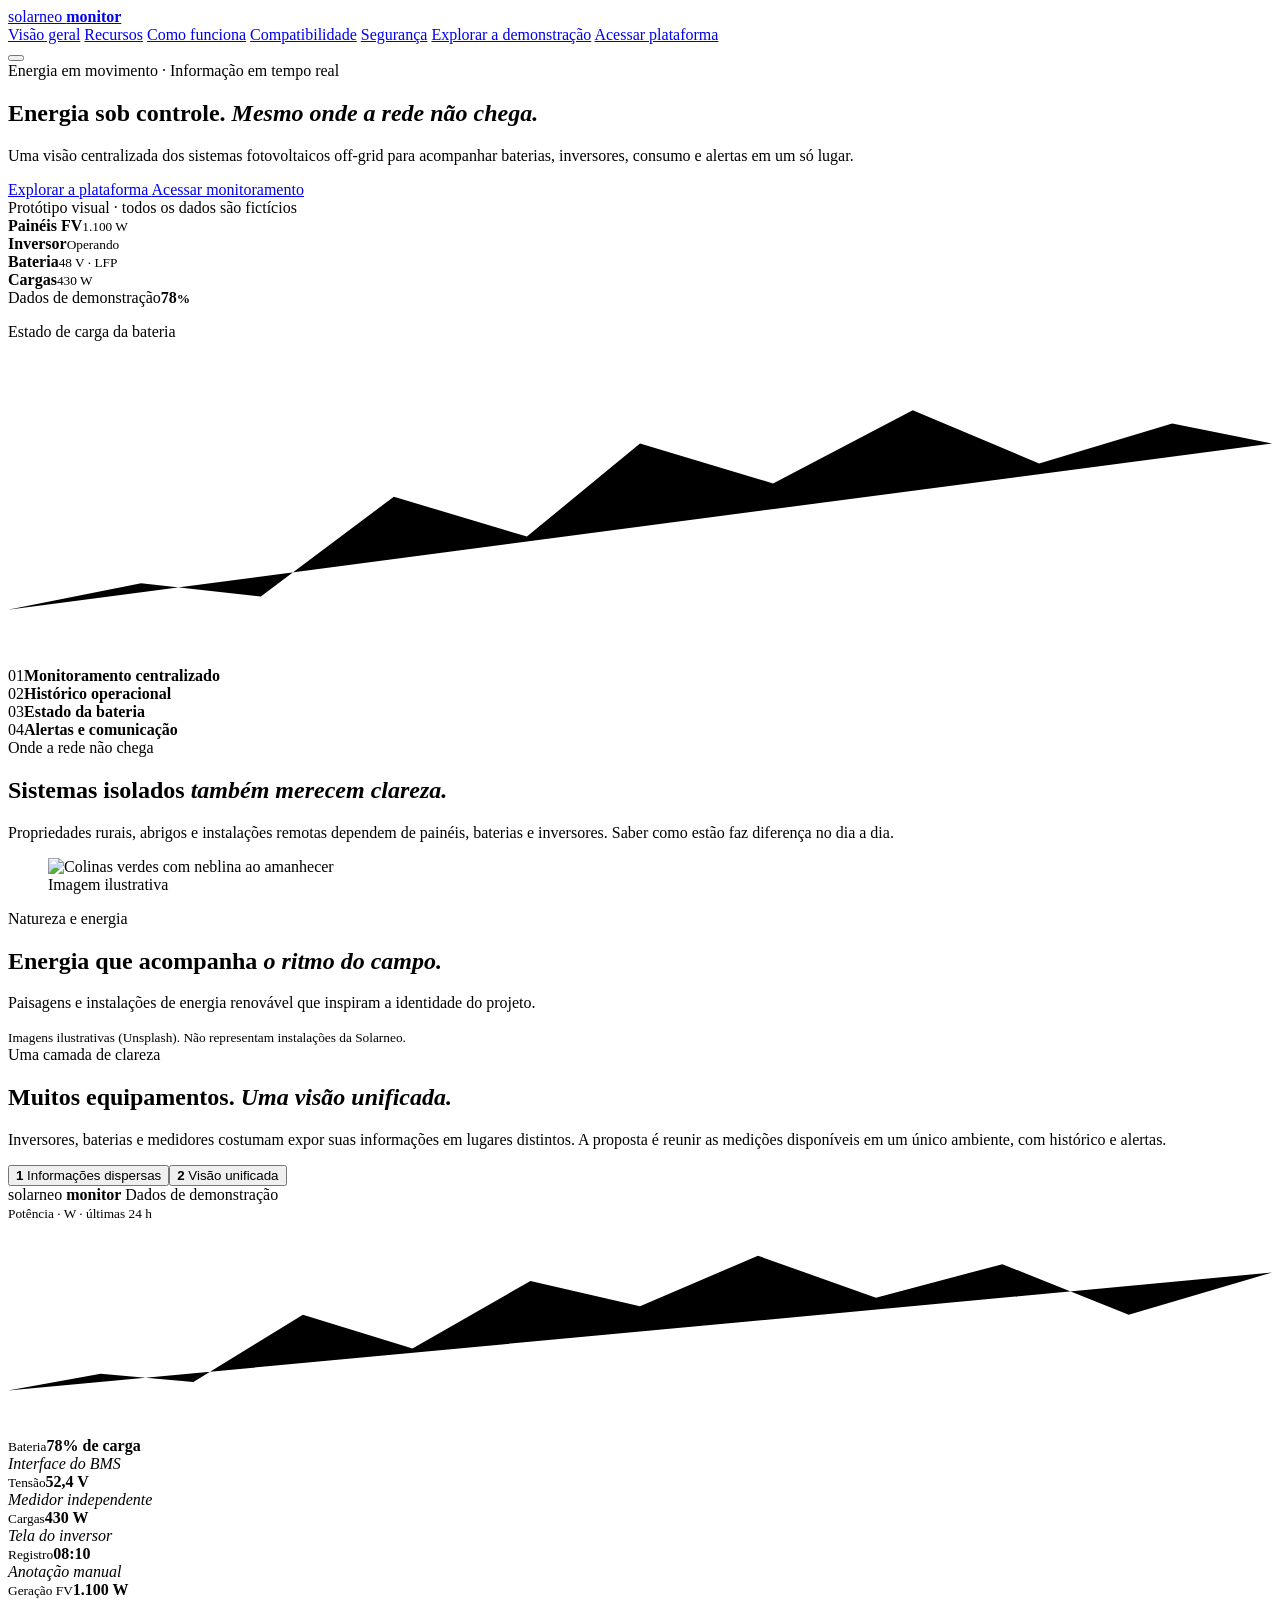
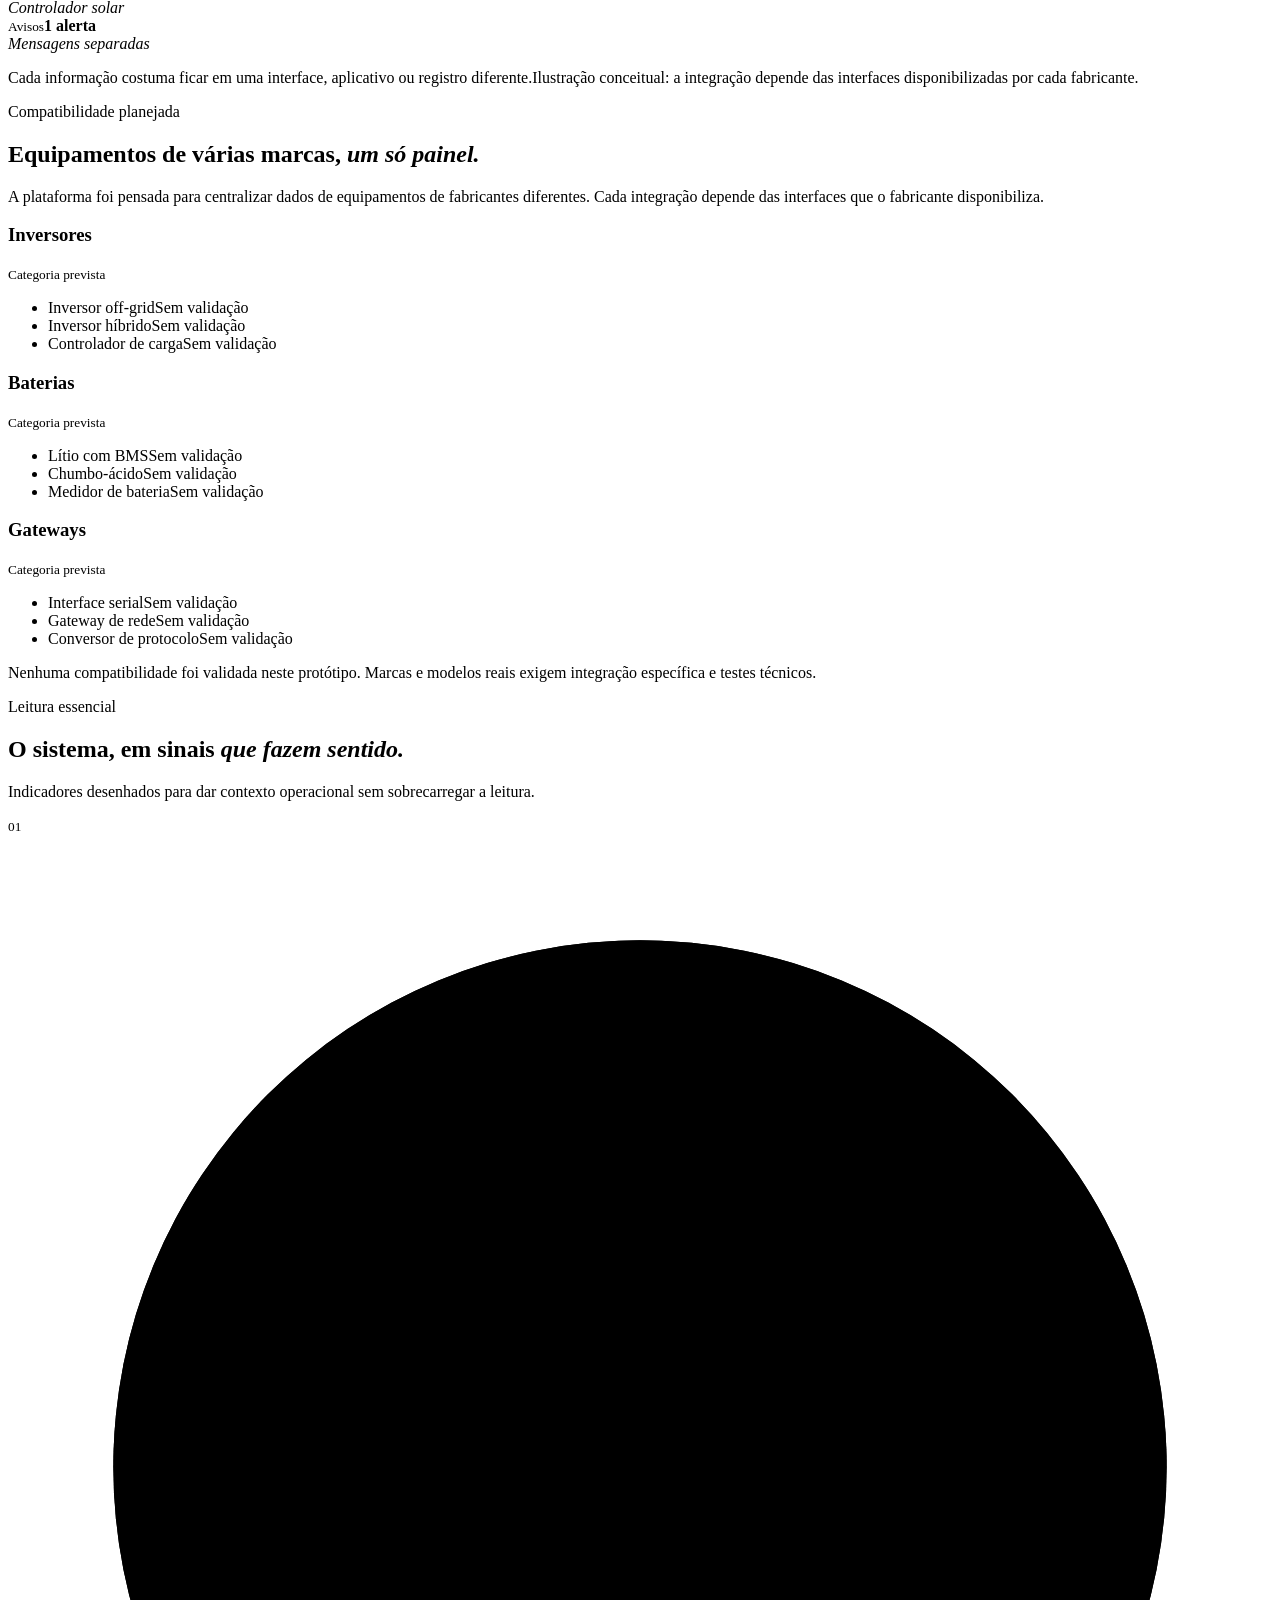
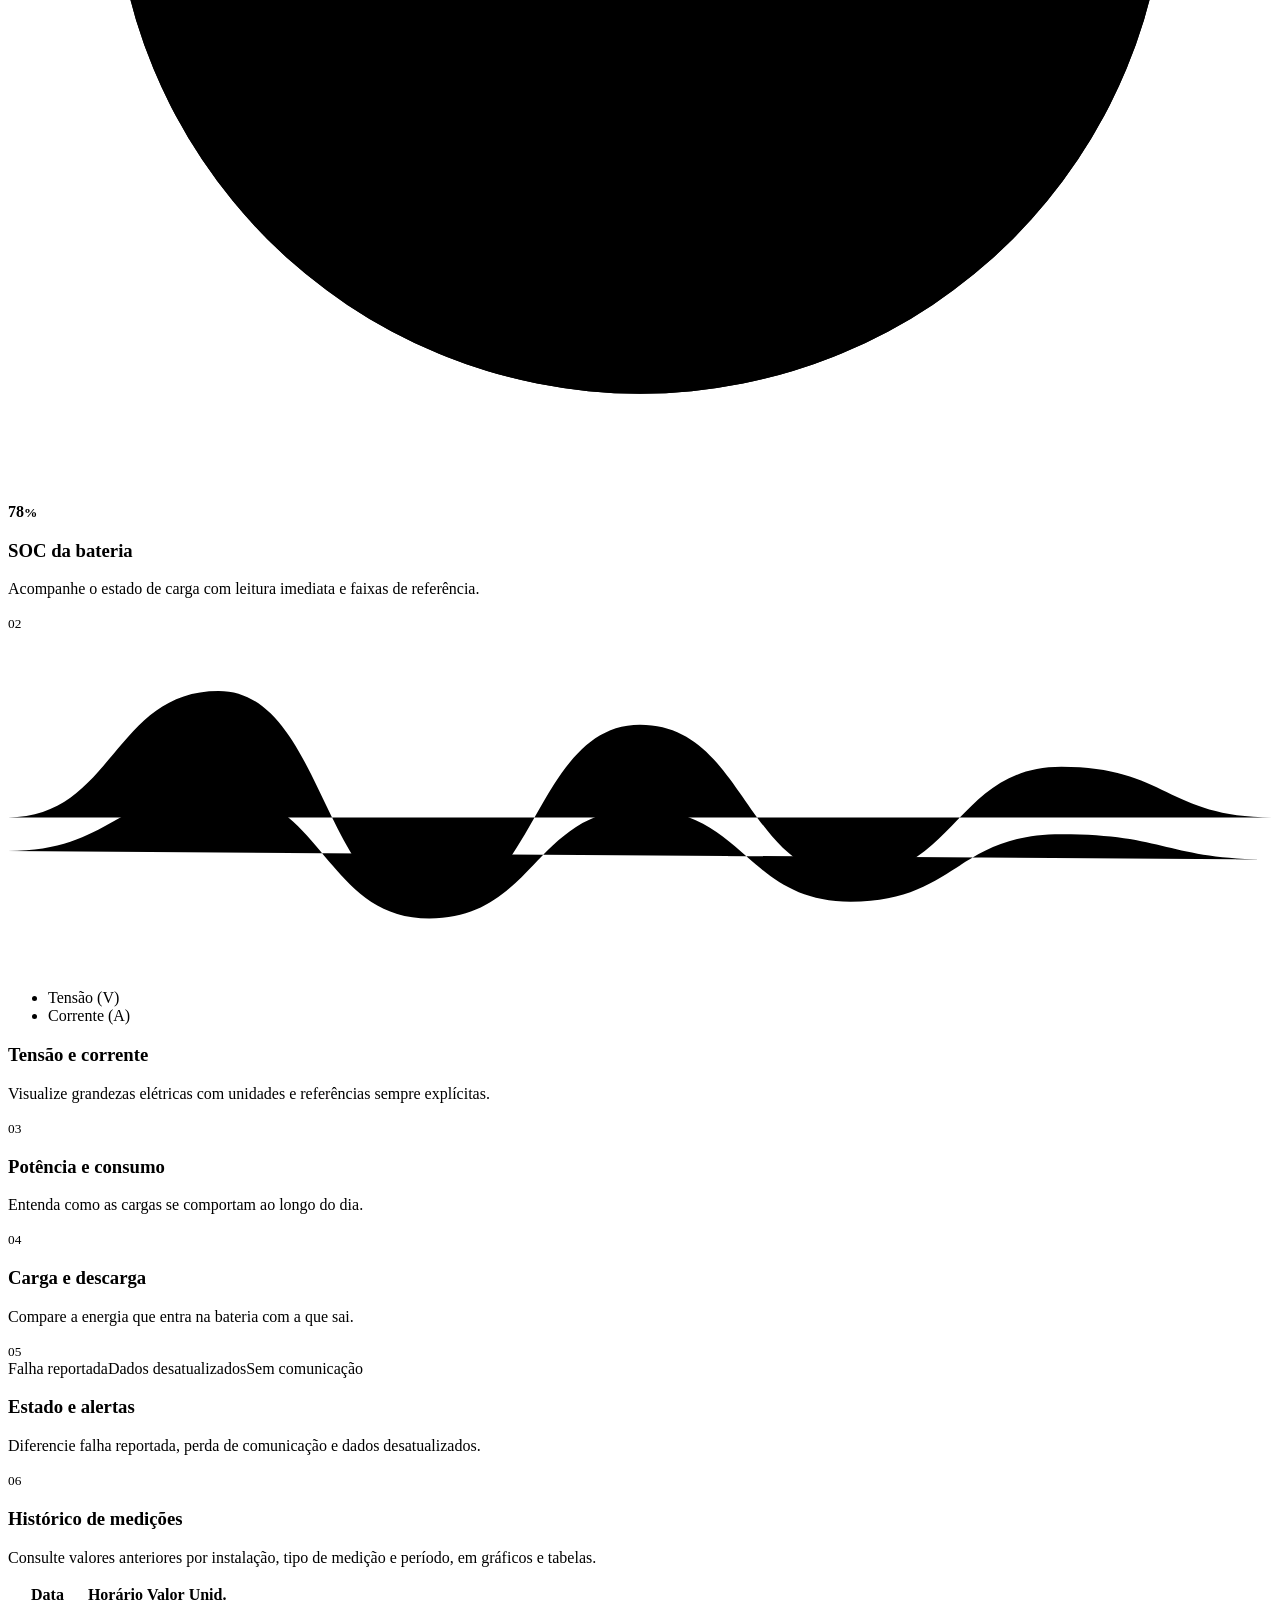
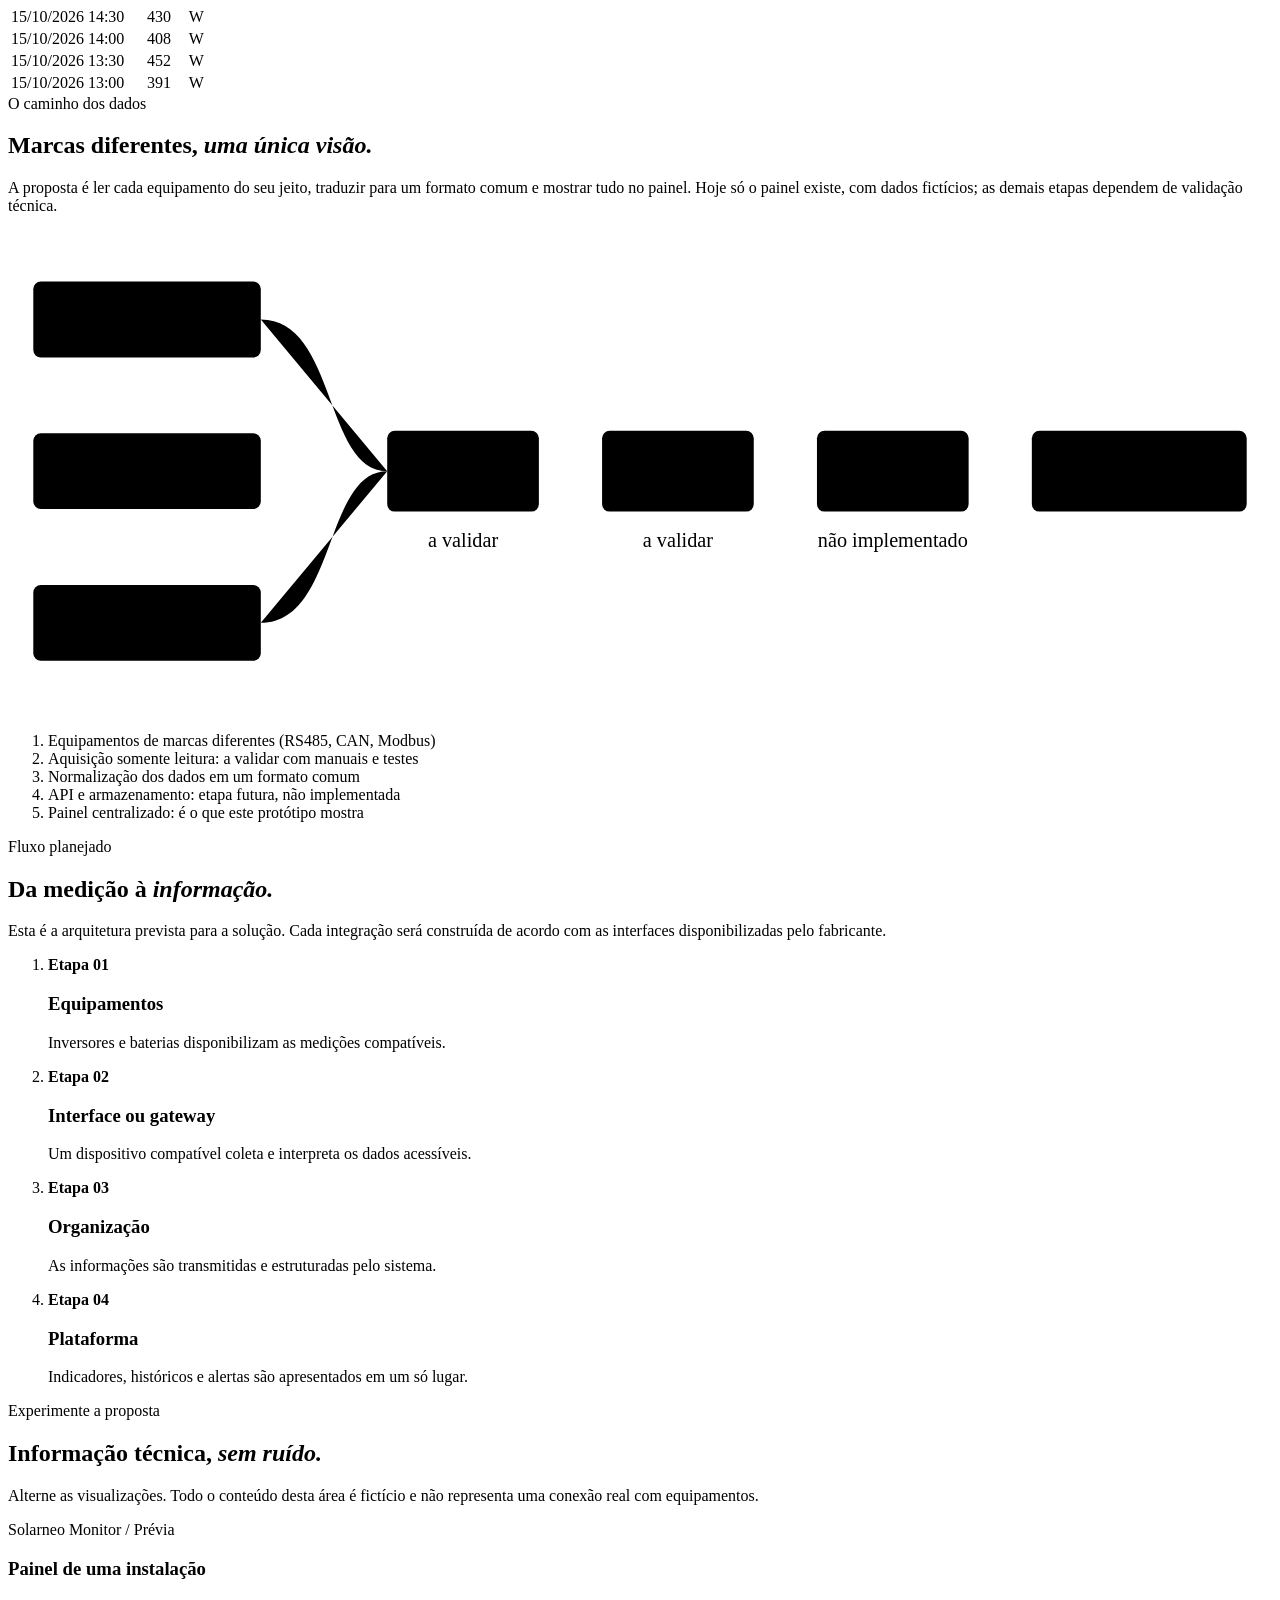
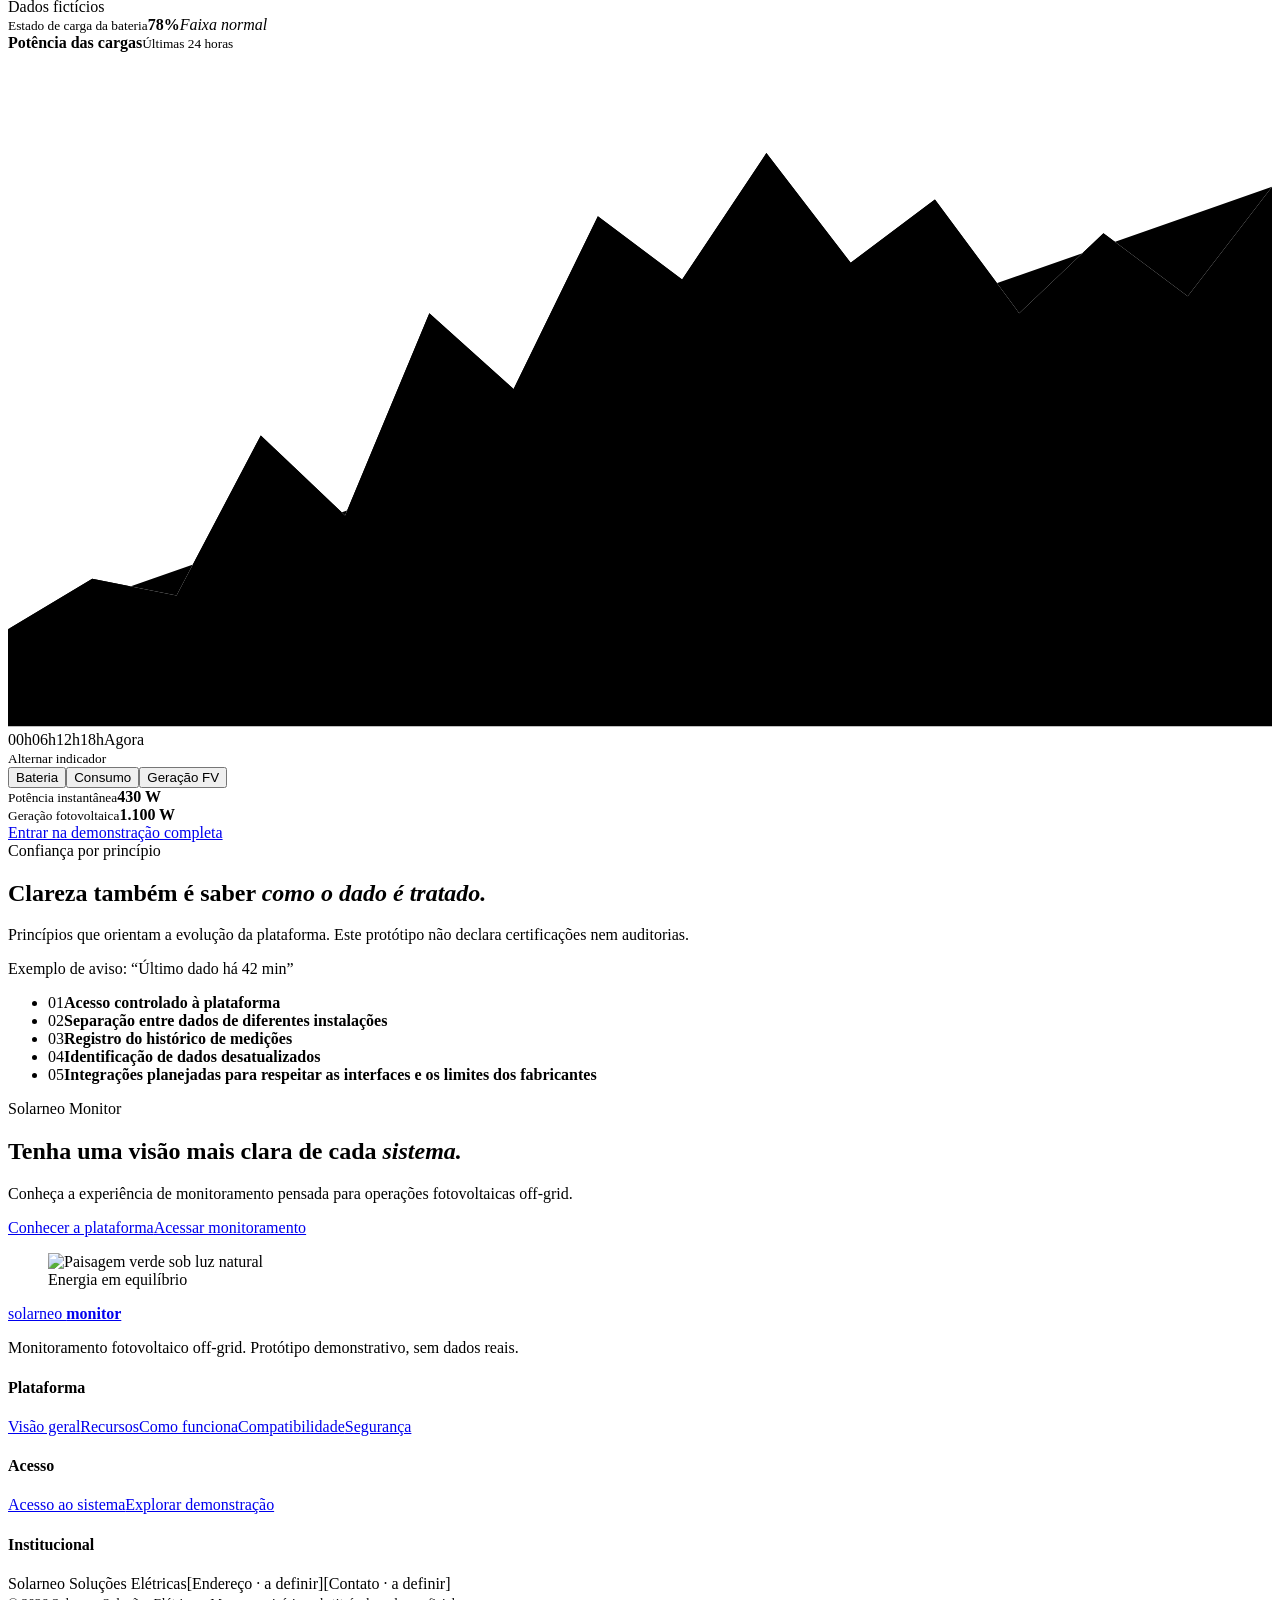
==== index.html @ 79adf555 "base feita ja revisada falta poucas coisas so uns ajustes" ====
<!doctype html>
<html lang="pt-BR">
<head>
  <meta charset="utf-8">
  <meta name="viewport" content="width=device-width, initial-scale=1">
  <meta name="theme-color" content="#f7f8f2">
  <meta name="description" content="Solarneo Monitor: proposta de plataforma para acompanhar sistemas fotovoltaicos off-grid em um só lugar.">
  <title>Solarneo Monitor · Monitoramento fotovoltaico off-grid</title>
  <link rel="stylesheet" href="css/base.css">
  <link rel="stylesheet" href="css/landing.css"><link rel="stylesheet" href="css/overrides.css"><link rel="stylesheet" href="css/refine.css">
  <link rel="icon" href="assets/favicon.svg" type="image/svg+xml">
</head>
<body>
<main class="landing reveal-on" id="top">
  <header class="topbar">
    <a class="brand" href="#top" aria-label="Solarneo Monitor, início"><span class="brand-mark"><i></i><i></i><i></i></span><span class="brand-word">solarneo <b>monitor</b></span></a>
    <nav id="main-nav" aria-label="Principal">
      <a class="nav-link" href="#overview">Visão geral</a>
      <a class="nav-link" href="#recursos">Recursos</a>
      <a class="nav-link" href="#como">Como funciona</a>
      <a class="nav-link" href="#compatibilidade">Compatibilidade</a>
      <a class="nav-link" href="#seguranca">Segurança</a>
      <a class="btn btn-secondary" href="#demo">Explorar a demonstração</a>
      <a class="btn btn-primary" href="login.html">Acessar plataforma <span data-icon="arrow"></span></a>
    </nav>
    <button class="menu-btn" id="menu-toggle" type="button" aria-label="Abrir menu" aria-expanded="false" aria-controls="main-nav"><span data-icon="menu"></span></button>
  </header>

  <section class="hero" id="overview">
    <div class="hero-copy">
      <span class="eyebrow hero-in d1"><i></i>Energia em movimento · Informação em tempo real</span>
      <h1 class="hero-in d2">Energia sob controle. <em>Mesmo onde a rede não chega.</em></h1>
      <p class="hero-in d3">Uma visão centralizada dos sistemas fotovoltaicos off-grid para acompanhar baterias, inversores, consumo e alertas em um só lugar.</p>
      <div class="hero-actions hero-in d4">
        <a class="btn btn-primary" href="#demo">Explorar a plataforma <span data-icon="arrow"></span></a>
        <a class="btn btn-secondary" href="login.html">Acessar monitoramento</a>
      </div>
      <span class="demo-note hero-in d5">Protótipo visual · todos os dados são fictícios</span>
    </div>
    <div class="hero-visual hero-in d3">
      <div class="energy-illustration" role="img" aria-label="Diagrama ilustrativo dos painéis solares, inversor, bateria, cargas e monitoramento">
        <div class="energy-wire wire-top"></div><div class="energy-wire wire-bottom"></div><div class="energy-wire wire-down"></div><div class="energy-wire wire-up"></div>
        <div class="energy-node solar"><span data-icon="sun" data-size="24"></span><span class="node-cap"><b>Painéis FV</b><small>1.100 W</small></span></div>
        <div class="energy-node inverter"><span data-icon="cpu" data-size="24"></span><span class="node-cap"><b>Inversor</b><small>Operando</small></span></div>
        <div class="energy-node battery"><span data-icon="battery" data-size="24"></span><span class="node-cap"><b>Bateria</b><small>48 V · LFP</small></span></div>
        <div class="energy-node loads"><span data-icon="bolt" data-size="24"></span><span class="node-cap"><b>Cargas</b><small>430 W</small></span></div>
        <div class="energy-data-card"><span class="card-label"><i></i>Dados de demonstração</span><strong>78<small>%</small></strong><p>Estado de carga da bateria</p><svg class="mini-wave" viewBox="0 0 190 46" preserveAspectRatio="none" aria-hidden="true"><path d="M0 38 20 34 38 36 58 21 78 27 95 13 115 19 136 8 155 16 175 10 190 13"></path></svg></div>
      </div>
    </div>
  </section>

  <div class="capability-strip">
    <div><span class="strip-n">01</span><span data-icon="grid"></span><b>Monitoramento centralizado</b></div>
    <div><span class="strip-n">02</span><span data-icon="history"></span><b>Histórico operacional</b></div>
    <div><span class="strip-n">03</span><span data-icon="battery"></span><b>Estado da bateria</b></div>
    <div><span class="strip-n">04</span><span data-icon="radio"></span><b>Alertas e comunicação</b></div>
  </div>

  <section class="photo-band" data-reveal>
    <div class="photo-copy"><span class="kicker">Onde a rede não chega</span><h2>Sistemas isolados <em>também merecem clareza.</em></h2><p>Propriedades rurais, abrigos e instalações remotas dependem de painéis, baterias e inversores. Saber como estão faz diferença no dia a dia.</p></div>
    <figure><img src="assets/img/colinas-amanhecer.jpg" alt="Colinas verdes com neblina ao amanhecer" loading="lazy"><figcaption>Imagem ilustrativa</figcaption></figure>
  </section>
  <section class="curve-section" id="natureza" data-reveal>
    <div class="curve-head"><span class="kicker">Natureza e energia</span><h2>Energia que acompanha <em>o ritmo do campo.</em></h2><p>Paisagens e instalações de energia renovável que inspiram a identidade do projeto.</p></div>
    <div class="curve-gallery" data-curve-gallery data-images="assets/img/turbinas-por-do-sol.jpg,assets/img/luz-na-floresta.jpg,assets/img/fachada-solar.jpg,assets/img/arvore-amanhecer.jpg,assets/img/linhas-transmissao.jpg,assets/img/colinas-amanhecer.jpg" role="img" aria-label="Galeria em movimento com paisagens e estruturas de energia renovável"></div>
    <small class="curve-note">Imagens ilustrativas (Unsplash). Não representam instalações da Solarneo.</small>
  </section>


  <section class="section problem" id="problema">
    <div class="section-heading" data-reveal><span class="kicker">Uma camada de clareza</span><h2>Muitos equipamentos. <em>Uma visão unificada.</em></h2><p>Inversores, baterias e medidores costumam expor suas informações em lugares distintos. A proposta é reunir as medições disponíveis em um único ambiente, com histórico e alertas.</p></div>
    <div data-reveal>
      <div class="unify-controls" role="group" aria-label="Etapas da visualização"><button class="active" type="button" data-unify="false" aria-pressed="true"><b>1</b> Informações dispersas</button><button type="button" data-unify="true" aria-pressed="false"><b>2</b> Visão unificada</button></div>
      <div class="unify-stage" id="unify-stage">
        <div class="unify-frame" aria-hidden="true"><header><span class="brand"><span class="brand-mark"><i></i><i></i><i></i></span><span class="brand-word">solarneo <b>monitor</b></span></span><span class="demo-pill"><i></i> Dados de demonstração</span></header><div class="frame-chart"><small>Potência · W · últimas 24 h</small><svg viewBox="0 0 300 50" preserveAspectRatio="none" aria-hidden="true"><path d="M0 40 22 36 44 38 70 22 96 30 124 14 150 20 178 8 206 18 236 10 266 22 300 12"></path></svg></div></div>
        <div class="ub ub1"><span class="ub-ico" data-icon="battery"></span><div><small>Bateria</small><b>78% de carga</b></div><em class="ub-src">Interface do BMS</em></div>
        <div class="ub ub2"><span class="ub-ico" data-icon="bolt"></span><div><small>Tensão</small><b>52,4 V</b></div><em class="ub-src">Medidor independente</em></div>
        <div class="ub ub3"><span class="ub-ico" data-icon="activity"></span><div><small>Cargas</small><b>430 W</b></div><em class="ub-src">Tela do inversor</em></div>
        <div class="ub ub4"><span class="ub-ico" data-icon="history"></span><div><small>Registro</small><b>08:10</b></div><em class="ub-src">Anotação manual</em></div>
        <div class="ub ub5"><span class="ub-ico" data-icon="sun"></span><div><small>Geração FV</small><b>1.100 W</b></div><em class="ub-src">Controlador solar</em></div>
        <div class="ub ub6"><span class="ub-ico" data-icon="alert"></span><div><small>Avisos</small><b>1 alerta</b></div><em class="ub-src">Mensagens separadas</em></div>
      </div>
      <p class="unify-caption" id="unify-caption" aria-live="polite">Cada informação costuma ficar em uma interface, aplicativo ou registro diferente.<span>Ilustração conceitual: a integração depende das interfaces disponibilizadas por cada fabricante.</span></p>
    </div>
  </section>

  <section class="section compat" id="compatibilidade">
    <div class="section-heading" data-reveal><span class="kicker">Compatibilidade planejada</span><h2>Equipamentos de várias marcas, <em>um só painel.</em></h2><p>A plataforma foi pensada para centralizar dados de equipamentos de fabricantes diferentes. Cada integração depende das interfaces que o fabricante disponibiliza.</p></div>
    <div class="compat-cols" data-reveal>
      <div class="compat-col"><h3>Inversores</h3><small>Categoria prevista</small><ul><li>Inversor off-grid<span>Sem validação</span></li><li>Inversor híbrido<span>Sem validação</span></li><li>Controlador de carga<span>Sem validação</span></li></ul></div>
      <div class="compat-col"><h3>Baterias</h3><small>Categoria prevista</small><ul><li>Lítio com BMS<span>Sem validação</span></li><li>Chumbo-ácido<span>Sem validação</span></li><li>Medidor de bateria<span>Sem validação</span></li></ul></div>
      <div class="compat-col"><h3>Gateways</h3><small>Categoria prevista</small><ul><li>Interface serial<span>Sem validação</span></li><li>Gateway de rede<span>Sem validação</span></li><li>Conversor de protocolo<span>Sem validação</span></li></ul></div>
    </div>
    <p class="compat-note" data-reveal><span data-icon="info"></span>Nenhuma compatibilidade foi validada neste protótipo. Marcas e modelos reais exigem integração específica e testes técnicos.</p>
  </section>

  <section class="section features" id="recursos">
    <div class="section-heading row" data-reveal><div><span class="kicker">Leitura essencial</span><h2>O sistema, em sinais <em>que fazem sentido.</em></h2></div><p>Indicadores desenhados para dar contexto operacional sem sobrecarregar a leitura.</p></div>
    <div class="feature-grid">
      <article class="fcard f1 dark" data-reveal><header><span class="fi" data-icon="battery"></span><small>01</small></header><div class="f-art f-soc"><svg viewBox="0 0 120 120" aria-hidden="true"><circle cx="60" cy="60" r="50" class="trk"></circle><circle cx="60" cy="60" r="50" class="val" pathLength="100" stroke-dasharray="78 100"></circle></svg><strong>78<small>%</small></strong></div><h3>SOC da bateria</h3><p>Acompanhe o estado de carga com leitura imediata e faixas de referência.</p></article>
      <article class="fcard f2" data-reveal><header><span class="fi" data-icon="activity"></span><small>02</small></header><div class="f-art f-wave"><svg viewBox="0 0 300 80" preserveAspectRatio="none" aria-hidden="true"><path class="w1" d="M0 44c25 0 25-30 50-30s25 52 50 52 25-44 50-44 25 36 50 36 25-26 50-26 25 12 50 12"></path><path class="w2" d="M0 52c25 0 25-14 50-14s25 30 50 30 25-26 50-26 25 22 50 22 25-16 50-16 25 6 50 6"></path></svg><ul><li><i class="lg-line"></i>Tensão (V)</li><li><i class="lg-amber"></i>Corrente (A)</li></ul></div><h3>Tensão e corrente</h3><p>Visualize grandezas elétricas com unidades e referências sempre explícitas.</p></article>
      <article class="fcard f3 mint" data-reveal><header><span class="fi" data-icon="bolt"></span><small>03</small></header><div class="f-art f-bars"> <i style="height:35%"></i><i style="height:64%"></i><i style="height:48%"></i><i style="height:78%"></i><i style="height:55%"></i><i style="height:89%"></i><i style="height:66%"></i><i style="height:72%"></i><i style="height:40%"></i><i style="height:58%"></i></div><h3>Potência e consumo</h3><p>Entenda como as cargas se comportam ao longo do dia.</p></article>
      <article class="fcard f4" data-reveal><header><span class="fi" data-icon="sun"></span><small>04</small></header><div class="f-art f-flow"><i class="neg" style="height:15%;left:1.2%;top:50%"></i><i class="neg" style="height:22%;left:11.2%;top:50%"></i><i class="neg" style="height:19%;left:21.2%;top:50%"></i><i class="pos" style="height:5%;left:31.2%;bottom:50%"></i><i class="pos" style="height:27%;left:41.2%;bottom:50%"></i><i class="pos" style="height:40%;left:51.2%;bottom:50%"></i><i class="pos" style="height:31%;left:61.2%;bottom:50%"></i><i class="pos" style="height:10%;left:71.2%;bottom:50%"></i><i class="neg" style="height:18%;left:81.2%;top:50%"></i><i class="neg" style="height:25%;left:91.2%;top:50%"></i><b></b></div><h3>Carga e descarga</h3><p>Compare a energia que entra na bateria com a que sai.</p></article>
      <article class="fcard f5 forest" data-reveal><header><span class="fi" data-icon="alert"></span><small>05</small></header><div class="f-art f-alerts"><span class="chip crit"><span data-icon="alert" data-size="14"></span>Falha reportada</span><span class="chip warn"><span data-icon="clock" data-size="14"></span>Dados desatualizados</span><span class="chip off"><span data-icon="slash" data-size="14"></span>Sem comunicação</span></div><h3>Estado e alertas</h3><p>Diferencie falha reportada, perda de comunicação e dados desatualizados.</p></article>
      <article class="fcard f6" data-reveal><div class="f6-copy"><header><span class="fi" data-icon="history"></span><small>06</small></header><h3>Histórico de medições</h3><p>Consulte valores anteriores por instalação, tipo de medição e período, em gráficos e tabelas.</p></div><table class="f-table" aria-label="Tabela de medições fictícias"><thead><tr><th>Data</th><th>Horário</th><th>Valor</th><th>Unid.</th></tr></thead><tbody><tr><td>15/10/2026</td><td>14:30</td><td>430</td><td>W</td></tr><tr><td>15/10/2026</td><td>14:00</td><td>408</td><td>W</td></tr><tr><td>15/10/2026</td><td>13:30</td><td>452</td><td>W</td></tr><tr><td>15/10/2026</td><td>13:00</td><td>391</td><td>W</td></tr></tbody></table></article>
    </div>
  </section>

    <section class="flow-section" id="fluxo" data-reveal>
    <div class="flow-head"><span class="kicker">O caminho dos dados</span><h2>Marcas diferentes, <em>uma única visão.</em></h2><p>A proposta é ler cada equipamento do seu jeito, traduzir para um formato comum e mostrar tudo no painel. Hoje só o painel existe, com dados fictícios; as demais etapas dependem de validação técnica.</p></div>
    <svg class="flow-svg" viewBox="0 0 1000 380" role="img" aria-label="Diagrama conceitual: equipamentos de marcas diferentes, aquisição somente leitura a validar, normalização, API e armazenamento futuros e painel centralizado."><g class="fn "><rect x="20" y="40" width="180" height="60" rx="6"/><text x="110.0" y="67.0" text-anchor="middle" class="t1">Marca A (fictícia)</text><text x="110.0" y="86.0" text-anchor="middle" class="t2">RS485</text></g><path class="flow-line" d="M200,70 C260,70 250,190 300,190"/><g class="fn "><rect x="20" y="160" width="180" height="60" rx="6"/><text x="110.0" y="187.0" text-anchor="middle" class="t1">Marca B (fictícia)</text><text x="110.0" y="206.0" text-anchor="middle" class="t2">CAN</text></g><path class="flow-line" d="M200,190 C260,190 250,190 300,190"/><g class="fn "><rect x="20" y="280" width="180" height="60" rx="6"/><text x="110.0" y="307.0" text-anchor="middle" class="t1">Marca C (fictícia)</text><text x="110.0" y="326.0" text-anchor="middle" class="t2">Modbus</text></g><path class="flow-line" d="M200,310 C260,310 250,190 300,190"/><g class="fn dash"><rect x="300" y="158" width="120" height="64" rx="6"/><text x="360.0" y="187.0" text-anchor="middle" class="t1">Aquisição</text><text x="360.0" y="206.0" text-anchor="middle" class="t2">somente leitura</text></g><path class="flow-line" d="M420,190 H470"/><g class="fn dash"><rect x="470" y="158" width="120" height="64" rx="6"/><text x="530.0" y="187.0" text-anchor="middle" class="t1">Normalização</text><text x="530.0" y="206.0" text-anchor="middle" class="t2">formato comum</text></g><path class="flow-line" d="M590,190 H640"/><g class="fn dash"><rect x="640" y="158" width="120" height="64" rx="6"/><text x="700.0" y="187.0" text-anchor="middle" class="t1">API + banco</text><text x="700.0" y="206.0" text-anchor="middle" class="t2">etapa futura</text></g><path class="flow-line" d="M760,190 H810"/><g class="fn live"><rect x="810" y="158" width="170" height="64" rx="6"/><text x="895.0" y="187.0" text-anchor="middle" class="t1">Painel central</text><text x="895.0" y="206.0" text-anchor="middle" class="t2">este protótipo</text></g><text x="360" y="250" text-anchor="middle" class="t3">a validar</text><text x="530" y="250" text-anchor="middle" class="t3">a validar</text><text x="700" y="250" text-anchor="middle" class="t3">não implementado</text></svg>
    <ol class="flow-steps"><li>Equipamentos de marcas diferentes (RS485, CAN, Modbus)</li><li>Aquisição somente leitura: a validar com manuais e testes</li><li>Normalização dos dados em um formato comum</li><li>API e armazenamento: etapa futura, não implementada</li><li>Painel centralizado: é o que este protótipo mostra</li></ol>
  </section>
  <section class="how" id="como"><div class="section-heading light" data-reveal><span class="kicker">Fluxo planejado</span><h2>Da medição à <em>informação.</em></h2><p>Esta é a arquitetura prevista para a solução. Cada integração será construída de acordo com as interfaces disponibilizadas pelo fabricante.</p></div>
    <ol class="steps"><li data-reveal style="--i:0"><span class="step-ico" data-icon="cpu"></span><b class="step-n">Etapa 01</b><h3>Equipamentos</h3><p>Inversores e baterias disponibilizam as medições compatíveis.</p></li><li data-reveal style="--i:1"><span class="step-ico" data-icon="radio"></span><b class="step-n">Etapa 02</b><h3>Interface ou gateway</h3><p>Um dispositivo compatível coleta e interpreta os dados acessíveis.</p></li><li data-reveal style="--i:2"><span class="step-ico" data-icon="layers"></span><b class="step-n">Etapa 03</b><h3>Organização</h3><p>As informações são transmitidas e estruturadas pelo sistema.</p></li><li data-reveal style="--i:3"><span class="step-ico" data-icon="activity"></span><b class="step-n">Etapa 04</b><h3>Plataforma</h3><p>Indicadores, históricos e alertas são apresentados em um só lugar.</p></li></ol>
  </section>

  <section class="section demo-section" id="demo"><div class="section-heading row" data-reveal><div><span class="kicker">Experimente a proposta</span><h2>Informação técnica, <em>sem ruído.</em></h2></div><p>Alterne as visualizações. Todo o conteúdo desta área é fictício e não representa uma conexão real com equipamentos.</p></div>
    <div data-reveal><div class="product-demo"><div class="demo-top"><div><span class="mono-label">Solarneo Monitor / Prévia</span><h3>Painel de uma instalação</h3></div><span class="demo-pill"><i></i>Dados fictícios</span></div><div class="demo-body" id="landing-demo-body"><div class="demo-stat"><small>Estado de carga da bateria</small><strong id="preview-soc">78<span>%</span></strong><em><i></i><span id="preview-state">Faixa normal</span></em></div><div class="demo-chart"><header><b id="preview-chart-title">Potência das cargas</b><small>Últimas 24 horas</small></header><svg viewBox="0 0 300 160" preserveAspectRatio="none" aria-label="Gráfico fictício de potência"><path class="preview-chart-area" d="M0 137 20 125 40 129 60 91 80 110 100 62 120 80 140 39 160 54 180 24 200 50 220 35 240 62 260 43 280 58 300 32 L300 160 L0 160Z"></path><path class="preview-chart-line" d="M0 137 20 125 40 129 60 91 80 110 100 62 120 80 140 39 160 54 180 24 200 50 220 35 240 62 260 43 280 58 300 32"></path></svg><div class="preview-ticks"><span>00h</span><span>06h</span><span>12h</span><span>18h</span><span>Agora</span></div></div><div class="demo-side"><small>Alternar indicador</small><div class="demo-switches"><button type="button" class="active" data-preview="soc">Bateria</button><button type="button" data-preview="power">Consumo</button><button type="button" data-preview="pv">Geração FV</button></div><div class="preview-side-stat"><span data-icon="bolt"></span><div><small>Potência instantânea</small><b id="preview-power">430 W</b></div></div><div class="preview-side-stat"><span data-icon="sun"></span><div><small>Geração fotovoltaica</small><b id="preview-pv">1.100 W</b></div></div></div></div></div></div>
    <div class="center"><a class="btn btn-dark" href="dashboard.html">Entrar na demonstração completa <span data-icon="arrow"></span></a></div>
  </section>

  <section class="section security" id="seguranca"><div class="security-intro" data-reveal><span class="icon-box" data-icon="shield" data-size="28"></span><span class="kicker">Confiança por princípio</span><h2>Clareza também é saber <em>como o dado é tratado.</em></h2><p>Princípios que orientam a evolução da plataforma. Este protótipo não declara certificações nem auditorias.</p><span class="stale-sample"><span data-icon="clock" data-size="16"></span>Exemplo de aviso: “Último dado há 42 min”</span></div>
    <ul class="security-list"><li data-reveal><span>01</span><b>Acesso controlado à plataforma</b><span data-icon="lock"></span></li><li data-reveal><span>02</span><b>Separação entre dados de diferentes instalações</b><span data-icon="layers"></span></li><li data-reveal><span>03</span><b>Registro do histórico de medições</b><span data-icon="history"></span></li><li data-reveal><span>04</span><b>Identificação de dados desatualizados</b><span data-icon="clock"></span></li><li data-reveal><span>05</span><b>Integrações planejadas para respeitar as interfaces e os limites dos fabricantes</b><span data-icon="shield"></span></li></ul>
  </section>

  <section class="closing"><div class="closing-lines" aria-hidden="true"></div><div data-reveal><span class="kicker">Solarneo Monitor</span><h2>Tenha uma visão mais clara de cada <em>sistema.</em></h2><p>Conheça a experiência de monitoramento pensada para operações fotovoltaicas off-grid.</p><div class="closing-actions"><a class="btn btn-primary" href="#recursos">Conhecer a plataforma</a><a class="btn btn-secondary" href="login.html">Acessar monitoramento</a></div></div><figure data-reveal><img src="https://images.unsplash.com/photo-1497435334941-8c899ee9e8e9?w=700&h=800&fit=crop&auto=format" alt="Paisagem verde sob luz natural" loading="lazy"><figcaption>Energia em equilíbrio</figcaption></figure></section>

  <footer class="footer"><div class="footer-brand"><a class="brand brand-light" href="#top"><span class="brand-mark"><i></i><i></i><i></i></span><span class="brand-word">solarneo <b>monitor</b></span></a><p>Monitoramento fotovoltaico off-grid. Protótipo demonstrativo, sem dados reais.</p></div><nav aria-label="Seções"><h4>Plataforma</h4><a href="#overview">Visão geral</a><a href="#recursos">Recursos</a><a href="#como">Como funciona</a><a href="#compatibilidade">Compatibilidade</a><a href="#seguranca">Segurança</a></nav><div><h4>Acesso</h4><a href="login.html">Acesso ao sistema</a><a href="dashboard.html">Explorar demonstração</a></div><div><h4>Institucional</h4><span>Solarneo Soluções Elétricas</span><span class="placeholder">[Endereço · a definir]</span><span class="placeholder">[Contato · a definir]</span></div><small>© <span id="current-year">2026</span> Solarneo Soluções Elétricas · Marca provisória, substituível por logo oficial</small></footer>
</main>
<script src="js/common.js" defer></script><script src="js/landing.js" defer></script><script src="js/curve-gallery.js" defer></script>
</body></html>
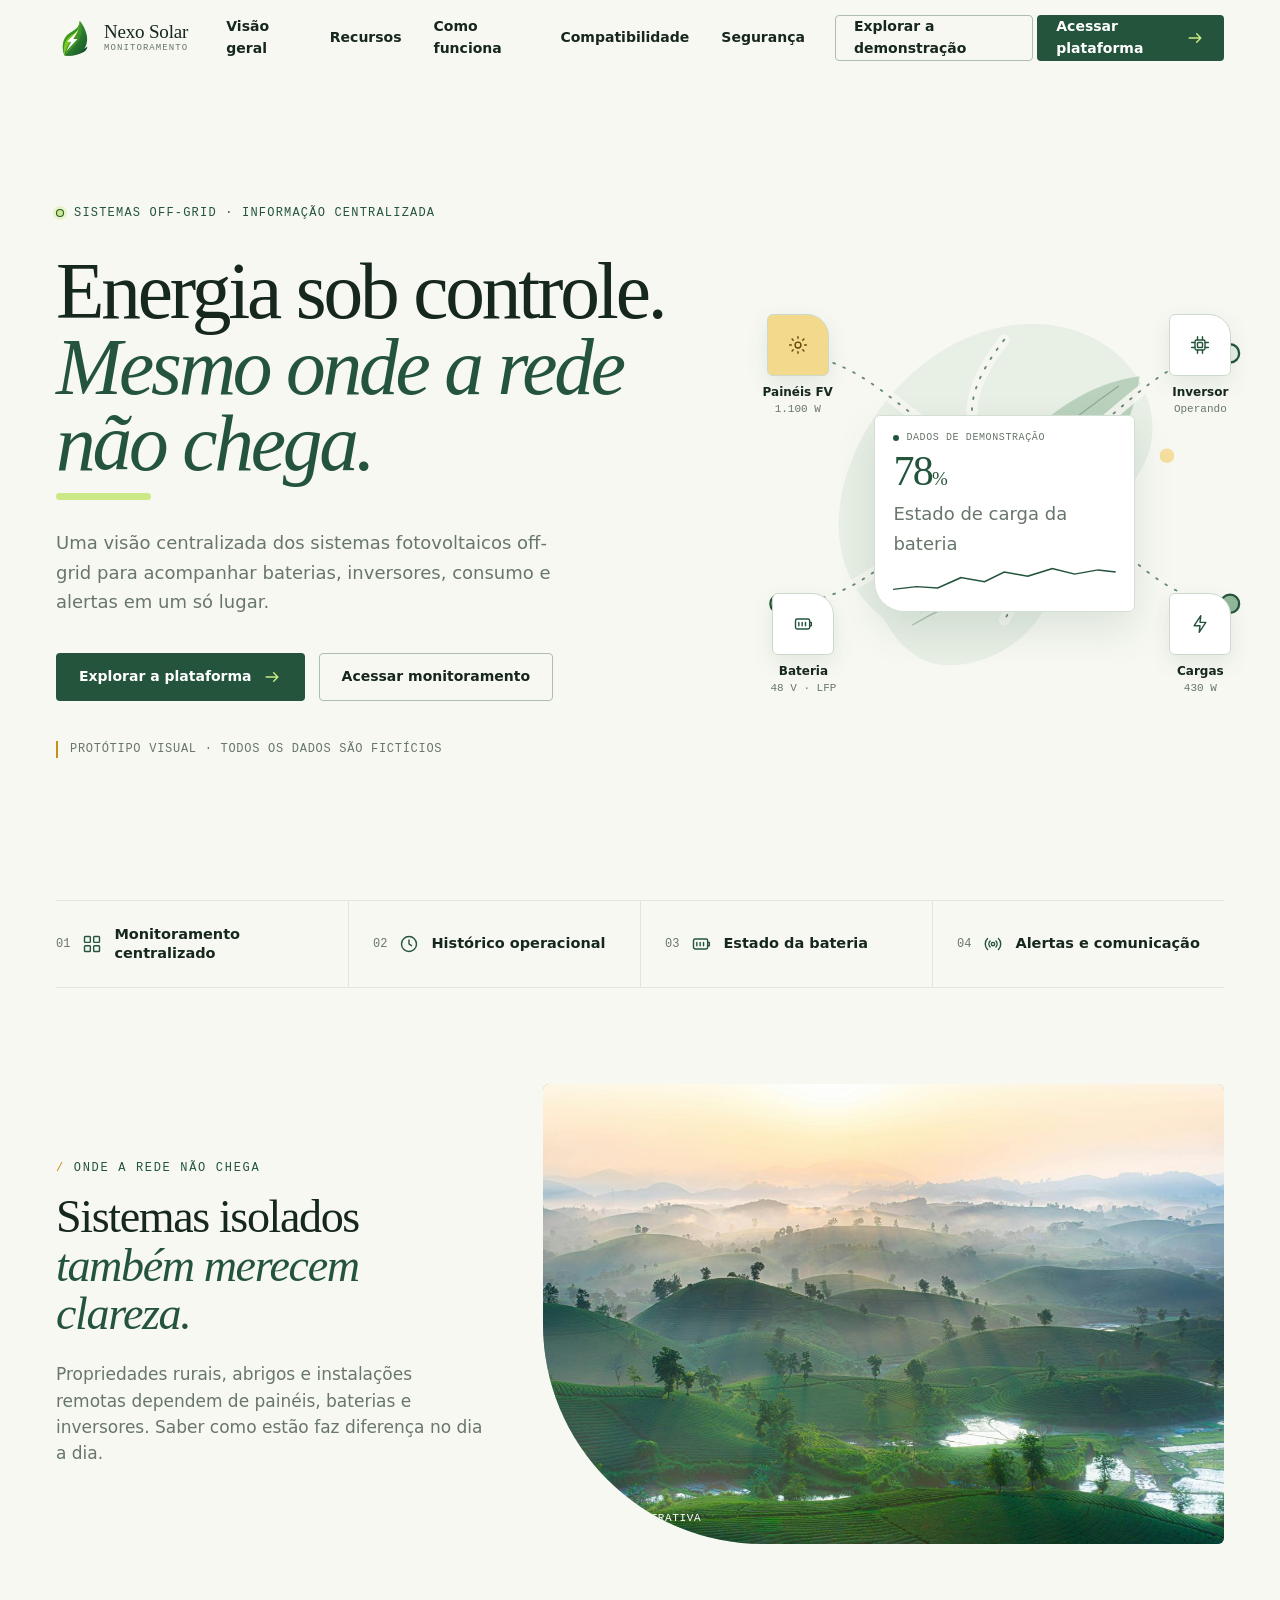
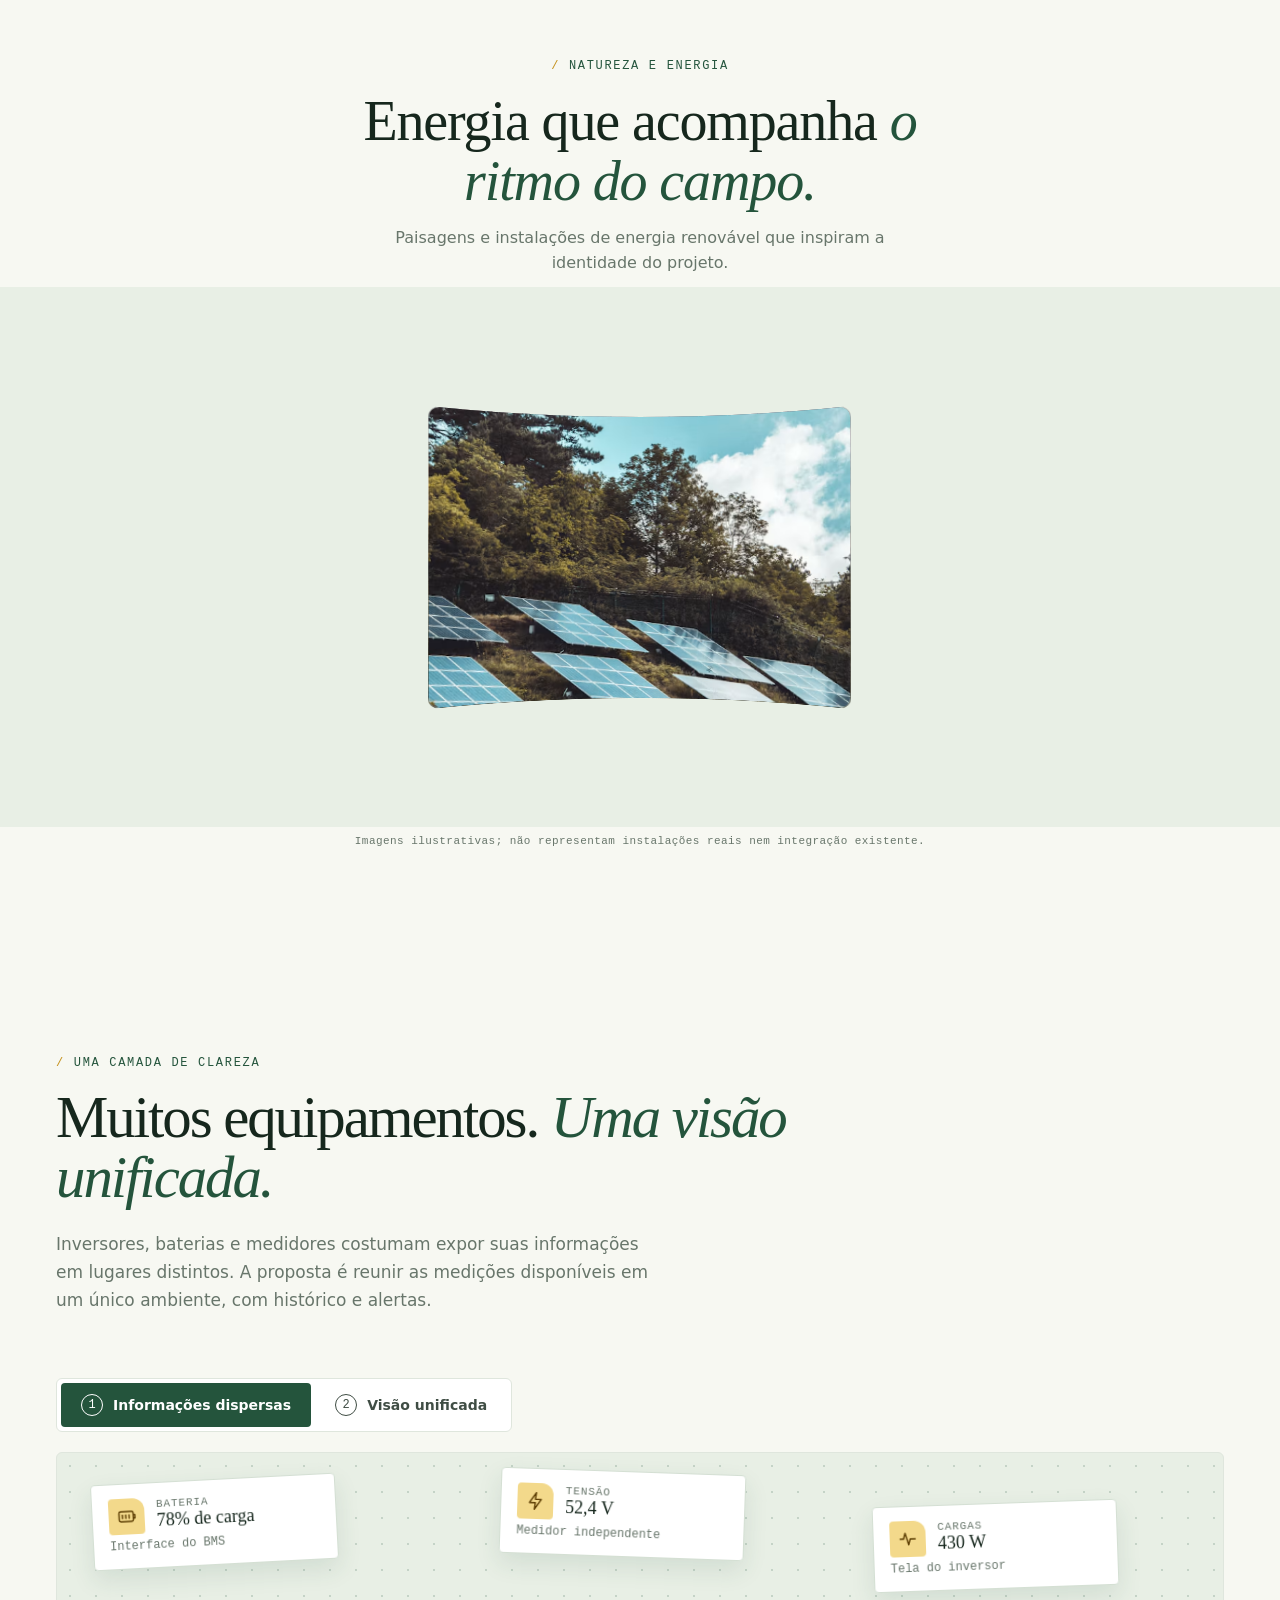
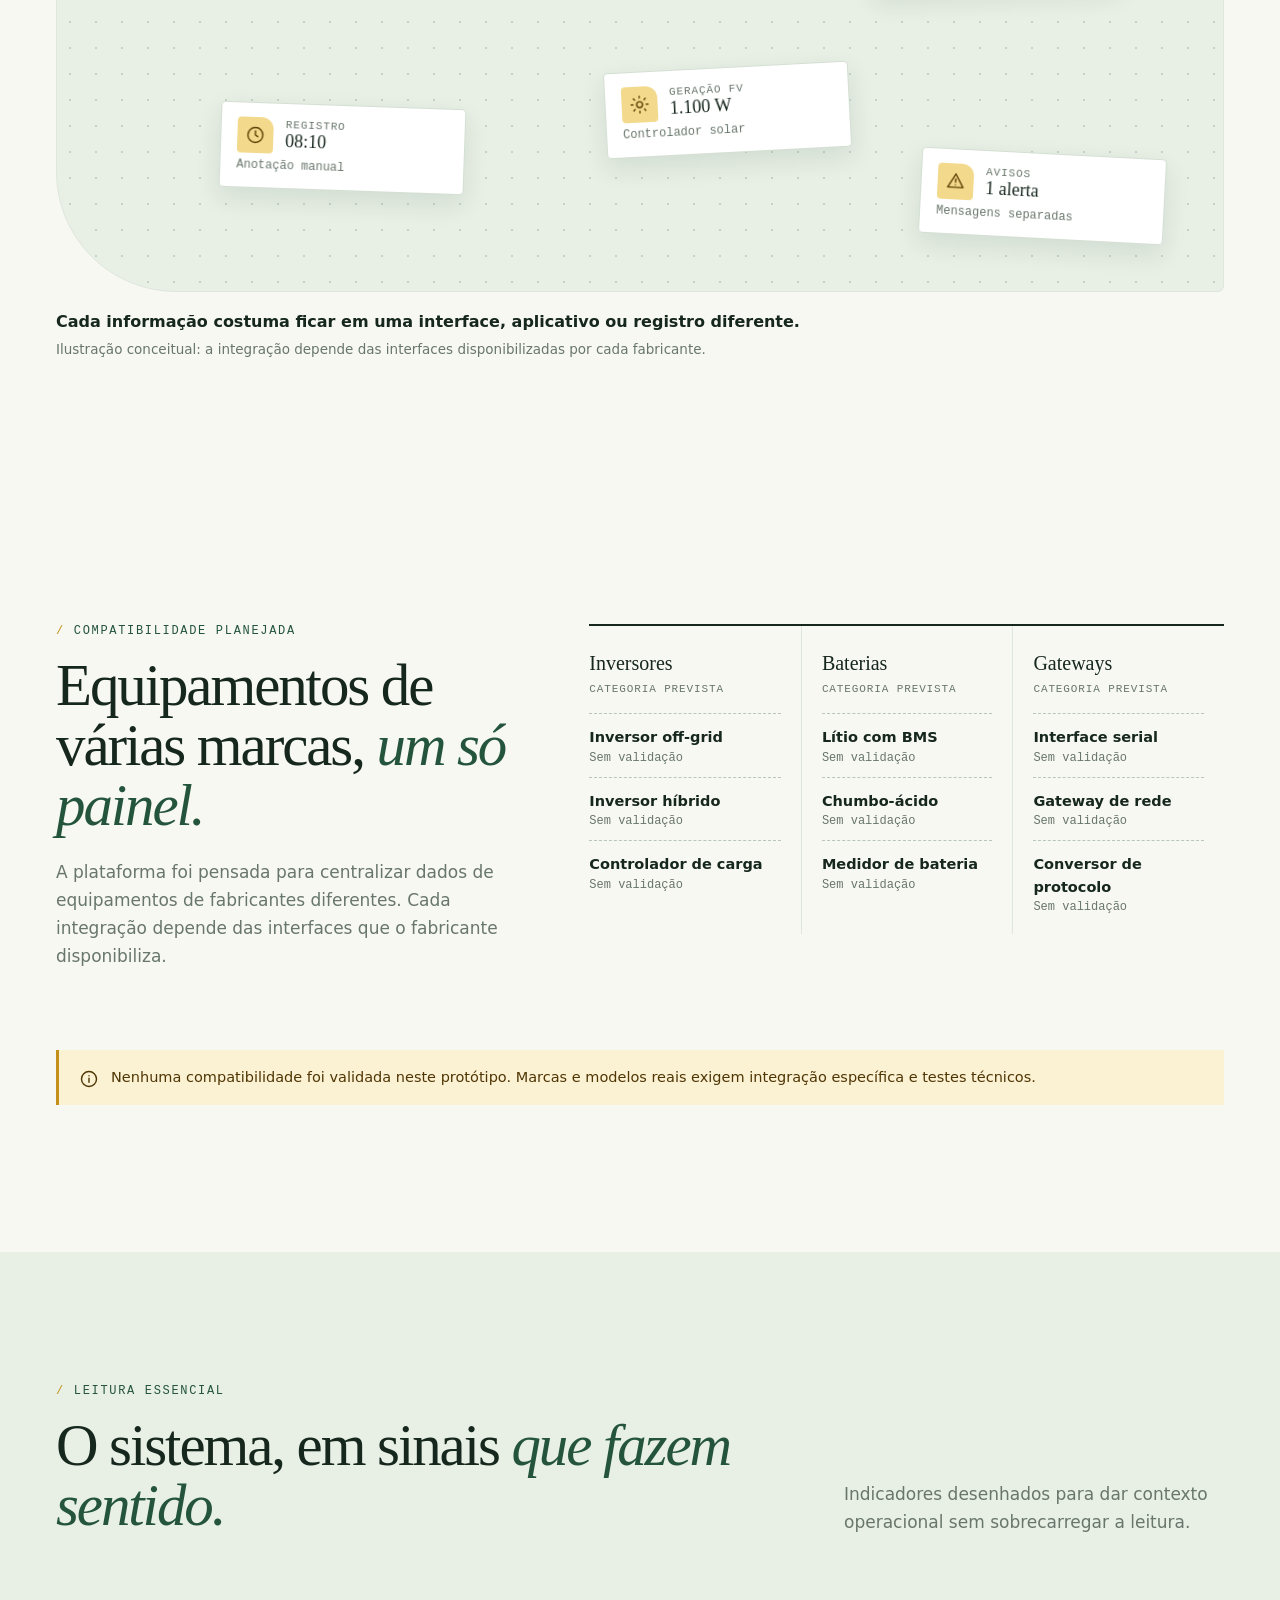
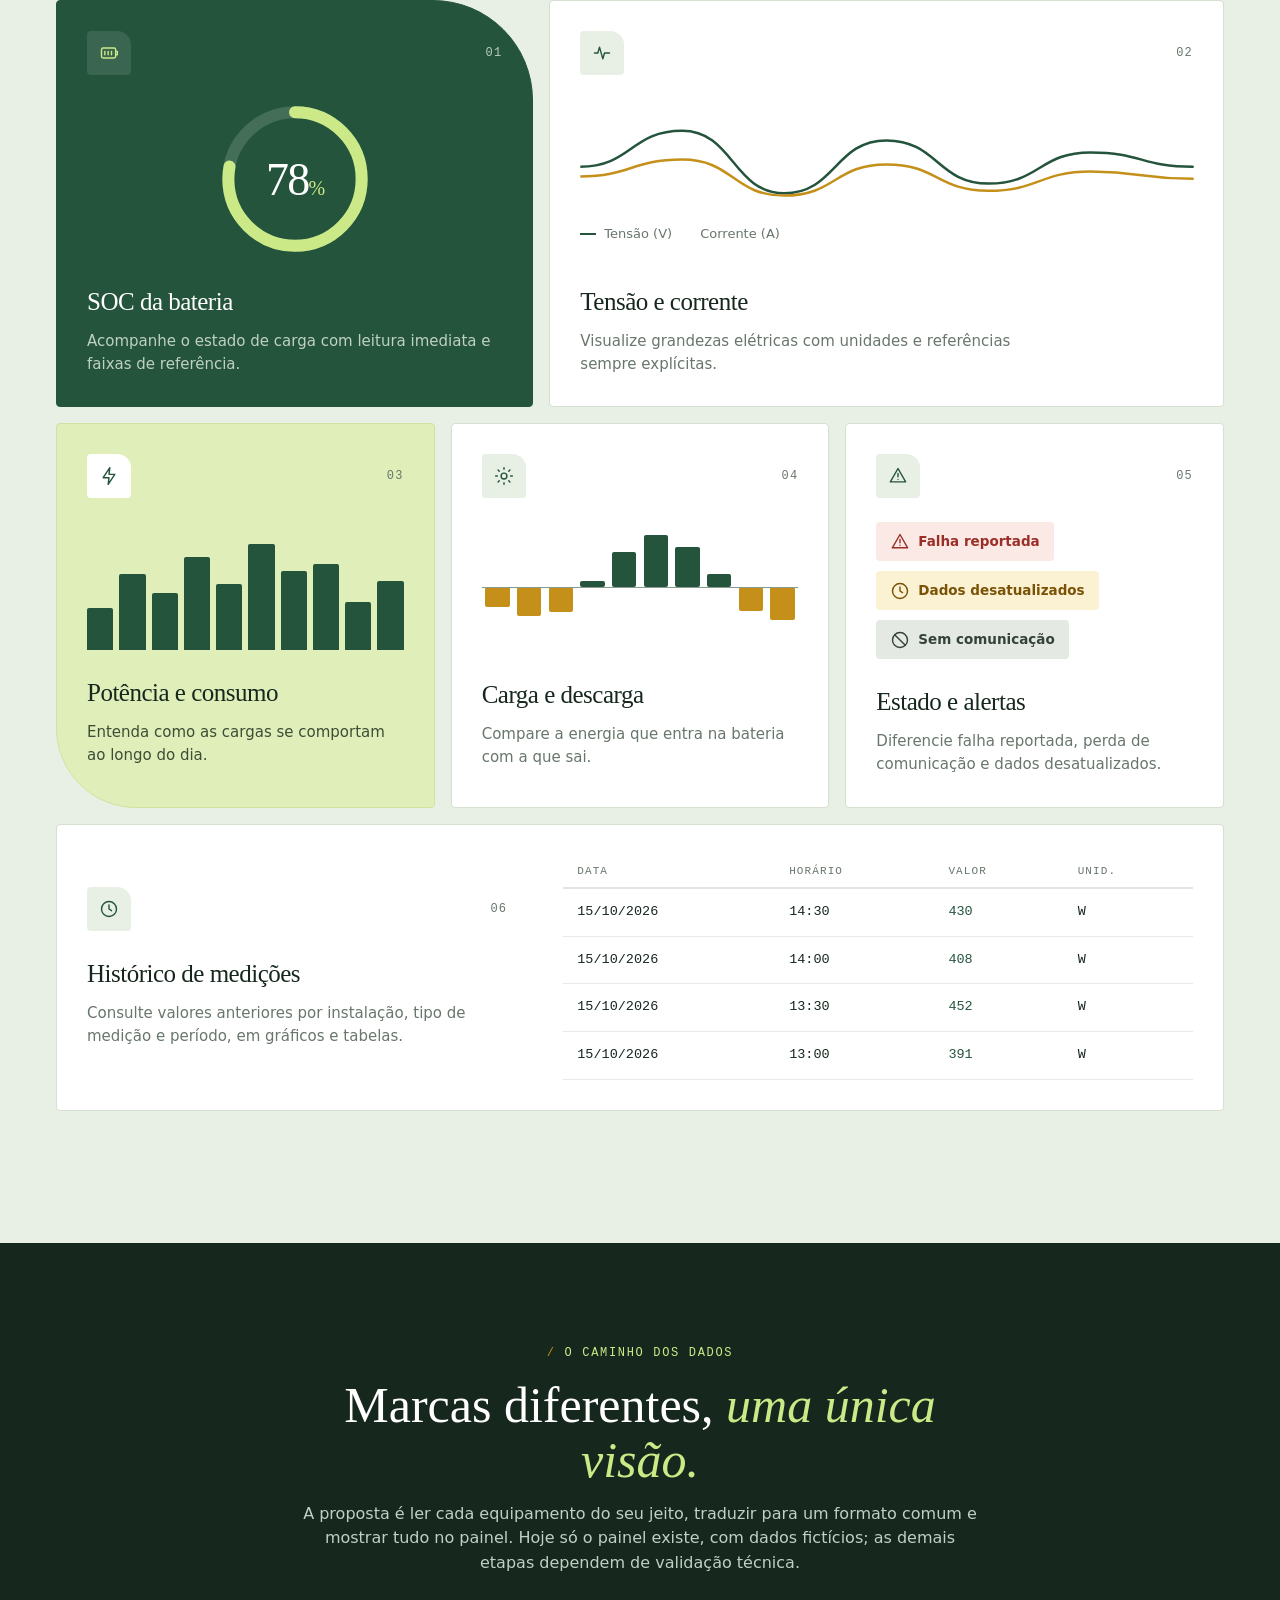
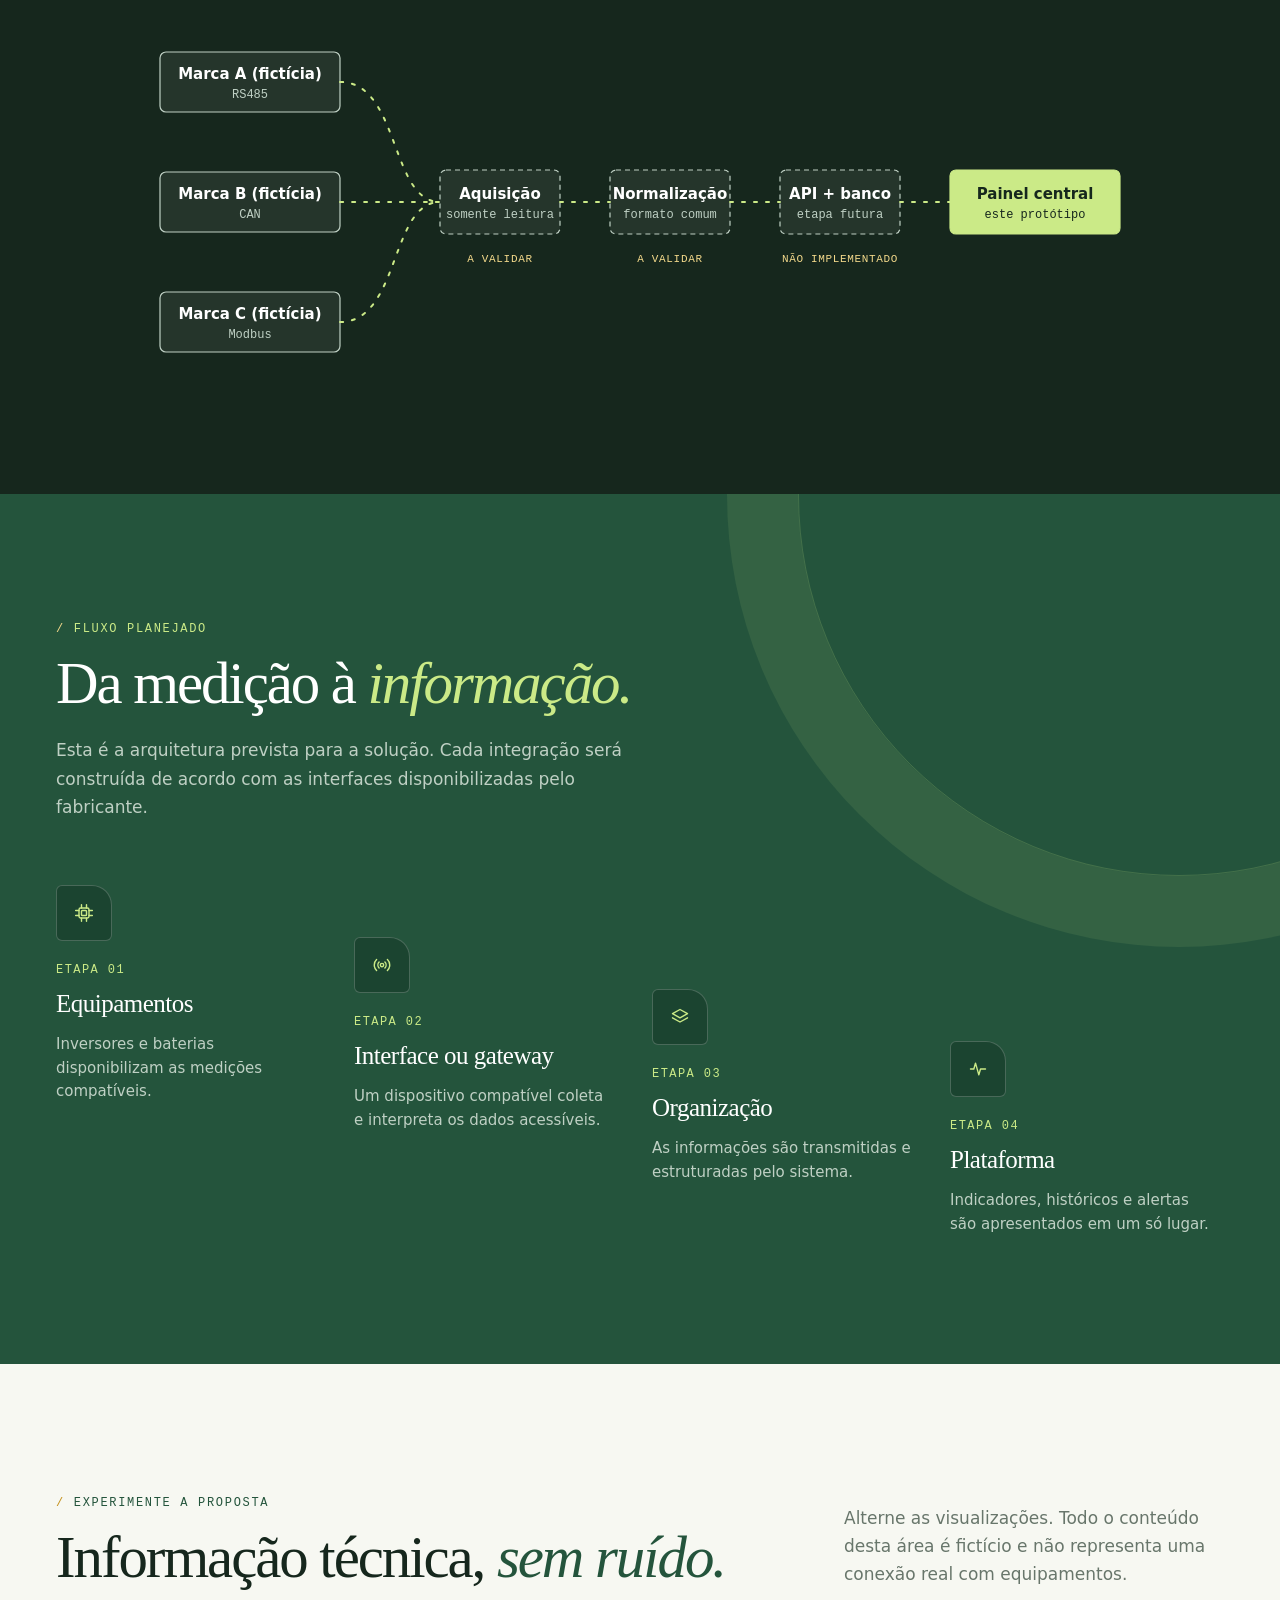
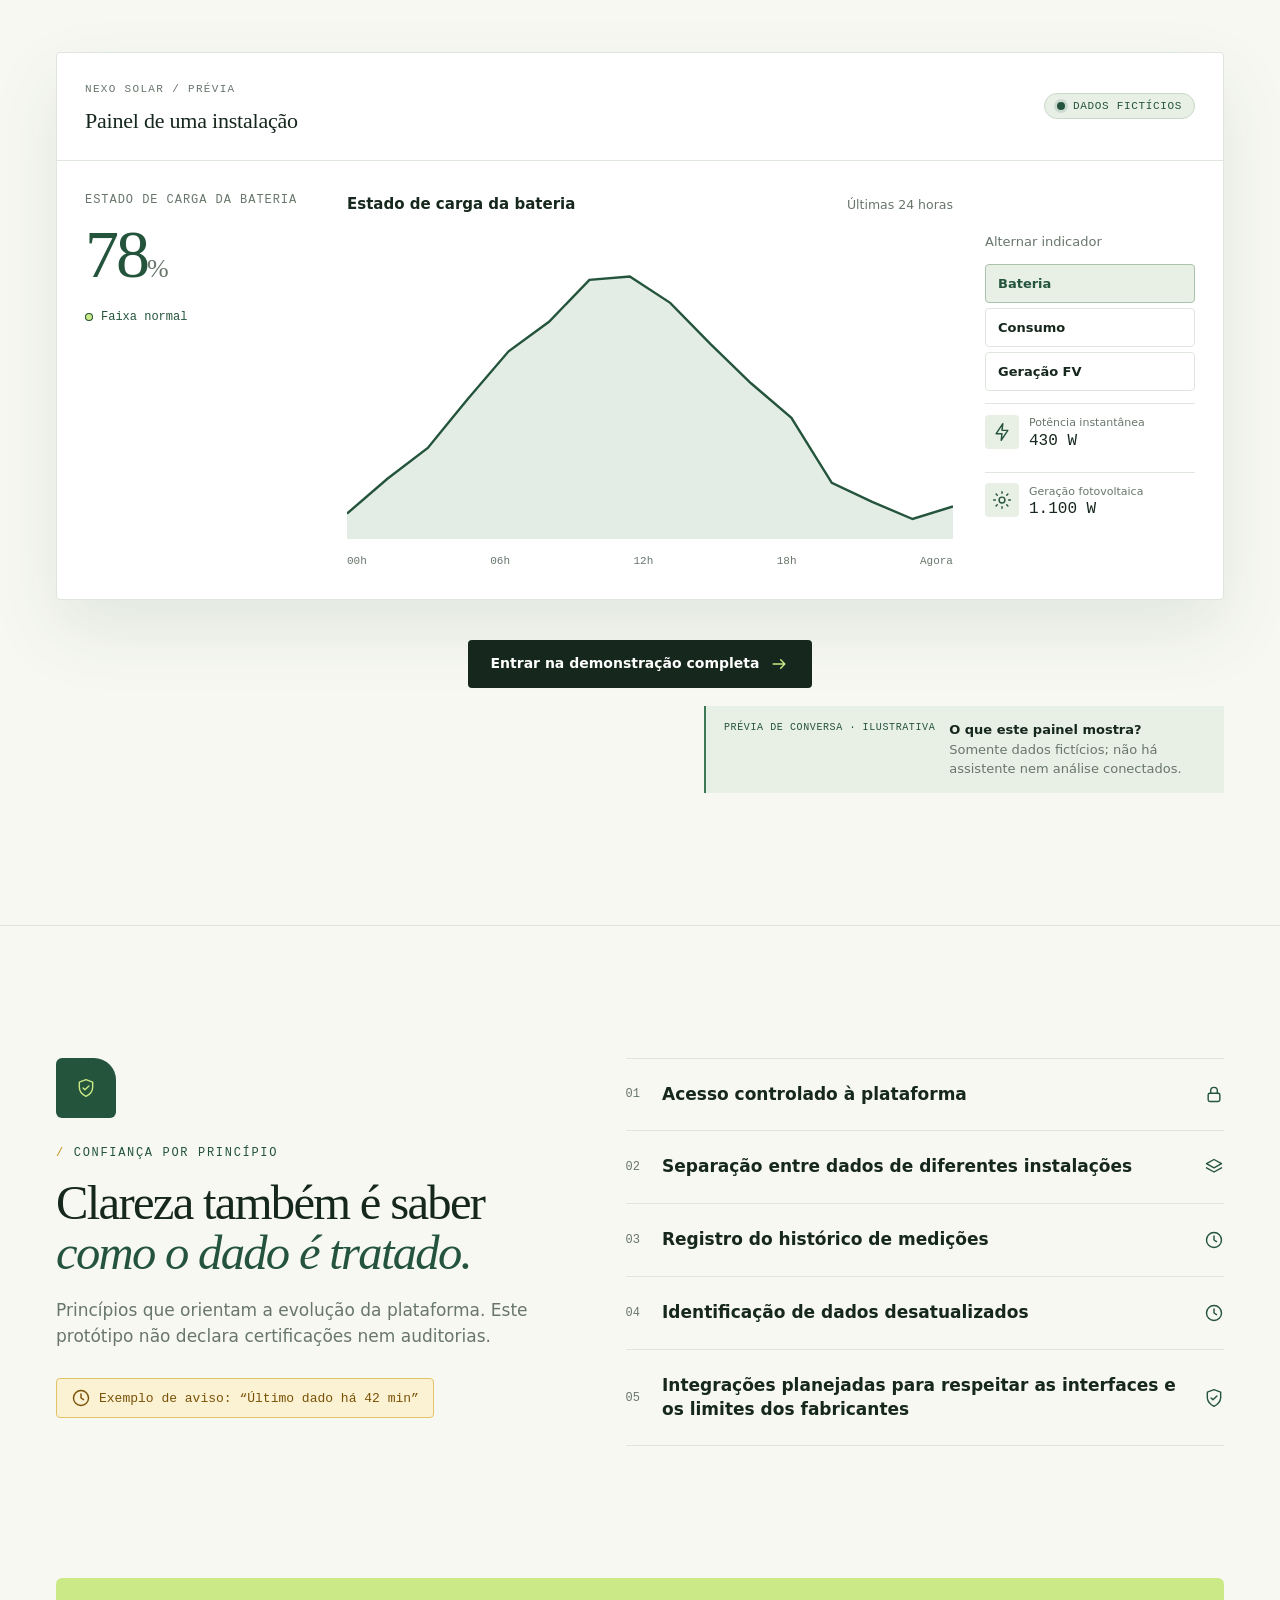
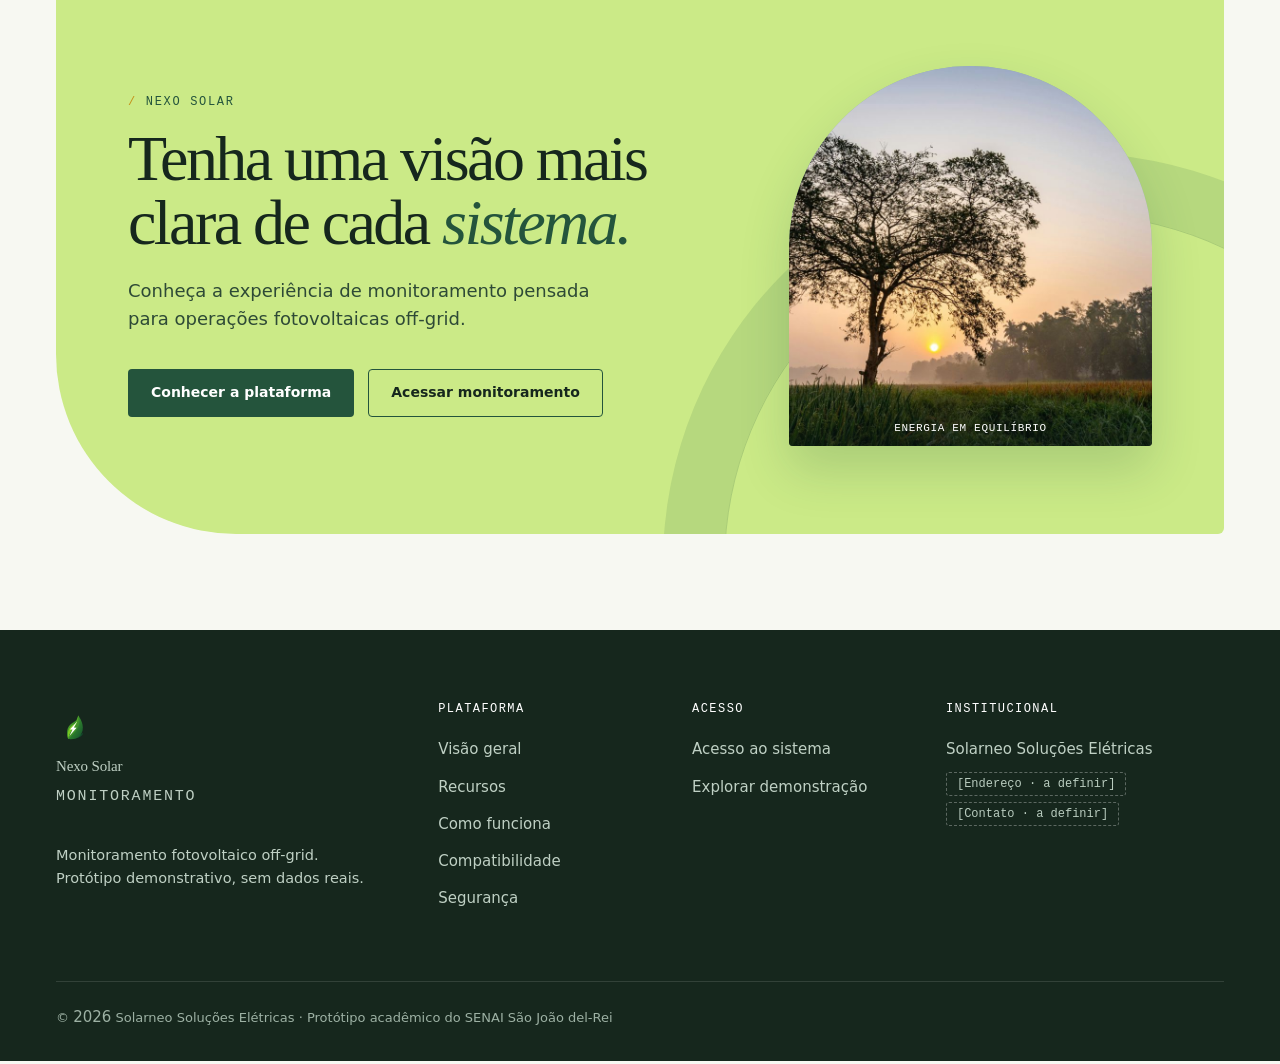
==== commit 15c2e9e5: "16/10 ajustes" ====
--- a/index.html
+++ b/index.html
@@ -4,16 +4,16 @@
   <meta charset="utf-8">
   <meta name="viewport" content="width=device-width, initial-scale=1">
   <meta name="theme-color" content="#f7f8f2">
-  <meta name="description" content="Solarneo Monitor: proposta de plataforma para acompanhar sistemas fotovoltaicos off-grid em um só lugar.">
-  <title>Solarneo Monitor · Monitoramento fotovoltaico off-grid</title>
-  <link rel="stylesheet" href="css/base.css">
-  <link rel="stylesheet" href="css/landing.css"><link rel="stylesheet" href="css/overrides.css"><link rel="stylesheet" href="css/refine.css">
-  <link rel="icon" href="assets/favicon.svg" type="image/svg+xml">
+  <meta name="description" content="Nexo Solar: proposta de plataforma para acompanhar sistemas fotovoltaicos off-grid em um só lugar.">
+  <title>Nexo Solar · Monitoramento fotovoltaico off-grid</title>
+  <link rel="stylesheet" href="CSS/base.css">
+  <link rel="stylesheet" href="CSS/landing.css"><link rel="stylesheet" href="CSS/overrides.css"><link rel="stylesheet" href="CSS/refine.css">
+  <link rel="icon" href="Assets/img/logo/Nexo-Solar-Simbolo.svg" type="image/svg+xml">
 </head>
 <body>
 <main class="landing reveal-on" id="top">
   <header class="topbar">
-    <a class="brand" href="#top" aria-label="Solarneo Monitor, início"><span class="brand-mark"><i></i><i></i><i></i></span><span class="brand-word">solarneo <b>monitor</b></span></a>
+    <a class="brand" href="#top" aria-label="Nexo Solar, início"><span class="brand-mark"><img src="Assets/img/logo/Nexo-Solar-Simbolo.svg" alt=""></span><span class="brand-copy"><span class="brand-word">Nexo Solar</span><span class="brand-descriptor">Monitoramento</span></span></a>
     <nav id="main-nav" aria-label="Principal">
       <a class="nav-link" href="#overview">Visão geral</a>
       <a class="nav-link" href="#recursos">Recursos</a>
@@ -28,7 +28,7 @@
 
   <section class="hero" id="overview">
     <div class="hero-copy">
-      <span class="eyebrow hero-in d1"><i></i>Energia em movimento · Informação em tempo real</span>
+      <span class="eyebrow hero-in d1"><i></i>Sistemas off-grid · informação centralizada</span>
       <h1 class="hero-in d2">Energia sob controle. <em>Mesmo onde a rede não chega.</em></h1>
       <p class="hero-in d3">Uma visão centralizada dos sistemas fotovoltaicos off-grid para acompanhar baterias, inversores, consumo e alertas em um só lugar.</p>
       <div class="hero-actions hero-in d4">
@@ -37,9 +37,20 @@
       </div>
       <span class="demo-note hero-in d5">Protótipo visual · todos os dados são fictícios</span>
     </div>
-    <div class="hero-visual hero-in d3">
-      <div class="energy-illustration" role="img" aria-label="Diagrama ilustrativo dos painéis solares, inversor, bateria, cargas e monitoramento">
-        <div class="energy-wire wire-top"></div><div class="energy-wire wire-bottom"></div><div class="energy-wire wire-down"></div><div class="energy-wire wire-up"></div>
+    <div class="hero-visual hero-in d3" data-liquid-surface>
+      <div class="energy-illustration" role="img" aria-label="Ilustração conceitual de fluxo entre painéis solares, inversor, bateria, cargas e monitoramento">
+        <div class="liquid-sculpture" aria-hidden="true"><svg viewBox="0 0 620 460" focusable="false">
+          <path class="sculpture-mass mass-back" d="M178 381C122 338 118 267 145 203c29-68 88-126 163-141 61-13 124 12 151 61 21 39 17 81-13 115-32 37-65 49-79 101-14 53-58 90-112 93-31 2-57-14-77-51Z"/>
+          <path class="sculpture-mass mass-front" d="M218 375c8-63 45-117 91-168 47-52 96-84 149-91-5 48-35 101-79 145-49 49-104 88-161 114Z"/>
+          <path class="sculpture-vein" d="M186 365c58-72 118-146 249-238M210 388c42-25 94-43 145-54M167 333c21-42 46-79 79-111"/>
+          <path class="current-bed" d="M64 91c77 0 114 46 168 83 49 34 102 40 155 13 54-28 93-96 170-96M64 365c77 0 114-46 168-83 49-34 102-40 155-13 54 28 93 96 170 96M310 76c-44 57-49 96-3 145 45 48 49 81 3 162"/>
+          <path class="energy-current" d="M64 91c77 0 114 46 168 83 49 34 102 40 155 13 54-28 93-96 170-96M64 365c77 0 114-46 168-83 49-34 102-40 155-13 54 28 93 96 170 96M310 76c-44 57-49 96-3 145 45 48 49 81 3 162"/>
+          <circle class="flow-orbit orbit-solar" cx="64" cy="91" r="10"/>
+          <circle class="flow-orbit orbit-inverter" cx="557" cy="91" r="10"/>
+          <circle class="flow-orbit orbit-battery" cx="64" cy="365" r="10"/>
+          <circle class="flow-orbit orbit-loads" cx="557" cy="365" r="10"/>
+          <circle class="sculpture-seed" cx="488" cy="203" r="8"/>
+        </svg></div>
         <div class="energy-node solar"><span data-icon="sun" data-size="24"></span><span class="node-cap"><b>Painéis FV</b><small>1.100 W</small></span></div>
         <div class="energy-node inverter"><span data-icon="cpu" data-size="24"></span><span class="node-cap"><b>Inversor</b><small>Operando</small></span></div>
         <div class="energy-node battery"><span data-icon="battery" data-size="24"></span><span class="node-cap"><b>Bateria</b><small>48 V · LFP</small></span></div>
@@ -58,12 +69,12 @@
 
   <section class="photo-band" data-reveal>
     <div class="photo-copy"><span class="kicker">Onde a rede não chega</span><h2>Sistemas isolados <em>também merecem clareza.</em></h2><p>Propriedades rurais, abrigos e instalações remotas dependem de painéis, baterias e inversores. Saber como estão faz diferença no dia a dia.</p></div>
-    <figure><img src="assets/img/colinas-amanhecer.jpg" alt="Colinas verdes com neblina ao amanhecer" loading="lazy"><figcaption>Imagem ilustrativa</figcaption></figure>
+    <figure><img src="Assets/img/colinas-amanhecer.jpg" alt="Colinas verdes com neblina ao amanhecer" loading="lazy"><figcaption>Imagem ilustrativa</figcaption></figure>
   </section>
   <section class="curve-section" id="natureza" data-reveal>
     <div class="curve-head"><span class="kicker">Natureza e energia</span><h2>Energia que acompanha <em>o ritmo do campo.</em></h2><p>Paisagens e instalações de energia renovável que inspiram a identidade do projeto.</p></div>
-    <div class="curve-gallery" data-curve-gallery data-images="assets/img/turbinas-por-do-sol.jpg,assets/img/luz-na-floresta.jpg,assets/img/fachada-solar.jpg,assets/img/arvore-amanhecer.jpg,assets/img/linhas-transmissao.jpg,assets/img/colinas-amanhecer.jpg" role="img" aria-label="Galeria em movimento com paisagens e estruturas de energia renovável"></div>
-    <small class="curve-note">Imagens ilustrativas (Unsplash). Não representam instalações da Solarneo.</small>
+    <div class="curve-gallery" data-curve-gallery data-images="Assets/img/07-paineis-encosta-rural.png,Assets/img/18-colinas-por-do-sol-rural.png,Assets/img/20-morro-neblina-rural.png,Assets/img/turbinas-por-do-sol.jpg" role="img" aria-label="Sequência ilustrativa com painéis solares em encosta rural, colinas ao pôr do sol, morro com neblina e turbinas eólicas"><img class="curve-fallback" src="Assets/img/turbinas-por-do-sol.jpg" alt="" loading="eager"></div>
+    <small class="curve-note">Imagens ilustrativas; não representam instalações reais nem integração existente.</small>
   </section>
 
 
@@ -72,7 +83,7 @@
     <div data-reveal>
       <div class="unify-controls" role="group" aria-label="Etapas da visualização"><button class="active" type="button" data-unify="false" aria-pressed="true"><b>1</b> Informações dispersas</button><button type="button" data-unify="true" aria-pressed="false"><b>2</b> Visão unificada</button></div>
       <div class="unify-stage" id="unify-stage">
-        <div class="unify-frame" aria-hidden="true"><header><span class="brand"><span class="brand-mark"><i></i><i></i><i></i></span><span class="brand-word">solarneo <b>monitor</b></span></span><span class="demo-pill"><i></i> Dados de demonstração</span></header><div class="frame-chart"><small>Potência · W · últimas 24 h</small><svg viewBox="0 0 300 50" preserveAspectRatio="none" aria-hidden="true"><path d="M0 40 22 36 44 38 70 22 96 30 124 14 150 20 178 8 206 18 236 10 266 22 300 12"></path></svg></div></div>
+        <div class="unify-frame" aria-hidden="true"><header><span class="brand"><span class="brand-mark"><img src="Assets/img/logo/Nexo-Solar-Simbolo.svg" alt=""></span><span class="brand-copy"><span class="brand-word">Nexo Solar</span><span class="brand-descriptor">Monitoramento</span></span></span><span class="demo-pill"><i></i> Dados de demonstração</span></header><div class="frame-chart"><small>Potência · W · últimas 24 h</small><svg viewBox="0 0 300 50" preserveAspectRatio="none" aria-hidden="true"><path d="M0 40 22 36 44 38 70 22 96 30 124 14 150 20 178 8 206 18 236 10 266 22 300 12"></path></svg></div></div>
         <div class="ub ub1"><span class="ub-ico" data-icon="battery"></span><div><small>Bateria</small><b>78% de carga</b></div><em class="ub-src">Interface do BMS</em></div>
         <div class="ub ub2"><span class="ub-ico" data-icon="bolt"></span><div><small>Tensão</small><b>52,4 V</b></div><em class="ub-src">Medidor independente</em></div>
         <div class="ub ub3"><span class="ub-ico" data-icon="activity"></span><div><small>Cargas</small><b>430 W</b></div><em class="ub-src">Tela do inversor</em></div>
@@ -116,17 +127,18 @@
   </section>
 
   <section class="section demo-section" id="demo"><div class="section-heading row" data-reveal><div><span class="kicker">Experimente a proposta</span><h2>Informação técnica, <em>sem ruído.</em></h2></div><p>Alterne as visualizações. Todo o conteúdo desta área é fictício e não representa uma conexão real com equipamentos.</p></div>
-    <div data-reveal><div class="product-demo"><div class="demo-top"><div><span class="mono-label">Solarneo Monitor / Prévia</span><h3>Painel de uma instalação</h3></div><span class="demo-pill"><i></i>Dados fictícios</span></div><div class="demo-body" id="landing-demo-body"><div class="demo-stat"><small>Estado de carga da bateria</small><strong id="preview-soc">78<span>%</span></strong><em><i></i><span id="preview-state">Faixa normal</span></em></div><div class="demo-chart"><header><b id="preview-chart-title">Potência das cargas</b><small>Últimas 24 horas</small></header><svg viewBox="0 0 300 160" preserveAspectRatio="none" aria-label="Gráfico fictício de potência"><path class="preview-chart-area" d="M0 137 20 125 40 129 60 91 80 110 100 62 120 80 140 39 160 54 180 24 200 50 220 35 240 62 260 43 280 58 300 32 L300 160 L0 160Z"></path><path class="preview-chart-line" d="M0 137 20 125 40 129 60 91 80 110 100 62 120 80 140 39 160 54 180 24 200 50 220 35 240 62 260 43 280 58 300 32"></path></svg><div class="preview-ticks"><span>00h</span><span>06h</span><span>12h</span><span>18h</span><span>Agora</span></div></div><div class="demo-side"><small>Alternar indicador</small><div class="demo-switches"><button type="button" class="active" data-preview="soc">Bateria</button><button type="button" data-preview="power">Consumo</button><button type="button" data-preview="pv">Geração FV</button></div><div class="preview-side-stat"><span data-icon="bolt"></span><div><small>Potência instantânea</small><b id="preview-power">430 W</b></div></div><div class="preview-side-stat"><span data-icon="sun"></span><div><small>Geração fotovoltaica</small><b id="preview-pv">1.100 W</b></div></div></div></div></div></div>
+    <div data-reveal><div class="product-demo"><div class="demo-top"><div><span class="mono-label">Nexo Solar / Prévia</span><h3>Painel de uma instalação</h3></div><span class="demo-pill"><i></i>Dados fictícios</span></div><div class="demo-body" id="landing-demo-body"><div class="demo-stat"><small>Estado de carga da bateria</small><strong id="preview-soc">78<span>%</span></strong><em><i></i><span id="preview-state">Faixa normal</span></em></div><div class="demo-chart"><header><b id="preview-chart-title">Potência das cargas</b><small>Últimas 24 horas</small></header><svg viewBox="0 0 300 160" preserveAspectRatio="none" aria-label="Gráfico fictício de potência"><path class="preview-chart-area" d="M0 137 20 125 40 129 60 91 80 110 100 62 120 80 140 39 160 54 180 24 200 50 220 35 240 62 260 43 280 58 300 32 L300 160 L0 160Z"></path><path class="preview-chart-line" d="M0 137 20 125 40 129 60 91 80 110 100 62 120 80 140 39 160 54 180 24 200 50 220 35 240 62 260 43 280 58 300 32"></path></svg><div class="preview-ticks"><span>00h</span><span>06h</span><span>12h</span><span>18h</span><span>Agora</span></div></div><div class="demo-side"><small>Alternar indicador</small><div class="demo-switches"><button type="button" class="active" data-preview="soc">Bateria</button><button type="button" data-preview="power">Consumo</button><button type="button" data-preview="pv">Geração FV</button></div><div class="preview-side-stat"><span data-icon="bolt"></span><div><small>Potência instantânea</small><b id="preview-power">430 W</b></div></div><div class="preview-side-stat"><span data-icon="sun"></span><div><small>Geração fotovoltaica</small><b id="preview-pv">1.100 W</b></div></div></div></div></div></div>
     <div class="center"><a class="btn btn-dark" href="dashboard.html">Entrar na demonstração completa <span data-icon="arrow"></span></a></div>
+<aside class="chat-preview" aria-label="Prévia ilustrativa de conversa"><span class="chat-preview-label">Prévia de conversa · ilustrativa</span><p><b>O que este painel mostra?</b><br>Somente dados fictícios; não há assistente nem análise conectados.</p></aside>
   </section>
 
   <section class="section security" id="seguranca"><div class="security-intro" data-reveal><span class="icon-box" data-icon="shield" data-size="28"></span><span class="kicker">Confiança por princípio</span><h2>Clareza também é saber <em>como o dado é tratado.</em></h2><p>Princípios que orientam a evolução da plataforma. Este protótipo não declara certificações nem auditorias.</p><span class="stale-sample"><span data-icon="clock" data-size="16"></span>Exemplo de aviso: “Último dado há 42 min”</span></div>
     <ul class="security-list"><li data-reveal><span>01</span><b>Acesso controlado à plataforma</b><span data-icon="lock"></span></li><li data-reveal><span>02</span><b>Separação entre dados de diferentes instalações</b><span data-icon="layers"></span></li><li data-reveal><span>03</span><b>Registro do histórico de medições</b><span data-icon="history"></span></li><li data-reveal><span>04</span><b>Identificação de dados desatualizados</b><span data-icon="clock"></span></li><li data-reveal><span>05</span><b>Integrações planejadas para respeitar as interfaces e os limites dos fabricantes</b><span data-icon="shield"></span></li></ul>
   </section>
 
-  <section class="closing"><div class="closing-lines" aria-hidden="true"></div><div data-reveal><span class="kicker">Solarneo Monitor</span><h2>Tenha uma visão mais clara de cada <em>sistema.</em></h2><p>Conheça a experiência de monitoramento pensada para operações fotovoltaicas off-grid.</p><div class="closing-actions"><a class="btn btn-primary" href="#recursos">Conhecer a plataforma</a><a class="btn btn-secondary" href="login.html">Acessar monitoramento</a></div></div><figure data-reveal><img src="https://images.unsplash.com/photo-1497435334941-8c899ee9e8e9?w=700&h=800&fit=crop&auto=format" alt="Paisagem verde sob luz natural" loading="lazy"><figcaption>Energia em equilíbrio</figcaption></figure></section>
+  <section class="closing"><div class="closing-lines" aria-hidden="true"></div><div data-reveal><span class="kicker">Nexo Solar</span><h2>Tenha uma visão mais clara de cada <em>sistema.</em></h2><p>Conheça a experiência de monitoramento pensada para operações fotovoltaicas off-grid.</p><div class="closing-actions"><a class="btn btn-primary" href="#recursos">Conhecer a plataforma</a><a class="btn btn-secondary" href="login.html">Acessar monitoramento</a></div></div><figure data-reveal><img src="Assets/img/arvore-amanhecer.jpg" alt="Paisagem verde sob luz natural" loading="lazy"><figcaption>Energia em equilíbrio</figcaption></figure></section>
 
-  <footer class="footer"><div class="footer-brand"><a class="brand brand-light" href="#top"><span class="brand-mark"><i></i><i></i><i></i></span><span class="brand-word">solarneo <b>monitor</b></span></a><p>Monitoramento fotovoltaico off-grid. Protótipo demonstrativo, sem dados reais.</p></div><nav aria-label="Seções"><h4>Plataforma</h4><a href="#overview">Visão geral</a><a href="#recursos">Recursos</a><a href="#como">Como funciona</a><a href="#compatibilidade">Compatibilidade</a><a href="#seguranca">Segurança</a></nav><div><h4>Acesso</h4><a href="login.html">Acesso ao sistema</a><a href="dashboard.html">Explorar demonstração</a></div><div><h4>Institucional</h4><span>Solarneo Soluções Elétricas</span><span class="placeholder">[Endereço · a definir]</span><span class="placeholder">[Contato · a definir]</span></div><small>© <span id="current-year">2026</span> Solarneo Soluções Elétricas · Marca provisória, substituível por logo oficial</small></footer>
+  <footer class="footer"><div class="footer-brand"><a class="brand brand-light" href="#top"><span class="brand-mark"><img src="Assets/img/logo/Nexo-Solar-Simbolo.svg" alt=""></span><span class="brand-copy"><span class="brand-word">Nexo Solar</span><span class="brand-descriptor">Monitoramento</span></span></a><p>Monitoramento fotovoltaico off-grid. Protótipo demonstrativo, sem dados reais.</p></div><nav aria-label="Seções"><h4>Plataforma</h4><a href="#overview">Visão geral</a><a href="#recursos">Recursos</a><a href="#como">Como funciona</a><a href="#compatibilidade">Compatibilidade</a><a href="#seguranca">Segurança</a></nav><div><h4>Acesso</h4><a href="login.html">Acesso ao sistema</a><a href="dashboard.html">Explorar demonstração</a></div><div><h4>Institucional</h4><span>Solarneo Soluções Elétricas</span><span class="placeholder">[Endereço · a definir]</span><span class="placeholder">[Contato · a definir]</span></div><small>© <span id="current-year">2026</span> Solarneo Soluções Elétricas · Protótipo acadêmico do SENAI São João del-Rei</small></footer>
 </main>
-<script src="js/common.js" defer></script><script src="js/landing.js" defer></script><script src="js/curve-gallery.js" defer></script>
+<script src="JS/common.js" defer></script><script src="JS/demo-data.js" defer></script><script src="JS/landing.js" defer></script><script src="JS/curve-gallery.js" defer></script>
 </body></html>
--- a/CSS/base.css
+++ b/CSS/base.css
@@ -0,0 +1,641 @@
+@import url('https://fonts.googleapis.com/css2?family=DM+Mono:wght@400;500&family=Fraunces:opsz,wght@9..144,300;9..144,400;9..144,500;9..144,600&family=Manrope:wght@400;500;600;700;800&display=swap');
+:root {
+  --forest:#24543c;
+  --forest-2:#1b4430;
+  --forest-3:#16271d;
+  --lime:#cbea87;
+  --lime-deep:#b4d56c;
+  --amber:#f3d98b;
+  --solar-deep:#c4901a;
+  --warm:#f7f8f2;
+  --paper:#f7f8f2;
+  --mint:#e8efe5;
+  --ink:#16271d;
+  --muted:#68766b;
+  --line:#dfe6dd;
+  --leaf:#3b7a57;
+  --leaf-soft:#91b89a;
+  --leaf-ink:#24543c;
+  --red:#c4443a;
+  --red-bg:#fbe9e6;
+  --amber-ink:#7a5206;
+  --amber-bg:#fbf1d3;
+  --on-dark:#bfd0c4;
+  --ease:cubic-bezier(.22,.8,.24,1);
+  --mono:'DM Mono',ui-monospace,monospace;
+  --display:'Fraunces',Georgia,serif;
+  --body:'Manrope',system-ui,sans-serif
+}
+* {
+  box-sizing:border-box;
+  scrollbar-width:thin;
+  scrollbar-color:#8aa09255 transparent
+}
+html {
+  scroll-behavior:smooth;
+  scroll-padding-top:76px
+}
+body {
+  margin:0;
+  background:var(--warm);
+  color:var(--ink);
+  font:400 16px/1.55 var(--body);
+  -webkit-font-smoothing:antialiased;
+  overflow-x:hidden
+}
+::selection {
+  background:var(--lime);
+  color:var(--forest)
+}
+h1,h2,h3,h4 {
+  font-family:var(--display);
+  font-weight:400;
+  margin-top:0;
+  font-variation-settings:'opsz' 96,'SOFT' 50
+}
+h3,h4 {
+  font-variation-settings:'opsz' 36;
+  font-weight:500
+}
+p {
+  margin-top:0
+}
+em {
+  font-style:normal
+}
+button,input,select,textarea {
+  font:inherit;
+  color:inherit
+}
+button {
+  cursor:pointer
+}
+button:disabled {
+  cursor:not-allowed;
+  opacity:.55
+}
+ul,ol {
+  list-style:none;
+  margin:0;
+  padding:0
+}
+dl,dd {
+  margin:0
+}
+table {
+  border-collapse:collapse
+}
+img {
+  max-width:100%;
+  display:block
+}
+a {
+  color:inherit
+}
+:focus-visible {
+  outline:2px solid var(--forest);
+  outline-offset:2px;
+  box-shadow:0 0 0 5px var(--lime);
+  border-radius:4px
+}
+.sr-only {
+  position:absolute;
+  width:1px;
+  height:1px;
+  overflow:hidden;
+  clip:rect(0 0 0 0);
+  white-space:nowrap
+}
+.mono {
+  font-family:var(--mono)
+}
+.strong {
+  font-weight:500
+}
+.mono-label {
+  font:500 11px/1.3 var(--mono);
+  letter-spacing:.12em;
+  text-transform:uppercase;
+  color:var(--muted)
+}
+.mono-label.dim {
+  color:#6b786f
+}
+.page {
+  animation:pageIn .55s var(--ease) both
+}
+@media (prefers-reduced-motion:reduce) {
+  html {
+    scroll-behavior:auto
+  }
+  *, *::before, *::after {
+    animation-duration:.01ms!important;
+    animation-iteration-count:1!important;
+    scroll-behavior:auto!important;
+    transition-duration:.01ms!important
+  }
+}
+@keyframes pageIn {
+  from {
+    opacity:0
+  }
+  to {
+    opacity:1
+  }
+}
+.brand {
+  border:0;
+  background:none;
+  padding:0;
+  display:inline-flex;
+  align-items:center;
+  gap:10px;
+  color:var(--ink);
+  font:500 19px var(--display);
+  letter-spacing:-.01em;
+  text-decoration:none
+}
+.brand b {
+  font-weight:400;
+  opacity:.62
+}
+.brand-light {
+  color:#fff
+}
+.brand-mark {
+  display:block;
+  flex:none;
+  width:38px;
+  height:38px
+}
+.brand-mark img {
+  display:block;
+  width:100%;
+  height:100%;
+  object-fit:contain
+}
+.brand-copy {
+  display:flex;
+  flex-direction:column;
+  align-items:flex-start;
+  gap:1px
+}
+.brand-word {
+  line-height:1.08
+}
+.brand-descriptor {
+  color:var(--muted);
+  font:500 9px/1.25 var(--mono);
+  letter-spacing:.12em;
+  text-transform:uppercase
+}
+.brand-light .brand-descriptor {
+  color:var(--on-dark)
+}
+.brand-word {
+  font-variation-settings:'opsz' 36;
+  font-weight:500
+}
+.btn {
+  min-height:48px;
+  border:1px solid transparent;
+  border-radius:4px;
+  padding:0 22px;
+  display:inline-flex;
+  justify-content:center;
+  align-items:center;
+  gap:10px;
+  font-weight:700;
+  font-size:14px;
+  text-decoration:none;
+  transition:transform .25s var(--ease),background .25s,box-shadow .25s,border-color .25s
+}
+.btn:not(:disabled):hover {
+  transform:translateY(-2px)
+}
+.btn:not(:disabled):active {
+  transform:translateY(0) scale(.98)
+}
+.btn svg {
+  transition:transform .25s var(--ease)
+}
+.btn:not(:disabled):hover svg {
+  transform:translateX(3px)
+}
+.btn-primary {
+  background:var(--forest);
+  color:#fff
+}
+.btn-primary:hover {
+  background:var(--forest-3);
+  box-shadow:0 10px 26px #24543c40
+}
+.btn-primary svg,.btn-dark svg {
+  color:var(--lime)
+}
+.btn-dark {
+  background:var(--forest-3);
+  color:#fff
+}
+.btn-dark:hover {
+  background:var(--forest);
+  box-shadow:0 10px 28px #10271d33
+}
+.btn-secondary {
+  background:transparent;
+  color:var(--ink);
+  border-color:#aebdb1
+}
+.btn-secondary:hover {
+  background:var(--mint);
+  border-color:var(--forest)
+}
+.btn-ghost {
+  background:transparent
+}
+.btn-sm {
+  min-height:38px;
+  padding:0 14px;
+  font-size:13px
+}
+.btn.block {
+  width:100%
+}
+.eyebrow {
+  display:inline-flex;
+  align-items:center;
+  gap:10px;
+  font:500 12px/1.4 var(--mono);
+  letter-spacing:.1em;
+  text-transform:uppercase;
+  color:var(--forest)
+}
+.eyebrow i,.demo-pill i {
+  width:8px;
+  height:8px;
+  border-radius:50%;
+  background:var(--lime);
+  box-shadow:0 0 0 3px #cbea8766,0 0 0 1px var(--forest) inset;
+  flex:none
+}
+.kicker {
+  display:block;
+  font:500 12px var(--mono);
+  letter-spacing:.14em;
+  text-transform:uppercase;
+  color:var(--leaf-ink);
+  margin-bottom:18px
+}
+.kicker:before {
+  content:'/ ';
+  color:var(--solar-deep)
+}
+.demo-pill {
+  display:inline-flex;
+  align-items:center;
+  gap:8px;
+  background:var(--mint);
+  border:1px solid #c9d9c9;
+  border-radius:999px;
+  padding:6px 12px;
+  font:500 11px var(--mono);
+  letter-spacing:.06em;
+  color:var(--leaf-ink);
+  text-transform:uppercase;
+  white-space:nowrap
+}
+.demo-pill i {
+  background:var(--forest);
+  box-shadow:0 0 0 3px #24543c22
+}
+.status {
+  display:inline-flex;
+  align-items:center;
+  gap:7px;
+  font-size:13px;
+  font-weight:700;
+  padding:5px 11px 5px 9px;
+  border-radius:999px;
+  white-space:nowrap
+}
+.st-active {
+  background:#e3f1d3;
+  color:#24543c
+}
+.st-stale {
+  background:var(--amber-bg);
+  color:var(--amber-ink)
+}
+.st-offline {
+  background:var(--red-bg);
+  color:#9b2f27
+}
+.sev {
+  display:inline-flex;
+  align-items:center;
+  gap:6px;
+  font:600 12px var(--body);
+  padding:4px 10px 4px 8px;
+  border-radius:4px;
+  white-space:nowrap
+}
+.sev.critical {
+  background:var(--red-bg);
+  color:#9b2f27
+}
+.sev.warning {
+  background:var(--amber-bg);
+  color:var(--amber-ink)
+}
+.field {
+  display:flex;
+  flex-direction:column;
+  gap:8px;
+  margin-bottom:18px
+}
+.field label {
+  font-size:13px;
+  font-weight:700
+}
+.field input,.field select,.select-wrap select {
+  width:100%;
+  height:50px;
+  background:#fff;
+  border:1px solid #b9c6bc;
+  border-radius:4px;
+  padding:0 14px;
+  font-size:15px;
+  transition:border-color .2s,box-shadow .2s
+}
+.field input:hover,.field select:hover {
+  border-color:var(--leaf)
+}
+.field input[aria-invalid=true] {
+  border-color:var(--red);
+  background:#fffafa
+}
+.field-error {
+  display:flex;
+  align-items:center;
+  gap:8px;
+  margin:0;
+  color:#9b2f27;
+  font-size:13px;
+  font-weight:600;
+  animation:pageIn .3s both
+}
+.toast {
+  position:fixed;
+  z-index:80;
+  left:50%;
+  bottom:28px;
+  transform:translateX(-50%);
+  pointer-events:none;
+  width:max-content;
+  max-width:calc(100vw - 32px)
+}
+.toast span {
+  display:flex;
+  align-items:center;
+  gap:10px;
+  background:var(--forest);
+  color:#fff;
+  font-size:14px;
+  padding:13px 18px;
+  border-radius:6px;
+  box-shadow:0 16px 40px #0a1b1455;
+  animation:toastIn .4s var(--ease) both
+}
+.toast svg {
+  color:var(--lime);
+  flex:none
+}
+@keyframes toastIn {
+  from {
+    opacity:0;
+    transform:translateY(14px)
+  }
+}
+.energy-illustration {
+  position:relative;
+  min-height:405px;
+  isolation:isolate;
+  background-image:radial-gradient(#24543c33 1px,transparent 1.4px);
+  background-size:28px 28px;
+  mask-image:radial-gradient(ellipse at 50% 50%,#000 48%,transparent 85%)
+}
+.energy-illustration .energy-node {
+  position:absolute;
+  display:grid;
+  place-items:center;
+  width:62px;
+  height:62px;
+  border-radius:6px 22px 6px 6px;
+  background:#fff;
+  border:1px solid #cdd9cd;
+  color:var(--forest);
+  box-shadow:0 8px 22px #24543c1a;
+  z-index:2
+}
+.energy-node .node-cap {
+  position:absolute;
+  top:calc(100%+ 8px);
+  display:flex;
+  flex-direction:column;
+  align-items:center;
+  gap:1px;
+  white-space:nowrap;
+  text-align:center;
+  color:var(--ink);
+  font-size:12px
+}
+.energy-node .node-cap small {
+  color:var(--muted);
+  font:11px var(--mono)
+}
+.energy-node.solar {
+  left:8%;
+  top:14%;
+  background:var(--amber);
+  color:#60470e
+}
+.energy-node.inverter {
+  right:10%;
+  top:14%
+}
+.energy-node.battery {
+  left:9%;
+  bottom:12%
+}
+.energy-node.loads {
+  right:10%;
+  bottom:12%
+}
+.energy-wire {
+  position:absolute;
+  height:2px;
+  background:repeating-linear-gradient(90deg,var(--forest) 0 6px,transparent 6px 12px);
+  opacity:.75;
+  transform-origin:left
+}
+.wire-top {
+  left:22%;
+  top:22%;
+  width:57%
+}
+.wire-bottom {
+  left:23%;
+  bottom:23%;
+  width:55%
+}
+.wire-down {
+  left:18%;
+  top:29%;
+  height:39%;
+  width:2px;
+  background:repeating-linear-gradient(180deg,var(--solar-deep) 0 6px,transparent 6px 12px)
+}
+.wire-up {
+  right:18%;
+  top:29%;
+  height:39%;
+  width:2px;
+  background:repeating-linear-gradient(180deg,var(--forest) 0 6px,transparent 6px 12px)
+}
+.energy-data-card {
+  position:absolute;
+  left:27%;
+  right:27%;
+  top:36%;
+  z-index:3;
+  min-width:180px;
+  padding:16px 18px;
+  background:#fff;
+  border:1px solid #d4dfd3;
+  border-radius:6px 6px 6px 30px;
+  box-shadow:0 18px 40px #24543c1f
+}
+.energy-data-card .card-label {
+  display:flex;
+  align-items:center;
+  gap:7px;
+  font:10px var(--mono);
+  letter-spacing:.06em;
+  text-transform:uppercase;
+  color:var(--muted)
+}
+.energy-data-card .card-label i {
+  width:6px;
+  height:6px;
+  border-radius:50%;
+  background:var(--forest)
+}
+.energy-data-card strong {
+  display:block;
+  font:400 42px/1.2 var(--display);
+  color:var(--forest);
+  letter-spacing:-.04em
+}
+.energy-data-card strong small {
+  font-size:19px
+}
+.energy-data-card p {
+  margin:0;
+  color:var(--muted);
+  font-size:12px
+}
+.energy-data-card .mini-wave {
+  display:block;
+  width:100%;
+  height:32px;
+  margin-top:5px
+}
+.energy-data-card .mini-wave path {
+  fill:none;
+  stroke:var(--forest);
+  stroke-width:2
+}
+.icon-inline {
+  width:20px;
+  height:20px;
+  display:inline-block;
+  vertical-align:middle;
+  flex:none
+}
+.mobile-only {
+  display:none
+}
+
+.nexo-cursor {
+  position:fixed;
+  top:0;
+  left:0;
+  z-index:9999;
+  pointer-events:none;
+  opacity:0;
+  transition:opacity .16s ease;
+  contain:layout style
+}
+.nexo-cursor.is-visible {
+  opacity:1
+}
+.nexo-cursor__ring,.nexo-cursor__dot {
+  position:absolute;
+  top:0;
+  left:0;
+  border-radius:50%;
+  will-change:transform,scale
+}
+.nexo-cursor__ring {
+  width:28px;
+  height:28px;
+  border:1px solid var(--forest);
+  background:#e8efe533;
+  scale:1;
+  transition:width .2s var(--ease),height .2s var(--ease),background-color .2s ease,border-color .2s ease,scale .22s var(--ease)
+}
+.nexo-cursor__dot {
+  width:5px;
+  height:5px;
+  background:var(--forest);
+  scale:1;
+  transition:background-color .18s ease,scale .18s var(--ease)
+}
+.nexo-cursor.is-interactive .nexo-cursor__ring {
+  width:36px;
+  height:36px;
+  background:#cbea8733;
+  scale:1.08
+}
+.nexo-cursor.is-hero .nexo-cursor__ring {
+  width:42px;
+  height:42px;
+  border-color:var(--leaf);
+  background:#e8efe566
+}
+.nexo-cursor.is-pressed .nexo-cursor__ring {
+  width:22px;
+  height:22px;
+  background:#cbea8755;
+  scale:.86
+}
+.nexo-cursor.is-pressed .nexo-cursor__dot {
+  scale:.72
+}
+.nexo-cursor.is-text {
+  opacity:0
+}
+html.has-custom-cursor,html.has-custom-cursor body,html.has-custom-cursor a[href],html.has-custom-cursor button,html.has-custom-cursor select,html.has-custom-cursor summary,html.has-custom-cursor [role="button"] {
+  cursor:none
+}
+html.has-custom-cursor input:not([type="button"]):not([type="submit"]):not([type="reset"]),html.has-custom-cursor textarea,html.has-custom-cursor [contenteditable="true"] {
+  cursor:text!important
+}
+@media(prefers-reduced-motion:reduce),(pointer:coarse),(hover:none) {
+  .nexo-cursor {
+    display:none!important
+  }
+  html.has-custom-cursor,html.has-custom-cursor body,html.has-custom-cursor a[href],html.has-custom-cursor button,html.has-custom-cursor select,html.has-custom-cursor summary,html.has-custom-cursor [role="button"] {
+    cursor:auto!important
+  }
+}
--- a/CSS/landing.css
+++ b/CSS/landing.css
@@ -0,0 +1,2332 @@
+/* ============ Landing · identidade clara e editorial ============ */ .landing {
+  overflow-x: clip;
+  background: var(--warm);
+  --gutter: max(56px, calc((100% - 1328px) / 2));
+}
+@keyframes fadeUp {
+  from {
+    opacity: 0;
+    transform: translateY(14px);
+  }
+}
+@keyframes draw {
+  to {
+    stroke-dashoffset: 0;
+  }
+}
+@keyframes heroIn {
+  from {
+    opacity: 0;
+    transform: translateY(24px);
+  }
+}
+@keyframes nodeIn {
+  from {
+    opacity: 0;
+    transform: scale(0.7) translateY(8px);
+  }
+}
+@keyframes cardIn {
+  from {
+    opacity: 0;
+    transform: translateY(18px);
+  }
+}
+@keyframes rise {
+  from {
+    transform: scale(0.6);
+    opacity: 0;
+  }
+}
+/* Topo */ .topbar {
+  position: fixed;
+  z-index: 50;
+  top: 0;
+  left: 0;
+  right: 0;
+  height: 76px;
+  padding: 0 var(--gutter, 56px);
+  display: flex;
+  align-items: center;
+  justify-content: space-between;
+  gap: 24px;
+  transition: background 0.35s, box-shadow 0.35s;
+}
+.landing .topbar {
+  padding: 0 max(56px, calc((100% - 1328px) / 2));
+}
+.topbar.scrolled, .topbar:has(#main-nav.open) {
+  background: #f7f8f2ee;
+  -webkit-backdrop-filter: blur(12px);
+  backdrop-filter: blur(12px);
+  box-shadow: 0 1px 0 var(--line);
+}
+.topbar nav {
+  display: flex;
+  align-items: center;
+  gap: 4px;
+}
+.topbar .btn {
+  min-height: 42px;
+  padding: 0 18px;
+}
+.topbar nav .btn-secondary {
+  margin-left: 12px;
+}
+.nav-link {
+  background: none;
+  border: 0;
+  color: var(--ink);
+  padding: 10px 14px;
+  font-weight: 600;
+  font-size: 14px;
+  position: relative;
+}
+.nav-link::after {
+  content: '';
+  position: absolute;
+  left: 14px;
+  right: 14px;
+  bottom: 5px;
+  height: 2px;
+  background: var(--forest);
+  transform: scaleX(0);
+  transform-origin: left;
+  transition: transform 0.3s var(--ease);
+}
+.nav-link:hover::after {
+  transform: scaleX(1);
+}
+.menu-btn {
+  display: none;
+  width: 46px;
+  height: 46px;
+  background: #fff;
+  border: 1px solid #aebdb1;
+  color: var(--ink);
+  border-radius: 4px;
+  place-items: center;
+}
+/* Hero */ .hero {
+  position: relative;
+  background: var(--warm);
+  min-height: min(100svh, 940px);
+  padding: 132px var(--gutter) 72px;
+  display: grid;
+  grid-template-columns: minmax(0, 1.02fr) minmax(0, 0.98fr);
+  gap: 48px;
+  align-items: center;
+}
+.hero-copy, .hero-visual {
+  position: relative;
+  z-index: 1;
+  min-width: 0;
+}
+.hero h1 {
+  font-size: clamp(46px, 6.2vw, 92px);
+  line-height: 0.98;
+  letter-spacing: -0.035em;
+  font-weight: 300;
+  margin: 28px 0 28px;
+  color: var(--ink);
+}
+.hero h1 em {
+  display: block;
+  font-style: italic;
+  color: var(--forest);
+  font-weight: 300;
+}
+.hero h1 em::after {
+  content: '';
+  display: block;
+  width: 0.9em;
+  height: 0.09em;
+  margin-top: 0.14em;
+  background: var(--lime);
+  border-radius: 99px;
+  animation: grow-x 1.1s var(--ease) 1.2s both;
+  transform-origin: left;
+}
+@keyframes grow-x {
+  from {
+    transform: scaleX(0);
+  }
+}
+.hero p {
+  font-size: 18px;
+  line-height: 1.65;
+  color: var(--muted);
+  max-width: 500px;
+  margin-bottom: 36px;
+}
+.hero-actions {
+  display: flex;
+  flex-wrap: wrap;
+  gap: 14px;
+}
+.demo-note {
+  display: inline-flex;
+  margin-top: 40px;
+  padding-left: 12px;
+  border-left: 2px solid var(--solar-deep);
+  font: 400 12px/1.4 var(--mono);
+  letter-spacing: 0.06em;
+  text-transform: uppercase;
+  color: var(--muted);
+}
+.hero-in {
+  animation: heroIn 0.9s var(--ease) both;
+}
+.hero-in.d1 {
+  animation-delay: 0.05s;
+}
+.hero-in.d2 {
+  animation-delay: 0.18s;
+}
+.hero-in.d3 {
+  animation-delay: 0.32s;
+}
+.hero-in.d4 {
+  animation-delay: 0.5s;
+}
+.hero-in.d5 {
+  animation-delay: 0.65s;
+}
+.hero-visual {
+  position: relative;
+  overflow: hidden;
+  background: var(--mint);
+  border-radius: 220px 6px 6px 6px;
+  padding: 56px 28px 28px;
+  isolation: isolate;
+}
+.hero-visual::before {
+  content: '';
+  position: absolute;
+  z-index: -1;
+  width: 420px;
+  height: 420px;
+  right: -90px;
+  top: -110px;
+  border-radius: 50%;
+  background: radial-gradient(circle, var(--lime) 0 34%, #cbea8755 34.5% 56%, transparent 57%);
+  animation: rise 1.4s var(--ease) 0.4s both;
+}
+.hero-visual::after {
+  content: '';
+  position: absolute;
+  z-index: -1;
+  width: 640px;
+  height: 640px;
+  right: -200px;
+  top: -230px;
+  border-radius: 50%;
+  border: 1px solid #24543c26;
+  box-shadow: 0 0 0 60px transparent, 0 0 0 61px #24543c14;
+}
+.hero-glow {
+  display: none;
+}
+/* Diagrama de energia */ .ed {
+  position: relative;
+  width: 100%;
+}
+.ed-stage {
+  position: absolute;
+  top: 0;
+  transform-origin: top left;
+  --px: 0;
+  --py: 0;
+}
+.ed-layer {
+  position: absolute;
+  inset: 0;
+  pointer-events: none;
+  transition: transform 0.5s var(--ease);
+}
+.ed-l-grid {
+  background-image: radial-gradient(#24543c33 1px, transparent 1.4px);
+  background-size: 28px 28px;
+  -webkit-mask-image: radial-gradient(ellipse at 40% 55%, #000 25%, transparent 78%);
+  mask-image: radial-gradient(ellipse at 40% 55%, #000 25%, transparent 78%);
+  transform: translate(calc(var(--px) * -4px), calc(var(--py) * -4px));
+}
+.ed-l-nodes {
+  transform: translate(calc(var(--px) * 3px), calc(var(--py) * 3px));
+}
+.ed-l-card {
+  transform: translate(calc(var(--px) * 5px), calc(var(--py) * 5px));
+}
+.ed-base {
+  fill: none;
+  stroke: #b9c9bc;
+  stroke-width: 2;
+}
+.ed-base.data {
+  stroke-dasharray: 4 7;
+}
+.ed-line {
+  fill: none;
+  stroke-width: 2.5;
+  stroke-linecap: round;
+  stroke-dasharray: 1;
+  stroke-dashoffset: 1;
+  animation: draw 1.1s var(--ease) forwards;
+}
+.ed-line.energy {
+  stroke: var(--forest);
+}
+.ed-line.data {
+  stroke: var(--solar-deep);
+}
+.ed-node {
+  position: absolute;
+  pointer-events: auto;
+  border-radius: 6px 22px 6px 6px;
+  background: #fff;
+  border: 1px solid #cdd9cd;
+  display: grid;
+  place-items: center;
+  color: var(--forest);
+  animation: nodeIn 0.7s var(--ease) both;
+  animation-delay: calc(var(--i) * 0.1s+ 0.15s);
+  transition: transform 0.3s var(--ease), border-color 0.3s, box-shadow 0.3s;
+  box-shadow: 0 8px 22px #24543c1a;
+}
+.ed-node.k-pv {
+  background: var(--amber);
+  border-color: #e3c36a;
+  color: #5e3f04;
+}
+.ed-node.is-data {
+  color: #7a5206;
+  background: var(--amber-bg);
+  border-color: #e3c36a;
+}
+.ed-node:hover {
+  transform: translateY(-3px);
+  border-color: var(--forest);
+  box-shadow: 0 14px 28px #24543c2e;
+}
+.ed-ico {
+  display: grid;
+  place-items: center;
+}
+.ed-cap {
+  position: absolute;
+  left: 50%;
+  transform: translateX(-50%);
+  display: flex;
+  flex-direction: column;
+  align-items: center;
+  gap: 2px;
+  white-space: nowrap;
+  text-align: center;
+}
+.cap-bottom .ed-cap {
+  top: calc(100%+ 10px);
+}
+.cap-top .ed-cap {
+  bottom: calc(100%+ 10px);
+}
+.ed-cap b {
+  font-size: 13px;
+  color: var(--ink);
+  font-weight: 700;
+}
+.ed-cap small {
+  font: 400 12px var(--mono);
+  color: var(--muted);
+}
+.ed-card {
+  position: absolute;
+  padding: 16px 18px;
+  border-radius: 6px 6px 6px 40px;
+  background: #fff;
+  border: 1px solid #d4dfd3;
+  display: flex;
+  flex-direction: column;
+  justify-content: space-between;
+  color: var(--ink);
+  animation: cardIn 0.9s var(--ease) 0.8s both;
+  box-shadow: 0 18px 40px #24543c1f;
+}
+.ed-card-tag {
+  display: inline-flex;
+  align-items: center;
+  gap: 7px;
+  align-self: flex-start;
+  font: 400 11px var(--mono);
+  letter-spacing: 0.06em;
+  text-transform: uppercase;
+  color: var(--muted);
+}
+.ed-card-tag i {
+  width: 7px;
+  height: 7px;
+  border-radius: 50%;
+  background: var(--solar-deep);
+}
+.ed-card-main {
+  display: flex;
+  align-items: flex-end;
+  justify-content: space-between;
+  gap: 12px;
+}
+.ed-card-main strong {
+  display: block;
+  font: 400 52px/1 var(--display);
+  color: var(--forest);
+  letter-spacing: -0.04em;
+  font-variation-settings: 'opsz' 96;
+}
+.ed-card-main strong small {
+  font-size: 22px;
+  margin-left: 2px;
+}
+.ed-card-main span {
+  display: block;
+  font-size: 12.5px;
+  color: var(--muted);
+  margin-top: 6px;
+}
+.ed-card-main svg {
+  flex: 1;
+  min-width: 0;
+  height: 46px;
+  overflow: visible;
+}
+.ed-trace {
+  fill: none;
+  stroke: var(--forest);
+  stroke-width: 2;
+  stroke-linejoin: round;
+  vector-effect: non-scaling-stroke;
+  stroke-dasharray: 1;
+  stroke-dashoffset: 1;
+  animation: draw 1.6s var(--ease) 1.3s forwards;
+}
+.ed-card footer {
+  display: flex;
+  justify-content: space-between;
+  font: 400 12px var(--mono);
+  color: var(--muted);
+  border-top: 1px solid var(--line);
+  padding-top: 10px;
+}
+.ed-card.is-narrow .ed-card-main strong {
+  font-size: 44px;
+}
+/* Faixa de capacidades */ .capability-strip {
+  margin: 0 var(--gutter);
+  display: grid;
+  grid-template-columns: repeat(4, 1fr);
+  border-top: 1px solid var(--line);
+  border-bottom: 1px solid var(--line);
+}
+.capability-strip> div {
+  display: flex;
+  align-items: center;
+  gap: 12px;
+  padding: 24px 20px 24px 0;
+  color: var(--forest);
+}
+.capability-strip> div+ div {
+  padding-left: 24px;
+  border-left: 1px solid var(--line);
+}
+.capability-strip b {
+  font-size: 14.5px;
+  line-height: 1.3;
+  color: var(--ink);
+}
+.strip-n {
+  font: 400 12px var(--mono);
+  color: var(--muted);
+}
+.capability-strip svg {
+  color: var(--forest);
+}
+/* Faixa fotográfica */ .photo-band {
+  position: relative;
+  margin: 96px var(--gutter) 0;
+  display: grid;
+  grid-template-columns: minmax(0, 5fr) minmax(0, 7fr);
+  gap: 0;
+  align-items: stretch;
+}
+.photo-band figure {
+  margin: 0;
+  position: relative;
+  min-height: 460px;
+  border-radius: 6px 6px 6px 220px;
+  overflow: hidden;
+  background: var(--leaf-soft);
+  order: 2;
+}
+.photo-band img {
+  position: absolute;
+  inset: 0;
+  width: 100%;
+  height: 100%;
+  object-fit: cover;
+  transform: scale(1.06);
+  transition: transform 1.6s var(--ease);
+}
+.photo-band.in img, .photo-band:not([data-reveal]) img {
+  transform: none;
+}
+.photo-band figcaption {
+  position: absolute;
+  left: 28px;
+  bottom: 20px;
+  font: 400 11px var(--mono);
+  letter-spacing: 0.06em;
+  text-transform: uppercase;
+  color: #fff;
+  text-shadow: 0 1px 8px #0008;
+}
+.photo-copy {
+  padding: 24px 56px 24px 0;
+  display: flex;
+  flex-direction: column;
+  justify-content: center;
+}
+.photo-copy h2 {
+  font-size: clamp(30px, 3.6vw, 52px);
+  line-height: 1.06;
+  letter-spacing: -0.03em;
+  font-weight: 300;
+  margin-bottom: 22px;
+}
+.photo-copy h2 em {
+  font-style: italic;
+  color: var(--forest);
+}
+.photo-copy p {
+  color: var(--muted);
+  font-size: 17px;
+  max-width: 440px;
+  margin: 0;
+}
+/* Seções */ .section {
+  max-width: 1456px;
+  margin: 0 auto;
+  padding: 132px 56px;
+}
+.section-heading {
+  max-width: 800px;
+  margin-bottom: 64px;
+}
+.section-heading h2 {
+  font-size: clamp(34px, 4.6vw, 68px);
+  line-height: 1.02;
+  letter-spacing: -0.035em;
+  font-weight: 300;
+  margin-bottom: 22px;
+}
+.section-heading h2 em {
+  font-style: italic;
+  color: var(--forest);
+}
+.section-heading p {
+  color: var(--muted);
+  font-size: 17px;
+  line-height: 1.65;
+  max-width: 600px;
+  margin: 0;
+}
+.section-heading.row {
+  max-width: none;
+  display: flex;
+  justify-content: space-between;
+  align-items: flex-end;
+  gap: 48px;
+}
+.section-heading.row h2 {
+  margin-bottom: 0;
+}
+.section-heading.row p {
+  max-width: 380px;
+  flex: none;
+}
+.section-heading.light h2 {
+  color: #fff;
+}
+.section-heading.light h2 em {
+  color: var(--lime);
+}
+.section-heading.light p {
+  color: var(--on-dark);
+}
+.section-heading.light .kicker {
+  color: var(--lime);
+}
+.kicker::before {
+  content: '/ ';
+  color: var(--solar-deep);
+}
+.section-heading.light .kicker::before {
+  color: var(--amber);
+}
+.reveal-on [data-reveal] {
+  opacity: 0;
+  transform: translateY(28px);
+  transition: opacity 0.9s var(--ease) calc(var(--d, 0) * 90ms), transform 0.9s var(--ease) calc(var(--d, 0) * 90ms);
+}
+.reveal-on [data-reveal].in {
+  opacity: 1;
+  transform: none;
+}
+/* Unificação */ .unify-controls {
+  display: inline-flex;
+  padding: 4px;
+  gap: 4px;
+  background: #fff;
+  border: 1px solid var(--line);
+  border-radius: 6px;
+  margin-bottom: 20px;
+}
+.unify-controls button {
+  display: inline-flex;
+  align-items: center;
+  gap: 10px;
+  min-height: 44px;
+  padding: 0 20px;
+  background: none;
+  border: 0;
+  border-radius: 4px;
+  font-weight: 700;
+  font-size: 14px;
+  color: #3f4d44;
+  transition: background 0.3s, color 0.3s;
+}
+.unify-controls b {
+  font: 400 12px var(--mono);
+  display: grid;
+  place-items: center;
+  width: 22px;
+  height: 22px;
+  border-radius: 50%;
+  border: 1px solid currentColor;
+}
+.unify-controls button.active {
+  background: var(--forest);
+  color: #fff;
+}
+.unify-stage {
+  position: relative;
+  height: 440px;
+  border: 1px solid var(--line);
+  border-radius: 6px 6px 6px 120px;
+  overflow: hidden;
+  background-color: var(--mint);
+  background-image: radial-gradient(#24543c2e 1px, transparent 1.3px);
+  background-size: 26px 26px;
+}
+.unify-frame {
+  position: absolute;
+  inset: 20px 2.5%;
+  border-radius: 6px;
+  background: #fff;
+  border: 1px solid #d4dfd3;
+  opacity: 0;
+  transform: scale(0.97);
+  transition: opacity 0.7s var(--ease), transform 0.9s var(--ease);
+  box-shadow: 0 24px 60px #24543c24;
+}
+.unify-frame header {
+  display: flex;
+  align-items: center;
+  justify-content: space-between;
+  gap: 12px;
+  padding: 16px 5.5% 0 3%;
+}
+.frame-chart {
+  position: absolute;
+  left: 3%;
+  right: 3%;
+  top: 258px;
+  bottom: 22px;
+  display: flex;
+  flex-direction: column;
+  gap: 6px;
+}
+.frame-chart small {
+  font: 400 12px var(--mono);
+  color: var(--muted);
+}
+.frame-chart svg {
+  flex: 1;
+  width: 100%;
+  min-height: 0;
+}
+.frame-chart path {
+  fill: none;
+  stroke: var(--forest);
+  stroke-width: 2;
+  stroke-linejoin: round;
+  vector-effect: non-scaling-stroke;
+}
+.is-unified .unify-frame {
+  opacity: 1;
+  transform: none;
+}
+.ub {
+  position: absolute;
+  z-index: 2;
+  left: var(--x);
+  top: var(--y);
+  width: var(--w, clamp(190px, 21%, 250px));
+  transform: rotate(var(--r, 0deg));
+  display: grid;
+  grid-template-columns: auto 1fr;
+  gap: 4px 12px;
+  align-items: center;
+  padding: 14px 16px;
+  background: #fff;
+  color: var(--ink);
+  border: 1px solid #d4dfd3;
+  border-radius: 4px;
+  box-shadow: 0 10px 24px #24543c1c;
+  transition: left 0.9s var(--ease), top 0.9s var(--ease), width 0.9s var(--ease), transform 0.9s var(--ease), background 0.6s, border-color 0.6s, box-shadow 0.6s;
+}
+.ub-ico {
+  width: 36px;
+  height: 36px;
+  border-radius: 4px 12px 4px 4px;
+  background: var(--amber);
+  color: #5e3f04;
+  display: grid;
+  place-items: center;
+  transition: background 0.6s, color 0.6s;
+}
+.ub small {
+  display: block;
+  font: 400 11px var(--mono);
+  letter-spacing: 0.08em;
+  text-transform: uppercase;
+  color: var(--muted);
+}
+.ub b {
+  display: block;
+  font: 500 18px var(--display);
+  line-height: 1.2;
+}
+.ub-src {
+  grid-column: 1 / -1;
+  font: 400 12px/1.35 var(--mono);
+  color: var(--muted);
+  max-height: 40px;
+  overflow: hidden;
+  transition: max-height 0.7s var(--ease), opacity 0.5s;
+}
+.ub1 {
+  --x: 3%;
+  --y: 26px;
+  --r: -3deg;
+  --ux: 5.5%;
+  --uy: 82px;
+}
+.ub2 {
+  --x: 38%;
+  --y: 18px;
+  --r: 2deg;
+  --ux: 36.5%;
+  --uy: 82px;
+}
+.ub3 {
+  --x: 70%;
+  --y: 50px;
+  --r: -2deg;
+  --ux: 67.5%;
+  --uy: 82px;
+}
+.ub4 {
+  --x: 14%;
+  --y: 252px;
+  --r: 2deg;
+  --ux: 5.5%;
+  --uy: 164px;
+}
+.ub5 {
+  --x: 47%;
+  --y: 214px;
+  --r: -3deg;
+  --ux: 36.5%;
+  --uy: 164px;
+}
+.ub6 {
+  --x: 74%;
+  --y: 300px;
+  --r: 3deg;
+  --ux: 67.5%;
+  --uy: 164px;
+}
+.is-unified .ub {
+  left: var(--ux);
+  top: var(--uy);
+  width: 27%;
+  transform: none;
+  background: var(--mint);
+  border-color: #d4dfd3;
+  box-shadow: none;
+}
+.is-unified .ub-ico {
+  background: var(--lime);
+  color: var(--forest);
+}
+.is-unified .ub-src {
+  max-height: 0;
+  opacity: 0;
+}
+.unify-caption {
+  margin: 18px 0 0;
+  color: var(--ink);
+  font-size: 16px;
+  font-weight: 600;
+}
+.unify-caption span {
+  display: block;
+  margin-top: 4px;
+  font-size: 13.5px;
+  font-weight: 400;
+  color: var(--muted);
+}
+/* Recursos */ .features {
+  max-width: none;
+  background: var(--mint);
+  padding-left: var(--gutter);
+  padding-right: var(--gutter);
+}
+.feature-grid {
+  display: grid;
+  grid-template-columns: repeat(12, minmax(0, 1fr));
+  gap: 16px;
+}
+.fcard {
+  grid-column: span 4;
+  display: flex;
+  flex-direction: column;
+  min-width: 0;
+  min-height: 370px;
+  padding: 30px;
+  background: #fff;
+  border: 1px solid #d5e0d3;
+  border-radius: 4px;
+  transition: transform 0.4s var(--ease), box-shadow 0.4s;
+}
+.fcard:hover, .reveal-on .fcard[data-reveal].in:hover {
+  transform: translateY(-4px);
+  box-shadow: 0 22px 44px #24543c1f;
+}
+.f1 {
+  grid-column: span 5;
+  border-radius: 4px 100px 4px 4px;
+}
+.f2 {
+  grid-column: span 7;
+}
+.f3 {
+  border-radius: 4px 4px 4px 80px;
+}
+.f6 {
+  grid-column: 1 / -1;
+  min-height: 0;
+  flex-direction: row;
+  align-items: center;
+  gap: 56px;
+}
+.fcard header {
+  display: flex;
+  justify-content: space-between;
+  align-items: center;
+}
+.fcard header small {
+  font: 400 12px var(--mono);
+  color: var(--muted);
+  letter-spacing: 0.1em;
+}
+.fi {
+  width: 44px;
+  height: 44px;
+  border-radius: 4px 14px 4px 4px;
+  background: var(--mint);
+  color: var(--forest);
+  display: grid;
+  place-items: center;
+  transition: transform 0.4s var(--ease);
+}
+.fcard:hover .fi {
+  transform: rotate(-6deg) scale(1.06);
+}
+.fcard h3 {
+  font-size: 25px;
+  letter-spacing: -0.02em;
+  margin: 0 0 8px;
+}
+.fcard p {
+  color: var(--muted);
+  font-size: 15px;
+  margin: 0;
+  max-width: 460px;
+}
+.f-art {
+  flex: 1;
+  display: flex;
+  flex-direction: column;
+  justify-content: center;
+  margin: 24px 0;
+  min-height: 120px;
+}
+.fcard.dark {
+  background: var(--forest);
+  border-color: var(--forest);
+  color: #fff;
+}
+.fcard.dark p {
+  color: var(--on-dark);
+}
+.fcard.dark header small {
+  color: #b9ccbf;
+}
+.fcard.dark .fi {
+  background: #ffffff1a;
+  color: var(--lime);
+}
+.fcard.mint {
+  background: #e0efba;
+  border-color: #cfe3a0;
+}
+.fcard.mint .fi {
+  background: #fff;
+}
+.fcard.mint p {
+  color: #3d4d36;
+}
+.fcard.forest {
+  background: #fff;
+  color: var(--ink);
+}
+.f-soc {
+  position: relative;
+  align-items: center;
+}
+.f-soc svg {
+  width: 160px;
+  height: 160px;
+  transform: rotate(-90deg);
+}
+.f-soc circle {
+  fill: none;
+  stroke-width: 9;
+}
+.f-soc .trk {
+  stroke: #ffffff26;
+}
+.f-soc .val {
+  stroke: var(--lime);
+  stroke-linecap: round;
+  transition: stroke-dasharray 1.6s var(--ease) 0.4s;
+}
+.reveal-on .f1 .val {
+  stroke-dasharray: 0.01 100;
+}
+.reveal-on .f1.in .val {
+  stroke-dasharray: 78 100;
+}
+.f-soc strong {
+  position: absolute;
+  font: 400 46px var(--display);
+  color: #fff;
+  letter-spacing: -0.04em;
+}
+.f-soc strong small {
+  font-size: 20px;
+  color: var(--lime);
+}
+.f-wave svg {
+  width: 100%;
+  height: 96px;
+  overflow: visible;
+}
+.f-wave path {
+  fill: none;
+  stroke-width: 2.5;
+  stroke-linecap: round;
+  vector-effect: non-scaling-stroke;
+}
+.f-wave .w1 {
+  stroke: var(--forest);
+}
+.f-wave .w2 {
+  stroke: var(--solar-deep);
+}
+.reveal-on .f-wave svg {
+  clip-path: inset(-10% 100% -10% 0);
+  transition: clip-path 1.6s var(--ease) 0.3s;
+}
+.reveal-on .f2.in .f-wave svg {
+  clip-path: inset(-10% -2% -10% 0);
+}
+.f-wave ul {
+  display: flex;
+  gap: 20px;
+  margin-top: 14px;
+  font-size: 13px;
+  color: var(--muted);
+}
+.f-wave li {
+  display: inline-flex;
+  align-items: center;
+  gap: 8px;
+}
+.f-bars {
+  flex-direction: row;
+  align-items: flex-end;
+  gap: 6px;
+  height: 120px;
+  flex: none;
+  margin: 32px 0 24px;
+}
+.f-bars i {
+  flex: 1;
+  background: var(--forest);
+  border-radius: 2px 2px 0 0;
+}
+.reveal-on .f-bars i {
+  transform: scaleY(0);
+  transform-origin: bottom;
+  transition: transform 0.9s var(--ease);
+}
+.reveal-on .in .f-bars i {
+  transform: none;
+}
+.f-flow {
+  position: relative;
+  height: 130px;
+  flex: none;
+  margin: 24px 0;
+}
+.f-flow i {
+  position: absolute;
+  width: 7.6%;
+  border-radius: 2px;
+}
+.f-flow .pos {
+  background: var(--forest);
+  transform-origin: bottom;
+}
+.f-flow .neg {
+  background: var(--solar-deep);
+  transform-origin: top;
+}
+.f-flow b {
+  position: absolute;
+  left: 0;
+  right: 0;
+  top: 50%;
+  height: 1px;
+  background: #8a9a8e;
+}
+.reveal-on .f-flow i {
+  transform: scaleY(0);
+  transition: transform 0.9s var(--ease) 0.3s;
+}
+.reveal-on .in .f-flow i {
+  transform: none;
+}
+.f-alerts {
+  align-items: flex-start;
+  gap: 10px;
+}
+.chip {
+  display: inline-flex;
+  align-items: center;
+  gap: 8px;
+  padding: 9px 14px;
+  border-radius: 4px;
+  font-size: 13.5px;
+  font-weight: 700;
+}
+.chip.crit {
+  background: var(--red-bg);
+  color: #9b2f27;
+}
+.chip.warn {
+  background: var(--amber-bg);
+  color: var(--amber-ink);
+}
+.chip.off {
+  background: #e4e9e4;
+  color: #34423a;
+}
+.reveal-on .f-alerts .chip {
+  opacity: 0;
+  transform: translateX(-22px);
+  transition: opacity 0.6s var(--ease), transform 0.6s var(--ease);
+}
+.reveal-on .in .f-alerts .chip {
+  opacity: 1;
+  transform: none;
+}
+.reveal-on .in .f-alerts .chip:nth-child(1) {
+  transition-delay: 0.3s;
+}
+.reveal-on .in .f-alerts .chip:nth-child(2) {
+  transition-delay: 0.5s;
+}
+.reveal-on .in .f-alerts .chip:nth-child(3) {
+  transition-delay: 0.7s;
+}
+.f6-copy {
+  flex: 0 0 38%;
+}
+.f6-copy header {
+  margin-bottom: 24px;
+}
+.f-table {
+  flex: 1;
+  min-width: 0;
+  font-size: 14px;
+}
+.f-table th {
+  text-align: left;
+  font: 400 11px var(--mono);
+  letter-spacing: 0.1em;
+  text-transform: uppercase;
+  color: var(--muted);
+  padding: 10px 14px;
+  border-bottom: 2px solid var(--line);
+}
+.f-table td {
+  padding: 13px 14px;
+  border-bottom: 1px solid #e6ebe4;
+  font-family: var(--mono);
+  font-size: 13.5px;
+}
+.f-table td:nth-child(3) {
+  font-weight: 500;
+  color: var(--forest);
+}
+/* Compatibilidade */ .compat {
+  display: grid;
+  grid-template-columns: minmax(0, 5fr) minmax(0, 7fr);
+  gap: 80px;
+  align-items: start;
+}
+.compat .section-heading {
+  margin-bottom: 0;
+}
+.compat-cols {
+  display: grid;
+  grid-template-columns: repeat(3, minmax(0, 1fr));
+  gap: 0;
+  border-top: 2px solid var(--ink);
+}
+.compat-col {
+  padding: 22px 20px 8px 0;
+}
+.compat-col+ .compat-col {
+  padding-left: 20px;
+  border-left: 1px solid var(--line);
+}
+.compat-col h3 {
+  font-size: 20px;
+  margin-bottom: 4px;
+}
+.compat-col> small {
+  display: block;
+  font: 400 11px var(--mono);
+  letter-spacing: 0.08em;
+  text-transform: uppercase;
+  color: var(--muted);
+  margin-bottom: 18px;
+}
+.compat-col li {
+  display: flex;
+  flex-direction: column;
+  gap: 2px;
+  padding: 12px 0;
+  border-top: 1px dashed #b9c6bc;
+  font-weight: 700;
+  font-size: 14.5px;
+}
+.compat-col li span {
+  font: 400 12px var(--mono);
+  color: var(--muted);
+  font-weight: 400;
+}
+.compat-note {
+  grid-column: 1 / -1;
+  display: flex;
+  gap: 12px;
+  align-items: flex-start;
+  padding: 16px 20px;
+  background: var(--amber-bg);
+  border-left: 3px solid var(--solar-deep);
+  font-size: 14.5px;
+  color: #4f3604;
+}
+.compat-note svg {
+  flex: none;
+  margin-top: 2px;
+}
+/* Como funciona — único momento escuro */ .how {
+  background: var(--forest);
+  color: #fff;
+  padding: 128px var(--gutter);
+  position: relative;
+  overflow: hidden;
+}
+.how::before {
+  content: '';
+  position: absolute;
+  width: 760px;
+  height: 760px;
+  right: -280px;
+  top: -380px;
+  border-radius: 50%;
+  border: 1px solid #cbea8730;
+  box-shadow: 0 0 0 70px transparent, 0 0 0 71px #cbea8718;
+}
+.how> * {
+  position: relative;
+}
+.steps {
+  display: grid;
+  grid-template-columns: repeat(4, minmax(0, 1fr));
+  gap: 24px;
+}
+.steps li {
+  position: relative;
+  margin-top: calc(var(--i) * 52px);
+  padding-right: 12px;
+}
+.step-ico {
+  width: 56px;
+  height: 56px;
+  border-radius: 6px 20px 6px 6px;
+  background: var(--forest-2);
+  border: 1px solid #ffffff33;
+  color: var(--lime);
+  display: grid;
+  place-items: center;
+}
+.step-n {
+  display: block;
+  margin: 22px 0 8px;
+  font: 400 12px var(--mono);
+  letter-spacing: 0.12em;
+  text-transform: uppercase;
+  color: var(--lime);
+}
+.steps h3 {
+  font-size: 25px;
+  letter-spacing: -0.02em;
+  margin-bottom: 10px;
+}
+.steps p {
+  color: var(--on-dark);
+  font-size: 15px;
+  margin: 0;
+}
+.seg {
+  position: absolute;
+  left: 64px;
+  top: 28px;
+  width: calc(100% - 48px);
+  height: 52px;
+  overflow: visible;
+}
+.seg line {
+  stroke: var(--lime);
+  stroke-width: 1.5;
+  stroke-dasharray: 3 6;
+  opacity: 0.7;
+}
+.reveal-on .seg {
+  clip-path: inset(0 100% 0 0);
+  transition: clip-path 0.9s var(--ease) calc(var(--d, 0) * 90ms+ 500ms);
+}
+.reveal-on .in .seg {
+  clip-path: inset(-4px -4px -4px 0);
+}
+/* Demonstração do produto */ .product-demo {
+  background: #fff;
+  border: 1px solid var(--line);
+  border-radius: 4px;
+  overflow: hidden;
+  box-shadow: 0 30px 70px #24543c1a;
+}
+.demo-top {
+  display: flex;
+  align-items: center;
+  justify-content: space-between;
+  gap: 16px;
+  padding: 22px 28px;
+  border-bottom: 1px solid var(--line);
+}
+.demo-top h3 {
+  font-size: 22px;
+  margin: 4px 0 0;
+  letter-spacing: -0.01em;
+}
+.tabs {
+  display: flex;
+  gap: 4px;
+  padding: 0 20px;
+  border-bottom: 1px solid var(--line);
+  background: var(--warm);
+}
+.tabs button {
+  background: none;
+  border: 0;
+  border-bottom: 3px solid transparent;
+  padding: 15px 16px 12px;
+  font-weight: 700;
+  font-size: 14px;
+  color: var(--muted);
+  transition: color 0.2s, border-color 0.2s;
+}
+.tabs button:hover {
+  color: var(--ink);
+}
+.tabs button.active {
+  color: var(--forest);
+  border-bottom-color: var(--forest);
+}
+.demo-body {
+  display: grid;
+  grid-template-columns: 230px minmax(0, 1fr) 210px;
+  gap: 32px;
+  padding: 32px 28px;
+  min-height: 320px;
+  animation: fadeUp 0.5s var(--ease) both;
+}
+.demo-stat small {
+  display: block;
+  font: 400 12px var(--mono);
+  letter-spacing: 0.08em;
+  text-transform: uppercase;
+  color: var(--muted);
+}
+.demo-stat strong {
+  display: block;
+  font: 300 68px/1.05 var(--display);
+  letter-spacing: -0.045em;
+  color: var(--forest);
+  margin: 12px 0 14px;
+}
+.demo-stat strong span {
+  font-size: 26px;
+  color: var(--muted);
+  letter-spacing: 0;
+}
+.demo-stat em {
+  display: inline-flex;
+  align-items: center;
+  gap: 8px;
+  font: 400 12px/1.4 var(--mono);
+  color: var(--leaf-ink);
+}
+.demo-stat em i {
+  width: 8px;
+  height: 8px;
+  border-radius: 50%;
+  background: var(--lime);
+  box-shadow: 0 0 0 1px var(--forest) inset;
+  flex: none;
+}
+.demo-chart {
+  min-width: 0;
+}
+.demo-chart header {
+  display: flex;
+  justify-content: space-between;
+  align-items: baseline;
+  gap: 12px;
+}
+.demo-chart header b {
+  font-size: 15px;
+}
+.demo-chart header small {
+  font-size: 12.5px;
+  color: var(--muted);
+}
+.demo-side {
+  display: flex;
+  flex-direction: column;
+  justify-content: center;
+  gap: 12px;
+  min-width: 0;
+}
+.demo-side> small {
+  font-size: 13px;
+  color: var(--muted);
+}
+.battery-visual {
+  position: relative;
+  width: 78px;
+  margin-top: 8px;
+}
+.battery-visual .cap {
+  position: absolute;
+  left: 24px;
+  right: 24px;
+  top: -7px;
+  height: 8px;
+  border-radius: 3px 3px 0 0;
+  background: var(--forest);
+}
+.battery-visual> div {
+  position: relative;
+  height: 140px;
+  border: 3px solid var(--forest);
+  border-radius: 10px;
+  padding: 5px;
+  overflow: hidden;
+}
+.battery-visual span {
+  position: absolute;
+  left: 5px;
+  right: 5px;
+  bottom: 5px;
+  background: var(--leaf-soft);
+  border-radius: 4px;
+  animation: fillUp 1.1s var(--ease) both;
+  transform-origin: bottom;
+}
+@keyframes fillUp {
+  from {
+    transform: scaleY(0);
+  }
+}
+.mini-split {
+  display: grid;
+  gap: 4px;
+}
+.mini-split b {
+  font: 400 32px var(--display);
+  color: var(--forest);
+  letter-spacing: -0.03em;
+}
+.mini-split small {
+  font-size: 13px;
+  color: var(--muted);
+  margin-bottom: 14px;
+}
+.mini-table {
+  width: 100%;
+  font-size: 13.5px;
+}
+.mini-table th {
+  text-align: left;
+  font: 400 11px var(--mono);
+  letter-spacing: 0.1em;
+  text-transform: uppercase;
+  color: var(--muted);
+  padding: 8px 0;
+  border-bottom: 2px solid var(--line);
+}
+.mini-table td {
+  padding: 10px 0;
+  border-bottom: 1px solid #e6ebe4;
+  font-family: var(--mono);
+}
+.center {
+  display: flex;
+  justify-content: center;
+  margin-top: 40px;
+}
+/* Segurança */ .security {
+  display: grid;
+  grid-template-columns: minmax(0, 0.9fr) minmax(0, 1.1fr);
+  gap: 80px;
+  align-items: start;
+  border-top: 1px solid var(--line);
+}
+.security-intro h2 {
+  font-size: clamp(32px, 3.8vw, 54px);
+  line-height: 1.04;
+  letter-spacing: -0.035em;
+  font-weight: 300;
+  margin-bottom: 18px;
+}
+.security-intro h2 em {
+  font-style: italic;
+  color: var(--forest);
+}
+.security-intro p {
+  color: var(--muted);
+  font-size: 17px;
+  max-width: 480px;
+}
+.icon-box {
+  width: 60px;
+  height: 60px;
+  border-radius: 6px 22px 6px 6px;
+  background: var(--forest);
+  color: var(--lime);
+  display: grid;
+  place-items: center;
+  margin-bottom: 28px;
+}
+.stale-sample {
+  display: inline-flex;
+  align-items: center;
+  gap: 8px;
+  margin-top: 12px;
+  padding: 9px 14px;
+  background: var(--amber-bg);
+  color: var(--amber-ink);
+  border: 1px solid #e3c36a;
+  border-radius: 4px;
+  font: 400 13px var(--mono);
+}
+.security-list {
+  border-bottom: 1px solid var(--line);
+}
+.security-list li {
+  display: flex;
+  align-items: center;
+  gap: 22px;
+  padding: 24px 0;
+  border-top: 1px solid var(--line);
+  transition: padding 0.3s var(--ease);
+}
+.security-list li:hover {
+  padding-left: 10px;
+}
+.security-list li span {
+  font: 400 12px var(--mono);
+  color: var(--muted);
+  flex: none;
+}
+.security-list li b {
+  flex: 1;
+  font-size: 17px;
+  font-weight: 600;
+  line-height: 1.4;
+}
+.security-list li svg {
+  color: var(--forest);
+  flex: none;
+}
+/* Encerramento */ .closing {
+  position: relative;
+  overflow: hidden;
+  margin: 0 var(--gutter) 96px;
+  background: var(--lime);
+  color: var(--ink);
+  padding: 88px 72px;
+  border-radius: 6px 6px 6px 180px;
+  display: grid;
+  grid-template-columns: minmax(0, 1.25fr) minmax(0, 0.75fr);
+  gap: 56px;
+  align-items: center;
+}
+.closing-lines {
+  position: absolute;
+  width: 700px;
+  height: 700px;
+  right: -200px;
+  bottom: -380px;
+  border-radius: 50%;
+  border: 1px solid #24543c33;
+  box-shadow: 0 0 0 60px transparent, 0 0 0 61px #24543c1f;
+  pointer-events: none;
+}
+.closing> div:not(.closing-lines) {
+  position: relative;
+}
+.closing .kicker {
+  color: var(--forest);
+}
+.closing h2 {
+  font-size: clamp(36px, 5vw, 72px);
+  line-height: 1;
+  letter-spacing: -0.04em;
+  font-weight: 300;
+  margin-bottom: 22px;
+}
+.closing h2 em {
+  font-style: italic;
+  color: var(--forest);
+}
+.closing p {
+  color: #2e4a36;
+  font-size: 18px;
+  max-width: 480px;
+  margin: 0 0 36px;
+}
+.closing-actions {
+  display: flex;
+  flex-wrap: wrap;
+  gap: 14px;
+}
+.closing .btn-secondary {
+  border-color: var(--forest);
+}
+.closing .btn-secondary:hover {
+  background: #ffffff66;
+}
+.closing figure {
+  position: relative;
+  margin: 0;
+  height: 380px;
+  border-radius: 200px 200px 4px 4px;
+  overflow: hidden;
+  background: var(--leaf-soft);
+  box-shadow: 0 24px 50px #24543c33;
+}
+.closing figure img {
+  width: 100%;
+  height: 100%;
+  object-fit: cover;
+}
+.closing figcaption {
+  position: absolute;
+  left: 0;
+  right: 0;
+  bottom: 0;
+  padding: 40px 20px 12px;
+  font: 400 11px var(--mono);
+  letter-spacing: 0.06em;
+  text-transform: uppercase;
+  color: #fff;
+  background: linear-gradient(transparent, #0a1b1488);
+  text-align: center;
+}
+/* Rodapé */ .footer {
+  background: var(--forest-3);
+  color: var(--on-dark);
+  padding: 72px var(--gutter) 32px;
+  display: grid;
+  grid-template-columns: 1.6fr 1fr 1fr 1.3fr;
+  gap: 40px;
+}
+.footer-brand p {
+  margin: 18px 0 0;
+  max-width: 320px;
+  font-size: 14.5px;
+}
+.footer nav, .footer> div {
+  display: flex;
+  flex-direction: column;
+  align-items: flex-start;
+  gap: 2px;
+}
+.footer h4 {
+  font: 400 12px var(--mono);
+  letter-spacing: 0.12em;
+  text-transform: uppercase;
+  color: #fff;
+  margin: 0 0 14px;
+}
+.footer button {
+  background: none;
+  border: 0;
+  padding: 6px 0;
+  min-height: 32px;
+  text-align: left;
+  color: var(--on-dark);
+  font-size: 15px;
+  transition: color 0.2s;
+}
+.footer button:hover {
+  color: var(--lime);
+}
+.footer span {
+  font-size: 15px;
+  padding: 6px 0;
+}
+.footer .placeholder {
+  margin: 2px 0;
+  padding: 4px 10px;
+  border: 1px dashed #ffffff4d;
+  border-radius: 3px;
+  font: 400 12px var(--mono);
+  color: #b9ccbf;
+}
+.footer small {
+  grid-column: 1 / -1;
+  margin-top: 24px;
+  padding-top: 24px;
+  border-top: 1px solid #ffffff1f;
+  font-size: 13px;
+  color: #9db1a4;
+}
+/* ============ Login ============ */ .login-page {
+  display: grid;
+  grid-template-columns: minmax(0, 1.05fr) minmax(0, 1fr);
+  min-height: 100vh;
+  background: var(--warm);
+}
+.login-art {
+  position: relative;
+  overflow: hidden;
+  background: var(--mint);
+  padding: 40px 56px;
+  display: flex;
+  flex-direction: column;
+  gap: 28px;
+  border-radius: 0 0 220px 0;
+  isolation: isolate;
+}
+.login-art::before {
+  content: '';
+  position: absolute;
+  z-index: -1;
+  width: 460px;
+  height: 460px;
+  right: -120px;
+  top: -140px;
+  border-radius: 50%;
+  background: radial-gradient(circle, var(--lime) 0 34%, #cbea8755 34.5% 56%, transparent 57%);
+}
+.login-art> .brand {
+  align-self: flex-start;
+}
+.login-message {
+  margin-top: auto;
+  max-width: 560px;
+}
+.login-message h2 {
+  font-size: clamp(34px, 3.8vw, 58px);
+  line-height: 1.02;
+  letter-spacing: -0.035em;
+  font-weight: 300;
+  margin: 22px 0 16px;
+}
+.login-message h2 em {
+  display: block;
+  font-style: italic;
+  color: var(--forest);
+}
+.login-message p {
+  color: var(--muted);
+  font-size: 17px;
+  margin: 0;
+}
+.login-diagram {
+  width: 100%;
+  max-width: 620px;
+}
+.login-art> small {
+  font: 400 12px var(--mono);
+  letter-spacing: 0.06em;
+  text-transform: uppercase;
+  color: var(--muted);
+}
+.login-form-wrap {
+  position: relative;
+  display: flex;
+  align-items: center;
+  justify-content: center;
+  padding: 88px 40px 48px;
+}
+.back {
+  position: absolute;
+  top: 28px;
+  left: 40px;
+  display: inline-flex;
+  align-items: center;
+  gap: 8px;
+  min-height: 44px;
+  padding: 0 8px;
+  background: none;
+  border: 0;
+  font-weight: 700;
+  font-size: 14px;
+  color: var(--ink);
+}
+.back:hover {
+  color: var(--forest);
+  text-decoration: underline;
+}
+.login-form-wrap form {
+  width: min(100%, 420px);
+}
+.login-symbol {
+  width: 56px;
+  height: 56px;
+  border-radius: 6px 22px 6px 6px;
+  background: var(--forest);
+  color: var(--lime);
+  display: grid;
+  place-items: center;
+  margin-bottom: 28px;
+}
+.login-form-wrap h1 {
+  font-size: clamp(32px, 3.2vw, 44px);
+  line-height: 1.05;
+  letter-spacing: -0.035em;
+  font-weight: 300;
+  margin-bottom: 12px;
+}
+.lead {
+  color: var(--muted);
+  font-size: 16px;
+  margin-bottom: 32px;
+}
+.password {
+  position: relative;
+}
+.password input {
+  padding-right: 56px;
+}
+.password button {
+  position: absolute;
+  right: 4px;
+  top: 4px;
+  bottom: 4px;
+  width: 44px;
+  background: none;
+  border: 0;
+  color: var(--muted);
+  display: grid;
+  place-items: center;
+  border-radius: 4px;
+}
+.password button:hover {
+  color: var(--ink);
+  background: var(--mint);
+}
+.login-form-wrap .btn.block {
+  margin-top: 6px;
+}
+.or {
+  display: flex;
+  align-items: center;
+  gap: 14px;
+  margin: 18px 0;
+  font: 400 12px var(--mono);
+  color: var(--muted);
+  text-transform: uppercase;
+}
+.or span {
+  flex: 1;
+  height: 1px;
+  background: var(--line);
+}
+.login-note {
+  display: flex;
+  gap: 10px;
+  margin: 24px 0 0;
+  font-size: 13.5px;
+  color: var(--muted);
+  line-height: 1.55;
+}
+.login-note svg {
+  flex: none;
+  margin-top: 3px;
+  color: var(--forest);
+}
+/* ============ Responsivo ============ */ @media (max-width: 1180px) {
+  .landing .topbar {
+    padding: 0 24px;
+  }
+  .menu-btn {
+    display: grid;
+  }
+  .topbar nav {
+    position: absolute;
+    top: 76px;
+    left: 0;
+    right: 0;
+    flex-direction: column;
+    align-items: stretch;
+    gap: 4px;
+    padding: 12px 24px 28px;
+    background: var(--warm);
+    border-bottom: 1px solid var(--line);
+    box-shadow: 0 24px 40px #24543c22;
+    opacity: 0;
+    visibility: hidden;
+    transform: translateY(-10px);
+    transition: opacity 0.3s, transform 0.3s var(--ease), visibility 0.3s;
+  }
+  .topbar nav.open {
+    opacity: 1;
+    visibility: visible;
+    transform: none;
+  }
+  .nav-link {
+    text-align: left;
+    padding: 16px 4px;
+    font-size: 16px;
+    border-bottom: 1px solid var(--line);
+  }
+  .nav-link::after {
+    display: none;
+  }
+  .topbar nav .btn {
+    width: 100%;
+    min-height: 50px;
+    margin: 10px 0 0;
+  }
+  .topbar nav .btn-secondary {
+    margin-left: 0;
+  }
+  .topbar:has(#main-nav.open) {
+    background: var(--warm);
+  }
+}
+@media (max-width: 1000px) {
+  .landing {
+    --gutter: 32px;
+  }
+  .hero {
+    grid-template-columns: minmax(0, 1fr);
+    gap: 40px;
+    min-height: 0;
+    padding: 124px 32px 56px;
+  }
+  .hero h1 {
+    font-size: clamp(46px, 9vw, 76px);
+  }
+  .hero p {
+    max-width: 600px;
+  }
+  .hero-visual {
+    max-width: 700px;
+    width: 100%;
+    justify-self: center;
+    border-radius: 140px 6px 6px 6px;
+  }
+  .capability-strip {
+    grid-template-columns: repeat(2, 1fr);
+  }
+  .capability-strip> div {
+    padding: 22px 12px 22px 0;
+  }
+  .capability-strip> div:nth-child(odd) {
+    padding-left: 0;
+    border-left: 0;
+  }
+  .capability-strip> div:nth-child(n+ 3) {
+    border-top: 1px solid var(--line);
+  }
+  .photo-band {
+    grid-template-columns: minmax(0, 1fr);
+    margin-top: 72px;
+    gap: 28px;
+  }
+  .photo-band figure {
+    order: 0;
+    min-height: 340px;
+    border-radius: 6px 6px 6px 120px;
+  }
+  .photo-copy {
+    padding: 0;
+  }
+  .section {
+    padding: 88px 32px;
+  }
+  .features {
+    padding-left: 32px;
+    padding-right: 32px;
+  }
+  .section-heading.row {
+    flex-direction: column;
+    align-items: flex-start;
+    gap: 20px;
+  }
+  .section-heading.row p {
+    max-width: 560px;
+  }
+  .feature-grid {
+    grid-template-columns: repeat(2, minmax(0, 1fr));
+  }
+  .fcard, .f1, .f2 {
+    grid-column: span 1;
+  }
+  .f5 {
+    grid-column: 1 / -1;
+  }
+  .f6 {
+    flex-direction: column;
+    align-items: stretch;
+    gap: 24px;
+  }
+  .f6-copy {
+    flex: none;
+  }
+  .compat {
+    grid-template-columns: minmax(0, 1fr);
+    gap: 40px;
+  }
+  .how {
+    padding: 88px 32px;
+  }
+  .steps {
+    display: block;
+  }
+  .steps li {
+    margin-top: 0 !important;
+    padding: 0 0 40px 84px;
+    min-height: 96px;
+  }
+  .steps li:last-child {
+    padding-bottom: 0;
+  }
+  .steps li .step-ico {
+    position: absolute;
+    left: 0;
+    top: 0;
+  }
+  .steps li::before {
+    content: '';
+    position: absolute;
+    left: 27px;
+    top: 64px;
+    bottom: 8px;
+    width: 1px;
+    background: #ffffff33;
+  }
+  .steps li:last-child::before {
+    display: none;
+  }
+  .step-n {
+    margin-top: 0;
+  }
+  .seg {
+    display: none;
+  }
+  .demo-body {
+    grid-template-columns: minmax(0, 1fr) 190px;
+  }
+  .demo-stat {
+    grid-column: 1 / -1;
+    display: flex;
+    align-items: center;
+    flex-wrap: wrap;
+    gap: 8px 24px;
+  }
+  .demo-stat strong {
+    margin: 0;
+  }
+  .demo-stat small {
+    width: 100%;
+  }
+  .security {
+    grid-template-columns: minmax(0, 1fr);
+    gap: 48px;
+  }
+  .closing {
+    grid-template-columns: minmax(0, 1fr);
+    margin: 0 32px 72px;
+    padding: 64px 40px;
+    border-radius: 6px 6px 6px 120px;
+  }
+  .closing figure {
+    height: 300px;
+    max-width: 420px;
+  }
+  .footer {
+    grid-template-columns: repeat(3, minmax(0, 1fr));
+    padding: 56px 32px 28px;
+  }
+  .footer-brand {
+    grid-column: 1 / -1;
+  }
+  .login-page {
+    grid-template-columns: minmax(0, 1fr);
+  }
+  .login-art {
+    padding: 28px 32px 40px;
+    gap: 20px;
+    border-radius: 0 0 100px 0;
+  }
+  .login-message {
+    margin-top: 12px;
+  }
+  .login-message h2 {
+    font-size: 34px;
+    margin: 16px 0 10px;
+  }
+  .login-diagram, .login-art> small {
+    display: none;
+  }
+  .login-form-wrap {
+    align-items: flex-start;
+    flex-direction: column;
+    padding: 28px 32px 56px;
+  }
+  .back {
+    position: static;
+    align-self: flex-start;
+    margin: 0 0 24px -8px;
+  }
+  .login-form-wrap form {
+    align-self: center;
+  }
+}
+@media (max-width: 720px) {
+  .unify-stage {
+    height: 580px;
+    border-radius: 6px 6px 6px 64px;
+  }
+  .unify-frame {
+    inset: 12px 3%;
+  }
+  .unify-frame .demo-pill {
+    display: none;
+  }
+  .unify-frame header {
+    padding: 14px 4% 0;
+  }
+  .frame-chart {
+    top: 340px;
+    bottom: 18px;
+  }
+  .ub {
+    --w: 47%;
+    padding: 12px;
+    gap: 4px 10px;
+  }
+  .ub b {
+    font-size: 16px;
+  }
+  .ub1 {
+    --x: 2%;
+    --y: 14px;
+    --r: -3deg;
+    --ux: 6%;
+    --uy: 70px;
+  }
+  .ub2 {
+    --x: 51%;
+    --y: 52px;
+    --r: 2deg;
+    --ux: 51%;
+    --uy: 70px;
+  }
+  .ub3 {
+    --x: 4%;
+    --y: 150px;
+    --r: 2deg;
+    --ux: 6%;
+    --uy: 156px;
+  }
+  .ub4 {
+    --x: 49%;
+    --y: 236px;
+    --r: -3deg;
+    --ux: 51%;
+    --uy: 156px;
+  }
+  .ub5 {
+    --x: 2%;
+    --y: 330px;
+    --r: -2deg;
+    --ux: 6%;
+    --uy: 242px;
+  }
+  .ub6 {
+    --x: 50%;
+    --y: 430px;
+    --r: 3deg;
+    --ux: 51%;
+    --uy: 242px;
+  }
+  .is-unified .ub {
+    width: 43%;
+  }
+  .unify-controls {
+    display: grid;
+    grid-template-columns: 1fr;
+    width: 100%;
+  }
+  .compat-cols {
+    grid-template-columns: minmax(0, 1fr);
+  }
+  .compat-col+ .compat-col {
+    padding-left: 0;
+    border-left: 0;
+    border-top: 1px solid var(--line);
+  }
+}
+@media (max-width: 640px) {
+  .landing {
+    --gutter: 20px;
+  }
+  .landing .topbar {
+    padding: 0 20px;
+  }
+  .topbar nav {
+    padding: 8px 20px 24px;
+  }
+  .hero {
+    padding: 108px 20px 48px;
+    gap: 32px;
+  }
+  .hero h1 {
+    font-size: 46px;
+    margin: 22px 0 20px;
+  }
+  .hero p {
+    font-size: 16.5px;
+    margin-bottom: 28px;
+  }
+  .hero-actions .btn {
+    width: 100%;
+  }
+  .hero-visual {
+    padding: 44px 12px 16px;
+    border-radius: 100px 6px 6px 6px;
+  }
+  .demo-note {
+    margin-top: 28px;
+  }
+  .capability-strip {
+    grid-template-columns: minmax(0, 1fr);
+  }
+  .capability-strip> div {
+    padding: 18px 0 !important;
+    border-left: 0 !important;
+  }
+  .capability-strip> div+ div {
+    border-top: 1px solid var(--line);
+  }
+  .photo-band {
+    margin-top: 56px;
+  }
+  .photo-band figure {
+    min-height: 260px;
+    border-radius: 6px 6px 6px 80px;
+  }
+  .section {
+    padding: 72px 20px;
+  }
+  .features {
+    padding-left: 20px;
+    padding-right: 20px;
+  }
+  .section-heading {
+    margin-bottom: 36px;
+  }
+  .section-heading p {
+    font-size: 16px;
+  }
+  .feature-grid {
+    grid-template-columns: minmax(0, 1fr);
+  }
+  .f5 {
+    grid-column: auto;
+  }
+  .fcard {
+    min-height: 0;
+    padding: 24px 22px;
+  }
+  .f1 {
+    border-radius: 4px 70px 4px 4px;
+  }
+  .how {
+    padding: 72px 20px;
+  }
+  .product-demo .demo-top {
+    padding: 18px 20px;
+    flex-wrap: wrap;
+  }
+  .tabs {
+    display: grid;
+    grid-template-columns: repeat(2, 1fr);
+    padding: 0;
+    gap: 0;
+  }
+  .tabs button {
+    padding: 14px 8px 11px;
+  }
+  .demo-body {
+    grid-template-columns: minmax(0, 1fr);
+    gap: 24px;
+    padding: 24px 20px;
+  }
+  .demo-stat strong {
+    font-size: 54px;
+  }
+  .demo-side {
+    flex-direction: row;
+    align-items: center;
+    justify-content: flex-start;
+    flex-wrap: wrap;
+    gap: 16px;
+  }
+  .demo-side .seg-gauge {
+    width: 100%;
+    margin: 0;
+  }
+  .center {
+    margin-top: 32px;
+  }
+  .center .btn {
+    width: 100%;
+  }
+  .security-list li {
+    gap: 14px;
+    padding: 20px 0;
+  }
+  .security-list li b {
+    font-size: 16px;
+  }
+  .closing {
+    margin: 0 20px 56px;
+    padding: 48px 24px 32px;
+    border-radius: 6px 6px 6px 80px;
+  }
+  .closing-actions .btn {
+    width: 100%;
+  }
+  .closing figure {
+    height: 260px;
+    border-radius: 140px 140px 4px 4px;
+  }
+  .footer {
+    grid-template-columns: minmax(0, 1fr) minmax(0, 1fr);
+    gap: 32px 20px;
+    padding: 48px 20px 24px;
+  }
+  .footer> div:last-of-type {
+    grid-column: 1 / -1;
+  }
+  .login-art {
+    padding: 24px 20px 28px;
+    border-radius: 0 0 64px 0;
+  }
+  .login-message p {
+    display: none;
+  }
+  .login-form-wrap {
+    padding: 24px 20px 48px;
+  }
+}
+@media (prefers-reduced-motion: reduce) {
+  .ed-line, .ed-trace {
+    animation: none;
+    stroke-dashoffset: 0;
+  }
+  .ed-node, .ed-card, .hero-in, .hero-visual::before, .hero h1 em::after {
+    animation: none;
+  }
+  .ed-layer {
+    transform: none !important;
+  }
+  .photo-band img {
+    transform: none;
+    transition: none;
+  }
+  .reveal-on [data-reveal], .reveal-on .f-bars i, .reveal-on .f-flow i, .reveal-on .f-alerts .chip {
+    opacity: 1;
+    transform: none;
+    transition: none;
+  }
+  .reveal-on .f-wave svg, .reveal-on .seg {
+    clip-path: none;
+  }
+  .reveal-on .f1 .val {
+    stroke-dasharray: 78 100;
+    transition: none;
+  }
+}
--- a/CSS/overrides.css
+++ b/CSS/overrides.css
@@ -0,0 +1,457 @@
+[hidden] {
+  display:none!important
+}
+.nav-link {
+  text-decoration:none
+}
+.nav-link:focus-visible {
+  border-radius:4px
+}
+.footer nav a,.footer>div a {
+  display:block;
+  padding:6px 0;
+  min-height:32px;
+  text-align:left;
+  color:var(--on-dark);
+  font-size:15px;
+  text-decoration:none;
+  transition:color .2s
+}
+.footer nav a:hover,.footer>div a:hover {
+  color:var(--lime)
+}
+.energy-illustration {
+  min-height:405px
+}
+.hero-visual .energy-illustration {
+  height:410px
+}
+.login-diagram .energy-illustration {
+  height:355px;
+  min-height:355px
+}
+.energy-data-card {
+  min-width:0
+}
+.energy-data-card strong {
+  margin:3px 0 2px
+}
+.energy-data-card p {
+  margin:0
+}
+.energy-node svg {
+  display:block
+}
+.login-form-wrap .back {
+  display:inline-flex;
+  gap:8px;
+  align-items:center;
+  position:absolute;
+  top:30px;
+  left:40px;
+  text-decoration:none;
+  color:var(--muted);
+  font-size:13.5px;
+  font-weight:600
+}
+.login-form-wrap .back:hover {
+  color:var(--forest)
+}
+.login-form-wrap .password {
+  position:relative;
+  display:flex;
+  align-items:center
+}
+.login-form-wrap .password input {
+  padding-right:54px
+}
+.login-form-wrap .password button {
+  position:absolute;
+  right:4px;
+  top:4px;
+  width:42px;
+  height:42px;
+  display:grid;
+  place-items:center;
+  background:transparent;
+  border:0;
+  border-radius:4px;
+  color:var(--muted)
+}
+.login-form-wrap .password button:hover {
+  background:var(--mint);
+  color:var(--forest)
+}
+.login-form-wrap .or {
+  display:flex;
+  align-items:center;
+  gap:12px;
+  margin:18px 0;
+  color:var(--muted);
+  font:400 11px var(--mono);
+  text-transform:uppercase
+}
+.login-form-wrap .or span {
+  height:1px;
+  flex:1;
+  background:var(--line)
+}
+.login-form-wrap .login-note {
+  display:flex;
+  gap:10px;
+  margin:24px 0 0;
+  font-size:13.5px;
+  color:var(--muted);
+  line-height:1.55
+}
+.login-form-wrap .login-note svg {
+  flex:none;
+  margin-top:3px;
+  color:var(--forest)
+}
+.chart-tip[hidden],.bar-tip[hidden] {
+  display:none!important
+}
+.nav-link {
+  text-decoration:none
+}
+.nav-link:focus-visible {
+  border-radius:4px
+}
+.profile-menu[hidden] {
+  display:none!important
+}
+.nav-link {
+  text-decoration:none
+}
+.nav-link:focus-visible {
+  border-radius:4px
+}
+.profile-menu a {
+  display:flex;
+  align-items:center;
+  gap:12px;
+  width:100%;
+  min-height:46px;
+  padding:0 12px;
+  border:0;
+  border-radius:4px;
+  font-weight:600;
+  font-size:14px;
+  text-align:left;
+  text-decoration:none;
+  color:var(--ink)
+}
+.profile-menu a:hover {
+  background:var(--paper)
+}
+.profile-menu a svg {
+  color:var(--leaf-ink)
+}
+.profile-menu .pm-head {
+  padding:12px 12px 14px;
+  border-bottom:1px solid var(--line);
+  margin-bottom:4px
+}
+.profile-menu .pm-head b,.profile-menu .pm-head small {
+  display:block
+}
+.profile-menu .pm-head small {
+  font-size:12px;
+  color:var(--muted);
+  margin-top:3px
+}
+.profile-menu button {
+  display:flex;
+  align-items:center;
+  gap:12px;
+  width:100%;
+  min-height:46px;
+  padding:0 12px;
+  background:none;
+  border:0;
+  border-radius:4px;
+  font-weight:600;
+  font-size:14px;
+  text-align:left
+}
+.profile-menu button:hover {
+  background:var(--paper)
+}
+.profile-menu button svg {
+  color:var(--leaf-ink)
+}
+.app-shell aside nav button {
+  display:flex;
+  align-items:center;
+  gap:12px
+}
+.app-shell aside nav button>span:nth-child(2) {
+  flex:1
+}
+.app-shell .user {
+  display:flex;
+  align-items:center;
+  gap:10px;
+  padding:18px 9px 2px;
+  margin-top:14px;
+  border-top:1px solid var(--line)
+}
+.app-shell .user>span {
+  display:grid;
+  place-items:center;
+  width:36px;
+  height:36px;
+  border-radius:50%;
+  background:var(--forest);
+  color:var(--lime);
+  font:500 12px var(--mono);
+  flex:none
+}
+.app-shell .user b {
+  display:block;
+  font-size:13px
+}
+.app-shell .user small {
+  display:block;
+  color:var(--muted);
+  font-size:11px;
+  line-height:1.4;
+  margin-top:2px
+}
+.select-wrap {
+  position:relative
+}
+.select-wrap select {
+  appearance:none;
+  padding-right:40px
+}
+.select-wrap>[data-icon] {
+  position:absolute;
+  right:12px;
+  top:50%;
+  transform:translateY(-50%);
+  pointer-events:none;
+  color:var(--muted)
+}
+.app-menu,.icon-btn,.avatar {
+  display:grid;
+  place-items:center;
+  flex:none
+}
+.icon-btn {
+  width:42px;
+  height:42px;
+  border:1px solid var(--line);
+  background:#fff;
+  border-radius:4px;
+  color:var(--forest)
+}
+.icon-btn:hover {
+  background:var(--mint)
+}
+.icon-btn.spin svg {
+  animation:spin .8s linear infinite
+}
+@keyframes spin {
+  to {
+    transform:rotate(360deg)
+  }
+}
+.avatar {
+  width:42px;
+  height:42px;
+  border:1px solid #b8c9bb;
+  border-radius:50%;
+  background:var(--mint);
+  font:500 12px var(--mono);
+  color:var(--forest)
+}
+.profile-menu {
+  display:block
+}
+.preview-chart-area {
+  fill:#91b89a40
+}
+.preview-chart-line {
+  fill:none;
+  stroke:var(--forest);
+  stroke-width:2.4;
+  vector-effect:non-scaling-stroke
+}
+.preview-ticks {
+  display:flex;
+  justify-content:space-between;
+  color:var(--muted);
+  font:11px var(--mono);
+  margin-top:8px
+}
+.demo-switches {
+  display:flex;
+  flex-direction:column;
+  gap:5px
+}
+.demo-switches button {
+  min-height:39px;
+  padding:0 12px;
+  text-align:left;
+  border:1px solid var(--line);
+  background:#fff;
+  border-radius:4px;
+  font-size:13px;
+  font-weight:700
+}
+.demo-switches button:hover,.demo-switches button.active {
+  background:var(--mint);
+  border-color:#a8c2ab;
+  color:var(--forest)
+}
+.preview-side-stat {
+  display:flex;
+  align-items:center;
+  gap:10px;
+  padding:10px 0;
+  border-top:1px solid var(--line)
+}
+.preview-side-stat>span {
+  display:grid;
+  place-items:center;
+  width:34px;
+  height:34px;
+  background:var(--mint);
+  color:var(--forest);
+  border-radius:4px
+}
+.preview-side-stat small,.preview-side-stat b {
+  display:block
+}
+.preview-side-stat small {
+  font-size:11px;
+  color:var(--muted)
+}
+.preview-side-stat b {
+  font:500 16px var(--mono)
+}
+.image-unavailable {
+  background:linear-gradient(135deg,#e8efe5,#cbea87);
+  min-height:180px
+}
+@media(max-width:1100px) {
+  .energy-data-card {
+    left:22%;
+    right:22%
+  }
+  .energy-node .node-cap {
+    white-space:normal;
+    width:100px
+  }
+  .hero-visual .energy-illustration {
+    min-height:370px;
+    height:370px
+  }
+}
+@media(max-width:900px) {
+  .hero-visual .energy-illustration {
+    min-height:350px;
+    height:350px
+  }
+  .energy-data-card {
+    left:24%;
+    right:24%;
+    top:34%;
+    padding:12px
+  }
+  .energy-data-card strong {
+    font-size:36px
+  }
+  .energy-node {
+    width:54px!important;
+    height:54px!important
+  }
+  .demo-body {
+    grid-template-columns:1fr;
+    gap:22px
+  }
+  .demo-side {
+    display:grid;
+    grid-template-columns:1fr 1fr;
+    gap:10px
+  }
+  .demo-side>small,.demo-switches {
+    grid-column:1/-1
+  }
+  .demo-switches {
+    flex-direction:row
+  }
+  .demo-switches button {
+    flex:1
+  }
+  .demo-chart svg {
+    height:160px
+  }
+}
+@media(max-width:560px) {
+  .login-form-wrap .back {
+    position:static;
+    margin-bottom:26px
+  }
+  .login-form-wrap {
+    width:100%
+  }
+  .login-form-wrap form {
+    width:100%
+  }
+  .hero-visual .energy-illustration {
+    min-height:290px;
+    height:290px
+  }
+  .energy-node {
+    width:44px!important;
+    height:44px!important
+  }
+  .energy-node svg {
+    width:19px;
+    height:19px
+  }
+  .energy-node .node-cap {
+    font-size:10px;
+    width:70px
+  }
+  .energy-node .node-cap small {
+    font-size:9px
+  }
+  .energy-data-card {
+    left:23%;
+    right:23%;
+    top:35%;
+    padding:10px;
+    border-radius:4px 4px 4px 20px
+  }
+  .energy-data-card strong {
+    font-size:28px
+  }
+  .energy-data-card .card-label {
+    font-size:8px
+  }
+  .energy-data-card p {
+    font-size:10px
+  }
+  .energy-data-card .mini-wave {
+    height:20px
+  }
+  .demo-side {
+    grid-template-columns:1fr
+  }
+  .demo-switches {
+    flex-wrap:wrap
+  }
+  .demo-switches button {
+    font-size:12px;
+    padding:0 8px
+  }
+  .app-top .select-wrap select {
+    font-size:12px;
+    padding-left:9px;
+    padding-right:30px
+  }
+}
--- a/CSS/refine.css
+++ b/CSS/refine.css
@@ -0,0 +1,141 @@
+/* Galeria curva (seção "Natureza e energia") */
+.curve-section{padding:clamp(72px,9vw,120px) 0 clamp(48px,6vw,80px);background:var(--paper);overflow:hidden}
+.curve-head{max-width:640px;margin:0 auto 12px;padding:0 24px;text-align:center}
+.curve-head h2{font-size:clamp(32px,4.6vw,56px);line-height:1.08;letter-spacing:-.02em;margin-bottom:14px}
+.curve-head h2 em{color:var(--forest);font-style:italic}
+.curve-head p{color:var(--muted);margin:0 auto;max-width:52ch}
+.curve-gallery{position:relative;width:100%;height:clamp(300px,44vw,540px);container-type:size;opacity:1;background:var(--mint);transition:opacity .6s var(--ease)}
+.curve-gallery.ready{opacity:1}
+.curve-fallback{position:absolute;inset:0;width:100%;height:100%;object-fit:cover;border-radius:10px;transition:opacity .3s ease}
+.curve-gallery.has-tiles .curve-fallback{opacity:0}
+.cg-band{position:absolute;z-index:1;inset:0;pointer-events:none}
+@media(max-width:720px),(prefers-reduced-motion:reduce){.curve-gallery .cg-band{display:none}.curve-gallery.has-tiles .curve-fallback{opacity:1}}
+.cg-tile{position:absolute;transform-style:preserve-3d}
+.cg-slice{position:absolute;top:0;overflow:hidden;background:var(--mint)}
+.cg-slice.first{border-radius:10px 0 0 10px}.cg-slice.last{border-radius:0 10px 10px 0}
+.cg-slice img{position:absolute;top:0;max-width:none;object-fit:cover}
+.curve-note{display:block;text-align:center;margin-top:8px;padding:0 24px;font:11px var(--mono);color:var(--muted);letter-spacing:.04em}
+
+/* Fluxo da solução: faixa verde-escura pontual, linhas de luz convergindo (inspirada na animação "fiber optic") */
+.flow-section{background:var(--forest-3);color:#fff;padding:clamp(64px,8vw,104px) 24px;overflow:hidden}
+.flow-head{max-width:680px;margin:0 auto 36px;text-align:center}
+.flow-head h2{color:#fff;font-size:clamp(30px,4.2vw,50px);line-height:1.1;margin-bottom:14px}
+.flow-head h2 em{color:var(--lime);font-style:italic}
+.flow-head p{color:var(--on-dark);margin:0}
+.flow-section .kicker{color:var(--lime)}
+.flow-svg{display:block;width:100%;max-width:1000px;margin:0 auto}
+.flow-svg .fn rect{fill:#ffffff10;stroke:var(--on-dark);stroke-width:1.2}
+.flow-svg .fn.dash rect{stroke-dasharray:5 4}
+.flow-svg .fn.live rect{fill:var(--lime);stroke:var(--lime)}
+.flow-svg .t1{fill:#fff;font:600 15px var(--body)}.flow-svg .t2{fill:var(--on-dark);font:12px var(--mono)}
+.flow-svg .fn.live .t1,.flow-svg .fn.live .t2{fill:var(--forest-3)}
+.flow-svg .t3{fill:var(--amber);font:11px var(--mono);letter-spacing:.06em;text-transform:uppercase}
+.flow-line{fill:none;stroke:var(--lime);stroke-width:2;stroke-linecap:round;stroke-dasharray:3 9;animation:flowDash 1.4s linear infinite}
+@keyframes flowDash{to{stroke-dashoffset:-24}}
+@media(prefers-reduced-motion:reduce){.flow-line{animation:none}}
+.flow-steps{display:none;counter-reset:f;max-width:420px;margin:20px auto 0;color:var(--on-dark);font-size:14px}
+.flow-steps li{counter-increment:f;padding:10px 0 10px 34px;position:relative;border-top:1px solid #ffffff22}
+.flow-steps li:before{content:counter(f);position:absolute;left:0;top:10px;font:500 12px var(--mono);color:var(--lime)}
+@media(max-width:720px){.flow-svg{display:none}.flow-steps{display:block}}
+
+/* Gráficos do painel (SVG/HTML puros; o dashboard.js já gera esta marcação) */
+.chart{margin:0}
+.chart.is-dim{opacity:.55}
+.chart-body{display:grid;grid-template-columns:48px 1fr;gap:8px;padding-top:18px}
+.chart-y{position:relative;display:flex;flex-direction:column;justify-content:space-between;align-items:flex-end;font:11px var(--mono);color:var(--muted)}
+.chart-unit{position:absolute;top:-18px;right:0;font-size:10px;letter-spacing:.06em;color:var(--leaf-ink)}
+.chart-plot,.bars{position:relative;border-left:1px solid var(--line)}
+.chart-grid{position:absolute;inset:0;display:flex;flex-direction:column;justify-content:space-between;pointer-events:none}
+.chart-grid i{display:block;height:1px;background:var(--line)}
+.chart-svg{position:absolute;inset:0;width:100%;height:100%;overflow:visible}
+.chart-area{fill:#91b89a40}.chart-line{fill:none;stroke:var(--forest);stroke-width:2;vector-effect:non-scaling-stroke}
+.chart-cross{position:absolute;top:0;bottom:0;width:1px;background:var(--forest);opacity:.35;pointer-events:none}
+.chart-dot{position:absolute;width:11px;height:11px;margin:-5px 0 0 -5px;border-radius:50%;background:var(--forest);border:2px solid #fff;pointer-events:none}
+.chart-tip,.bar-tip{position:absolute;z-index:5;background:var(--forest-3);color:#fff;padding:8px 10px;border-radius:4px;font-size:12px;line-height:1.35;pointer-events:none;white-space:nowrap}
+.chart-tip{transform:translate(-50%,-115%)}
+.bar-tip{bottom:100%;left:50%;transform:translateX(-50%)}.bar-tip.left{left:auto;right:0;transform:none}
+.chart-tip b,.chart-tip small,.bar-tip b,.bar-tip small{display:block}
+.chart-tip small,.bar-tip small{color:var(--on-dark);font:11px var(--mono)}
+.chart-x{display:flex;justify-content:space-between;margin:8px 0 0 56px;font:11px var(--mono);color:var(--muted)}
+.bars{display:flex;gap:2px;border-bottom:1px solid var(--line)}
+.bar-col{position:relative;flex:1}
+.bar{position:absolute;left:12%;right:12%;bottom:0;border-radius:2px 2px 0 0;background:var(--leaf);transform-origin:bottom;animation:barIn .5s var(--ease) both}
+.bar.neg{background:var(--amber)}
+.bars-zero{position:absolute;left:0;right:0;top:50%;height:1px;background:var(--leaf-ink);opacity:.45}
+@keyframes barIn{from{transform:scaleY(0)}}
+@media(prefers-reduced-motion:reduce){.bar{animation:none}}
+.legend{display:flex;flex-wrap:wrap;gap:6px 16px;font-size:12px;color:var(--muted)}
+.legend li{display:flex;align-items:center;gap:7px}
+.lg-line{width:16px;height:2px;background:var(--forest)}.lg-pos{width:10px;height:10px;border-radius:2px;background:var(--leaf)}.lg-neg{width:10px;height:10px;border-radius:2px;background:var(--amber)}
+@media(max-width:560px){.chart-x span:nth-child(even){display:none}}
+
+/* Diagrama de energia (hero e login): corrige legendas sobrepostas aos ícones
+   (o calc() original estava sem espaços) e tira a máscara que apagava os nós.
+   A máscara agora vale só para a grade de pontos. */
+.energy-illustration{background-image:none;-webkit-mask-image:none;mask-image:none}
+.energy-illustration::before{content:"";position:absolute;inset:0;z-index:0;background-image:radial-gradient(#24543c33 1px,transparent 1.4px);background-size:28px 28px;-webkit-mask-image:radial-gradient(ellipse at 50% 50%,#000 48%,transparent 85%);mask-image:radial-gradient(ellipse at 50% 50%,#000 48%,transparent 85%)}
+.energy-node .node-cap{top:calc(100% + 8px)}
+
+.hero-visual,.login-diagram{position:relative}
+.hero-visual>.liquid-sculpture{right:-2%;bottom:-8%;width:54%;opacity:.7}
+.login-diagram>.liquid-sculpture{left:50%;top:50%;width:72%;opacity:.3;transform:translate(-50%,-50%) translate3d(var(--liquid-x,0px),var(--liquid-y,0px),0)}
+.energy-illustration{position:relative;z-index:1}
+.liquid-sculpture{position:absolute;z-index:0;aspect-ratio:1;pointer-events:none;transform:translate3d(var(--liquid-x,0px),var(--liquid-y,0px),0);transition:transform .8s var(--ease)}
+.liquid-sculpture svg{display:block;width:100%;height:100%;overflow:visible;transform-origin:50% 50%;animation:liquid-breathe 16s ease-in-out infinite alternate}
+@keyframes liquid-breathe{to{transform:rotate(7deg) scale(.94)}}
+.chat-preview{display:flex;align-items:flex-start;gap:14px;max-width:520px;margin:18px 0 0 auto;padding:14px 18px;border-left:2px solid var(--leaf);background:var(--mint);color:var(--ink)}
+.chat-preview-label{flex:none;color:var(--forest);font:500 10px/1.5 var(--mono);letter-spacing:.06em;text-transform:uppercase}
+.chat-preview p{margin:0;font-size:13px;line-height:1.5;color:var(--muted)}
+.chat-preview p b{color:var(--ink)}
+@media(max-width:720px){.hero-visual>.liquid-sculpture,.login-diagram>.liquid-sculpture{opacity:.18}.liquid-sculpture svg{animation:none}.chat-preview{display:block;margin-left:0}.chat-preview-label{display:block;margin-bottom:5px}}
+
+/* Editorial hero: a botanical energy current replaces the boxed diagram backdrop. */
+.landing .hero{grid-template-columns:minmax(0,1.1fr) minmax(0,.9fr);gap:clamp(32px,4vw,60px)}
+.landing .hero h1{line-height:.96;letter-spacing:-.04em}
+.landing .hero h1 em::after{width:1.2em}
+.landing .hero-visual{overflow:visible;background:transparent;border-radius:0;padding:0}
+.landing .hero-visual::before,.landing .hero-visual::after{content:none}
+.landing .hero-visual .energy-illustration{height:clamp(420px,36vw,500px);min-height:0;overflow:visible;background:none;mask-image:none;-webkit-mask-image:none}
+.landing .hero-visual .energy-illustration::before{display:none}
+.landing .hero-visual .liquid-sculpture{inset:0;width:100%;height:100%;aspect-ratio:auto;opacity:1}
+.landing .hero-visual .liquid-sculpture svg{overflow:visible;animation:hero-sculpture-drift 18s ease-in-out infinite alternate}
+.sculpture-mass.mass-back{fill:var(--mint)}
+.sculpture-mass.mass-front{fill:var(--leaf-soft);opacity:.52}
+.sculpture-vein{fill:none;stroke:var(--forest);stroke-width:1.5;stroke-linecap:round;opacity:.3}
+.current-bed,.energy-current{fill:none;stroke-linecap:round;stroke-linejoin:round}
+.current-bed{stroke:var(--paper);stroke-width:12;opacity:.88}
+.energy-current{stroke:var(--forest);stroke-width:2;stroke-dasharray:2 10;opacity:.68;animation:hero-current 4.8s linear infinite;transform:translate(var(--current-x,0px),var(--current-y,0px));transition:opacity .3s ease,stroke-width .3s ease,transform .6s var(--ease)}
+.flow-orbit{fill:var(--paper);stroke:var(--forest);stroke-width:2.5}
+.orbit-solar{fill:var(--amber)}
+.orbit-inverter{fill:var(--mint)}
+.orbit-battery{fill:var(--lime)}
+.orbit-loads{fill:var(--leaf-soft)}
+.sculpture-seed{fill:var(--amber);opacity:.82;transform:translate(var(--seed-x,0px),var(--seed-y,0px));transform-box:fill-box;transform-origin:center;scale:1;transition:transform .6s var(--ease),scale .3s ease}
+.sculpture-mass{transform-box:fill-box;transform-origin:center;transition:transform .7s var(--ease)}
+.sculpture-mass.mass-back{transform:translate(var(--mass-back-x,0px),var(--mass-back-y,0px))}
+.sculpture-mass.mass-front{transform:translate(var(--mass-front-x,0px),var(--mass-front-y,0px))}
+.hero-visual.is-near-seed .energy-current{opacity:.92;stroke-width:2.5}
+.hero-visual.is-near-seed .sculpture-seed{scale:1.3}
+.landing .hero-actions .btn-primary{translate:0 0;transition:translate .22s var(--ease)}
+.landing .hero-actions .btn-primary:hover{translate:var(--magnetic-x,0px) var(--magnetic-y,0px)}
+.landing .hero-actions .btn-primary:active{translate:0 0}
+.landing .hero.motion-paused .energy-current,.landing .hero.motion-paused .liquid-sculpture svg{animation-play-state:paused}
+@keyframes hero-current{to{stroke-dashoffset:-48}}
+@keyframes hero-sculpture-drift{to{transform:rotate(1.2deg) scale(1.015)}}
+@media(min-width:1001px){
+  .landing .hero-visual{width:calc(100% + clamp(28px,5vw,72px));margin-right:clamp(-72px,-5vw,-28px)}
+}
+@media(max-width:1000px){
+  .landing .hero{grid-template-columns:minmax(0,1fr);gap:40px}
+  .landing .hero-visual{width:100%;margin-right:0}
+}
+@media(max-width:720px){
+  .landing .hero-visual .energy-illustration{height:clamp(290px,76vw,340px)}
+  .landing .hero-visual .liquid-sculpture{opacity:.78}
+  .landing .hero-visual .liquid-sculpture svg{animation:none}
+  .landing .hero .energy-current{animation:none}
+}
+@media(prefers-reduced-motion:reduce){
+  .landing .hero .energy-current,.landing .hero .liquid-sculpture svg{animation:none}
+  .landing .hero-actions .btn-primary{translate:0 0!important}
+}
